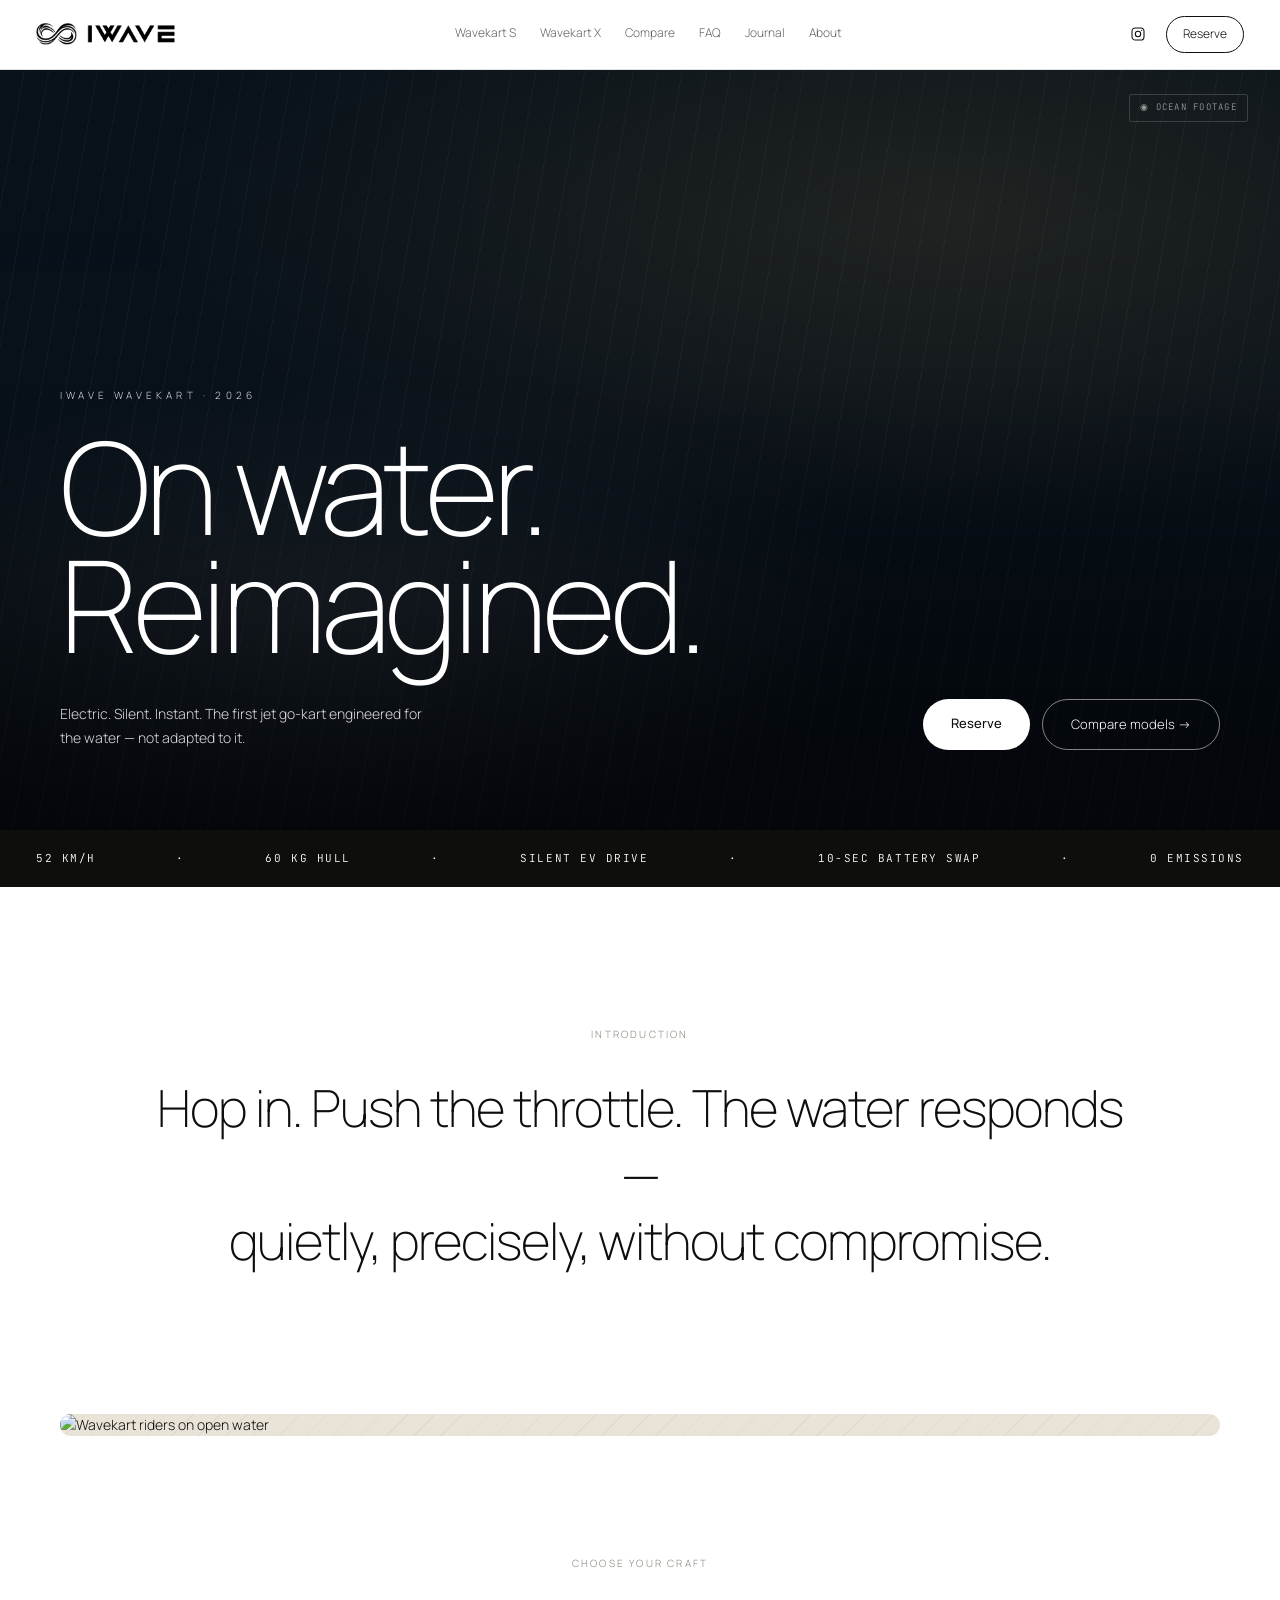
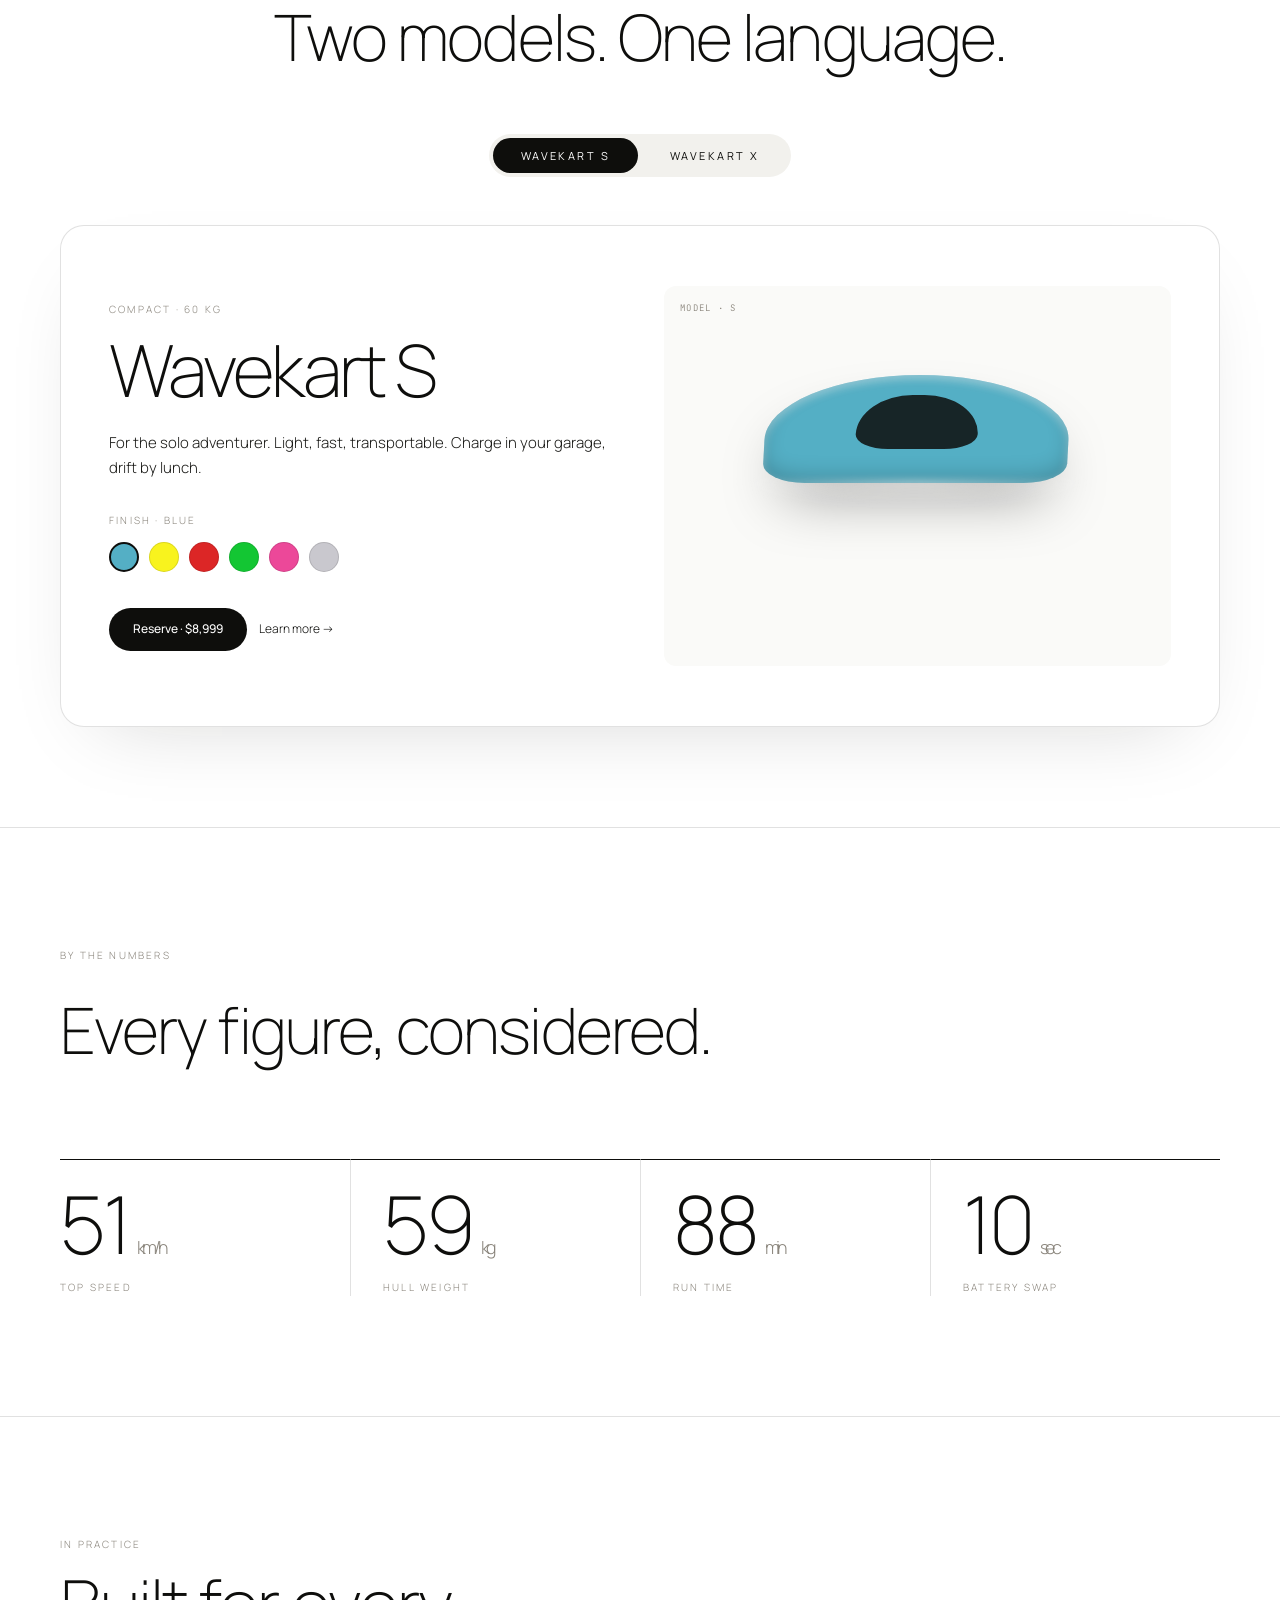
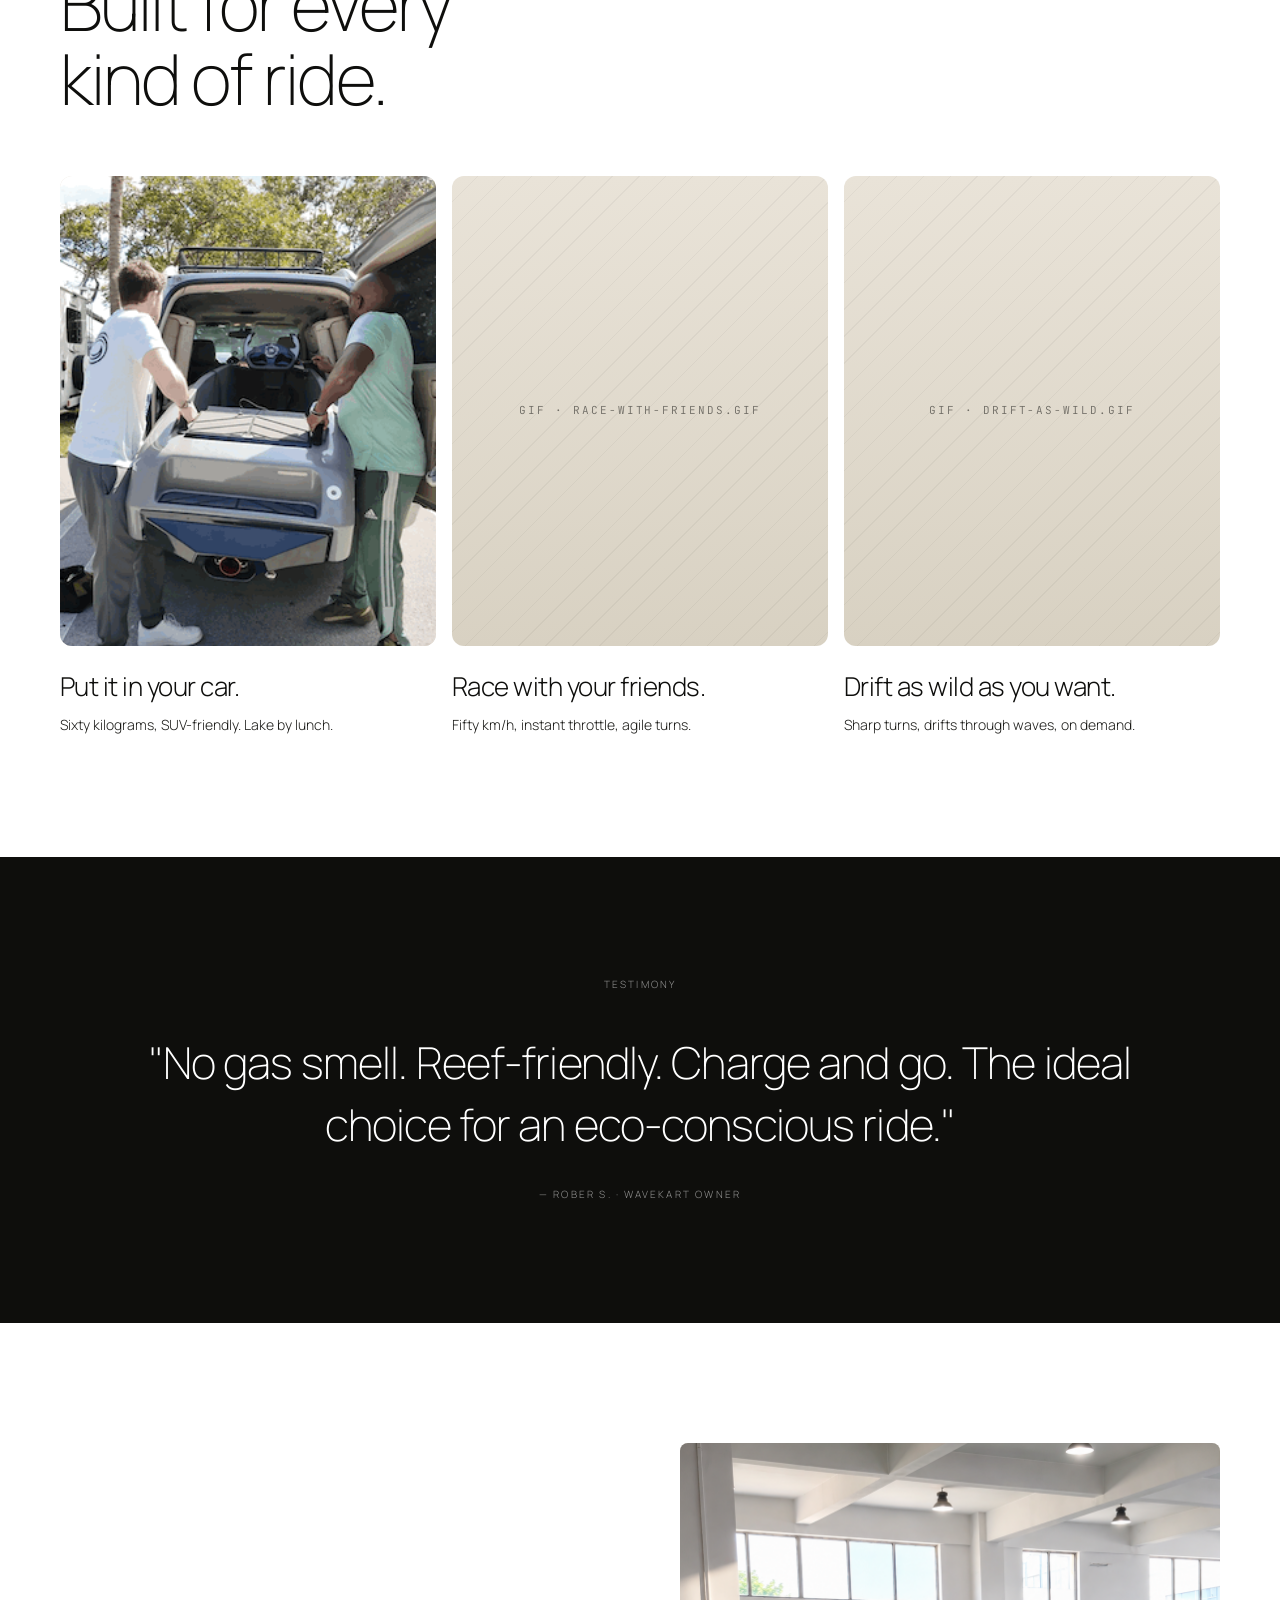
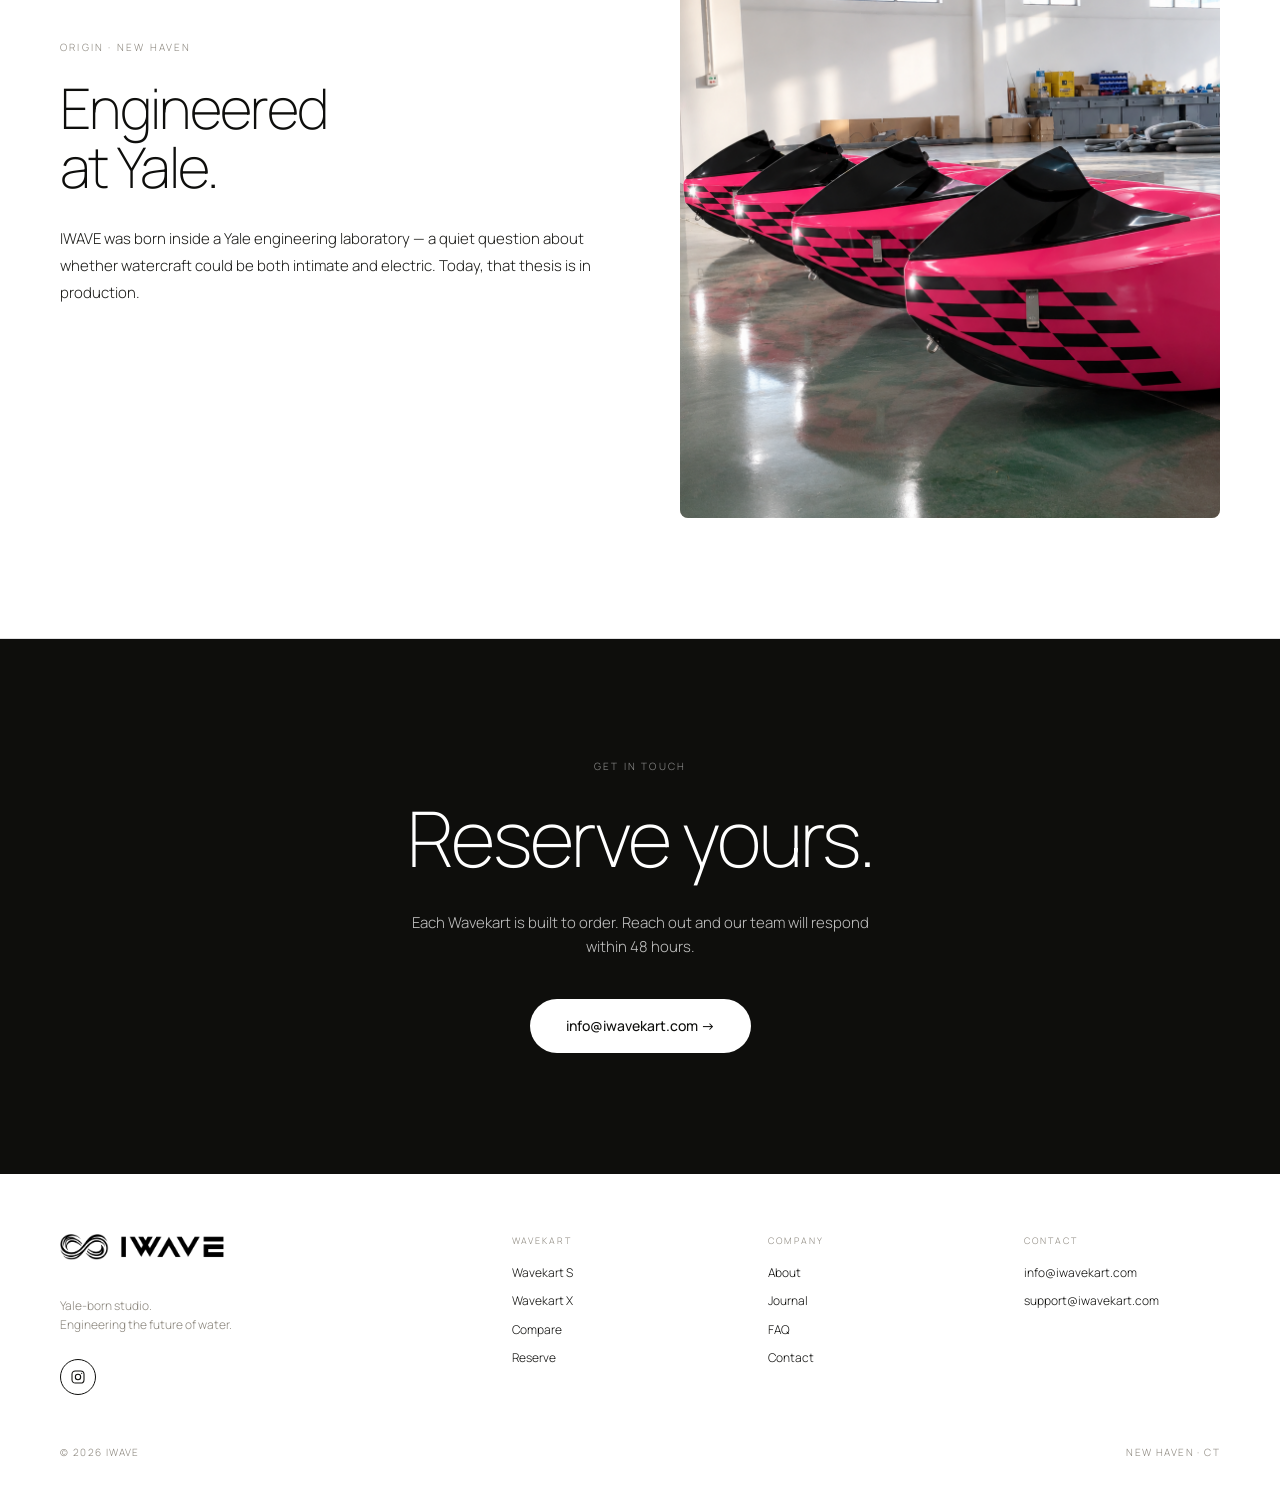
==== index.html @ 93267b78 "Add action photo slot below intro quote on homepage https://claude.ai/code/session_01WyxBfbaNdqFLAGU" ====
<!doctype html>
<html lang="en">
<head>
<meta charset="utf-8">
<title>iwave Wavekart — On water. Reimagined.</title>
<meta name="description" content="The first electric water go-kart. Silent. Fast. Engineered at Yale.">
<meta name="viewport" content="width=device-width,initial-scale=1">
<link rel="preconnect" href="https://fonts.googleapis.com">
<link rel="preconnect" href="https://fonts.gstatic.com" crossorigin>
<link href="https://fonts.googleapis.com/css2?family=Manrope:wght@200;300;400;500;600&family=Cormorant+Garamond:wght@300;400;500&family=JetBrains+Mono:wght@300;400&display=swap" rel="stylesheet">
<link rel="icon" type="image/jpeg" href="assets/favicon.png">
<link rel="stylesheet" href="styles/shared.css">
<style>
  html,body{margin:0;padding:0;background:#fff;color:var(--ink);font-family:'Manrope',system-ui,sans-serif;font-size:14px;line-height:1.55;}
  *{box-sizing:border-box;}
  /* model toggle */
  .model-card{background:#fff;border:1px solid var(--hairline);border-radius:24px;padding:60px 48px;display:grid;grid-template-columns:1fr 1fr;gap:48px;align-items:center;box-shadow:0 30px 80px -40px rgba(14,14,12,.18);}
  .toggle-pill{display:flex;gap:4px;padding:4px;background:#F2F1ED;border-radius:999px;}
  .toggle-btn{padding:10px 28px;border-radius:999px;border:0;cursor:pointer;font-size:11px;font-family:inherit;transition:all .35s;letter-spacing:0.22em;text-transform:uppercase;}
  .toggle-btn.active{background:var(--ink);color:#fff;}
  .toggle-btn.inactive{background:transparent;color:var(--ink);}
  @media(max-width:767px){
    .iw-hero{height:560px !important;}
    .iw-hero-inner{padding:0 20px 48px !important;}
    .iw-hero-cta{flex-direction:column !important;align-items:flex-start !important;gap:12px !important;margin-top:24px !important;}
    .iw-hero-cta > div{flex-direction:column !important;}
    .iw-spec-strip{flex-wrap:wrap !important;gap:8px 20px !important;padding:16px 20px !important;justify-content:center !important;}
    .iw-intro{padding:60px 20px !important;}
    .iw-action-photo{padding:0 20px 48px !important;}
    .iw-toggle-section{padding:40px 20px 60px !important;}
    .model-card{grid-template-columns:1fr !important;padding:28px 20px !important;gap:28px !important;border-radius:16px !important;}
    #model-name{font-size:clamp(40px,12vw,64px) !important;}
    .iw-specs-section{padding:60px 20px !important;}
    .iw-specs-section h2{margin-bottom:36px !important;}
    .iw-specs-grid{grid-template-columns:repeat(2,1fr) !important;row-gap:0 !important;}
    .iw-specs-grid > div{padding:20px 16px !important;border-left:none !important;}
    .iw-specs-grid > div:nth-child(even){border-left:1px solid var(--hairline) !important;}
    .iw-specs-grid > div:nth-child(n+3){border-top:1px solid var(--hairline) !important;}
    .iw-lifestyle-section{padding:60px 0 !important;}
    .iw-lifestyle-section > div{padding-left:20px !important;padding-right:20px !important;}
    .iw-lifestyle-grid{display:flex !important;flex-wrap:nowrap !important;overflow-x:auto !important;scroll-snap-type:x mandatory !important;-webkit-overflow-scrolling:touch !important;gap:12px !important;padding:0 20px 20px !important;scroll-padding-left:20px !important;}
    .iw-lifestyle-grid article{flex:0 0 60vw !important;scroll-snap-align:start !important;}
    .iw-lifestyle-grid [style*="aspect-ratio:4/5"]{aspect-ratio:3/4 !important;}
    .iw-testimonial{padding:80px 20px !important;}
    .iw-yale{padding:60px 20px !important;}
    .iw-yale-grid{grid-template-columns:1fr !important;gap:32px !important;}
    .iw-cta-dark{padding:80px 20px !important;}
  }
</style>
</head>
<body class="font-body">
<script>window.PAGE_ACTIVE = 'home';</script>

<!-- 1. HERO -->
<section class="iw-hero" style="position:relative;height:760px;overflow:hidden;color:#fff;">
  <div class="iw-water" style="position:absolute;inset:0;"></div>
  <video class="hero-video" autoplay muted loop playsinline style="position:absolute;inset:0;width:100%;height:100%;object-fit:cover;z-index:0;">
    <source src="assets/hero.mp4" type="video/mp4">
  </video>
  <div style="position:absolute;inset:0;background:linear-gradient(180deg,rgba(0,0,0,0.15) 0%,rgba(0,0,0,0.05) 40%,rgba(0,0,0,0.55) 100%);z-index:1;"></div>
  <div class="font-mono tracked-sm" style="position:absolute;top:24px;right:32px;font-size:9px;opacity:.55;padding:6px 10px;border:1px solid rgba(255,255,255,.3);border-radius:2px;z-index:2;">◉ OCEAN FOOTAGE</div>
  <div class="iw-hero-inner" style="position:relative;z-index:2;height:100%;display:flex;flex-direction:column;justify-content:flex-end;padding:0 60px 80px;">
    <div class="tracked-xl" style="font-size:10px;opacity:.85;margin-bottom:24px;">IWAVE WAVEKART · 2026</div>
    <h1 class="font-display" style="font-size:clamp(72px,10vw,156px);line-height:0.92;letter-spacing:-0.04em;font-weight:200;margin:0;max-width:1100px;">
      On water.<br>Reimagined.
    </h1>
    <div class="iw-hero-cta" style="display:flex;justify-content:space-between;align-items:flex-end;margin-top:36px;">
      <p style="font-size:14px;opacity:.85;max-width:380px;line-height:1.7;margin:0;">
        Electric. Silent. Instant. The first jet go-kart engineered for the water — not adapted to it.
      </p>
      <div style="display:flex;gap:12px;">
        <a href="mailto:info@iwavekart.com?subject=Reserve%20a%20Wavekart" style="background:#fff;color:var(--ink);border:0;padding:14px 28px;border-radius:999px;font-size:13px;font-family:inherit;font-weight:500;text-decoration:none;">Reserve</a>
        <a href="compare.html" style="background:transparent;color:#fff;border:1px solid rgba(255,255,255,.5);padding:14px 28px;border-radius:999px;font-size:13px;font-family:inherit;text-decoration:none;">Compare models →</a>
      </div>
    </div>
  </div>
</section>

<!-- 2. SPEC STRIP -->
<div class="iw-spec-strip font-mono tracked-sm" style="background:var(--ink);color:#fff;padding:20px 36px;display:flex;justify-content:space-between;font-size:11px;">
  <span>52 KM/H</span><span>·</span>
  <span>60 KG HULL</span><span>·</span>
  <span>SILENT EV DRIVE</span><span>·</span>
  <span>10-SEC BATTERY SWAP</span><span>·</span>
  <span>0 EMISSIONS</span>
</div>

<!-- 3. INTRO -->
<section class="iw-intro" style="padding:140px 60px;max-width:1100px;margin:0 auto;text-align:center;">
  <div class="tracked-md" style="font-size:10px;color:var(--warm-grey);margin-bottom:32px;">INTRODUCTION</div>
  <p class="font-display" style="font-size:clamp(32px,4vw,52px);line-height:1.3;font-weight:200;letter-spacing:-0.02em;margin:0;">
    Hop in. Push the throttle. The water responds —<br>quietly, precisely, without compromise.
  </p>
</section>

<!-- 3b. ACTION PHOTO -->
<div class="iw-action-photo" style="max-width:1300px;margin:0 auto;padding:0 60px 80px;">
  <div style="position:relative;border-radius:16px;overflow:hidden;">
    <div class="iw-placeholder" style="position:absolute;inset:0;aspect-ratio:16/7;"><div class="iw-placeholder-label">ACTION · PHOTO — upload as assets/action.jpg</div></div>
    <img src="assets/action.jpg" alt="Wavekart riders on open water"
      style="display:block;width:100%;height:auto;position:relative;">
  </div>
</div>

<!-- 4. MODEL TOGGLE -->
<section class="iw-toggle-section" style="padding:40px 60px 100px;">
  <div style="text-align:center;margin-bottom:48px;">
    <div class="tracked-md" style="font-size:10px;color:var(--warm-grey);margin-bottom:16px;">CHOOSE YOUR CRAFT</div>
    <h2 class="font-display" style="font-size:clamp(40px,5vw,64px);font-weight:200;letter-spacing:-0.03em;margin:0;">Two models. One language.</h2>
  </div>

  <div style="display:flex;justify-content:center;margin-bottom:48px;">
    <div class="toggle-pill">
      <button id="btn-s" class="toggle-btn active tracked-md" onclick="switchModel('S')">Wavekart S</button>
      <button id="btn-x" class="toggle-btn inactive tracked-md" onclick="switchModel('X')">Wavekart X</button>
    </div>
  </div>

  <div class="model-card">
    <!-- Left: info -->
    <div>
      <div id="model-tag" class="tracked-md" style="font-size:10px;color:var(--warm-grey);margin-bottom:16px;">COMPACT · 60 KG</div>
      <h3 id="model-name" class="font-display" style="font-size:72px;font-weight:200;letter-spacing:-0.04em;margin:0 0 24px;line-height:1;">Wavekart S</h3>
      <p id="model-desc" style="font-size:15px;line-height:1.7;color:var(--ink-2);margin-bottom:32px;">
        For the solo adventurer. Light, fast, transportable. Charge in your garage, drift by lunch.
      </p>
      <div class="tracked-md" style="font-size:10px;color:var(--warm-grey);margin-bottom:14px;">FINISH · <span id="home-finish-name">BLUE</span></div>
      <div id="home-swatches" style="display:flex;gap:10px;margin-bottom:36px;"></div>
      <div style="display:flex;gap:12px;align-items:center;">
        <a id="model-reserve" href="mailto:info@iwavekart.com?subject=Reserve%20Wavekart%20S" style="background:var(--ink);color:#fff;border:0;padding:12px 24px;border-radius:999px;font-size:12px;font-family:inherit;font-weight:500;text-decoration:none;">Reserve · $8,999</a>
        <a id="model-learn" href="wavekart-s.html" style="background:transparent;color:var(--ink);border:0;font-size:12px;text-decoration:none;">Learn more →</a>
      </div>
    </div>
    <!-- Right: kart viewer -->
    <div id="home-kart" style="position:relative;aspect-ratio:4/3;background:#FAFAF8;border-radius:12px;overflow:hidden;">
      <div class="iw-kart" id="home-kart-css" style="--kart-color:#54AFC5;position:absolute;inset:0;transition:all .6s cubic-bezier(.2,.7,.3,1);">
        <div class="iw-kart-body" id="home-kart-body" style="width:60%;height:38%;"></div>
      </div>
      <img class="kart-photo" id="home-kart-img" src="assets/wavekart/s-blue.png" alt="Wavekart S"
        style="position:absolute;inset:0;width:100%;height:100%;object-fit:contain;opacity:0;transition:opacity .5s cubic-bezier(.2,.7,.3,1);">
      <div class="font-mono tracked-sm" id="home-kart-label" style="position:absolute;top:16px;left:16px;font-size:9px;color:var(--warm-grey);z-index:2;">MODEL · S</div>
    </div>
  </div>
</section>

<!-- 5. SPECS COUNTUP -->
<section class="iw-specs-section" style="padding:120px 60px;border-top:1px solid var(--hairline);">
  <div class="tracked-md" style="font-size:10px;color:var(--warm-grey);margin-bottom:16px;">BY THE NUMBERS</div>
  <h2 class="font-display" style="font-size:clamp(36px,5vw,64px);font-weight:200;letter-spacing:-0.03em;margin:0 0 80px;max-width:700px;">Every figure, considered.</h2>
  <div class="iw-specs-grid" style="display:grid;grid-template-columns:repeat(4,1fr);gap:0;">
    <div style="border-top:1px solid var(--ink);padding-top:24px;padding-right:32px;">
      <div class="font-display" style="font-size:80px;font-weight:200;letter-spacing:-0.04em;line-height:1;display:flex;align-items:baseline;gap:8px;">
        <span data-countup data-to="52">52</span><span style="font-size:18px;color:var(--warm-grey);font-weight:300;">km/h</span>
      </div>
      <div class="tracked-md" style="font-size:10px;color:var(--warm-grey);margin-top:16px;">TOP SPEED</div>
    </div>
    <div style="border-top:1px solid var(--ink);padding-top:24px;padding-right:32px;padding-left:32px;border-left:1px solid var(--hairline);">
      <div class="font-display" style="font-size:80px;font-weight:200;letter-spacing:-0.04em;line-height:1;display:flex;align-items:baseline;gap:8px;">
        <span data-countup data-to="60">60</span><span style="font-size:18px;color:var(--warm-grey);font-weight:300;">kg</span>
      </div>
      <div class="tracked-md" style="font-size:10px;color:var(--warm-grey);margin-top:16px;">HULL WEIGHT</div>
    </div>
    <div style="border-top:1px solid var(--ink);padding-top:24px;padding-right:32px;padding-left:32px;border-left:1px solid var(--hairline);">
      <div class="font-display" style="font-size:80px;font-weight:200;letter-spacing:-0.04em;line-height:1;display:flex;align-items:baseline;gap:8px;">
        <span data-countup data-to="90">90</span><span style="font-size:18px;color:var(--warm-grey);font-weight:300;">min</span>
      </div>
      <div class="tracked-md" style="font-size:10px;color:var(--warm-grey);margin-top:16px;">RUN TIME</div>
    </div>
    <div style="border-top:1px solid var(--ink);padding-top:24px;padding-left:32px;border-left:1px solid var(--hairline);">
      <div class="font-display" style="font-size:80px;font-weight:200;letter-spacing:-0.04em;line-height:1;display:flex;align-items:baseline;gap:8px;">
        <span data-countup data-to="10">10</span><span style="font-size:18px;color:var(--warm-grey);font-weight:300;">sec</span>
      </div>
      <div class="tracked-md" style="font-size:10px;color:var(--warm-grey);margin-top:16px;">BATTERY SWAP</div>
    </div>
  </div>
</section>

<!-- 6. LIFESTYLE -->
<section class="iw-lifestyle-section" style="padding:120px 60px;border-top:1px solid var(--hairline);">
  <div style="margin-bottom:60px;max-width:1300px;margin-inline:auto;">
    <div class="tracked-md" style="font-size:10px;color:var(--warm-grey);margin-bottom:16px;">IN PRACTICE</div>
    <h2 class="font-display" style="font-size:clamp(40px,5.5vw,80px);font-weight:200;letter-spacing:-0.03em;line-height:1.05;margin:0;max-width:800px;">
      Built for every<br>kind of ride.
    </h2>
  </div>
  <div class="iw-lifestyle-grid" style="display:grid;grid-template-columns:repeat(3,1fr);gap:16px;max-width:1300px;margin:0 auto;">
    <article style="display:flex;flex-direction:column;gap:20px;">
      <div class="iw-placeholder" style="position:relative;aspect-ratio:4/5;border-radius:12px;overflow:hidden;">
        <img src="assets/lifestyle/put-in-your-car.GIF" alt="Put it in your car." data-gif-loop
          onload="this.style.opacity=1;this.nextElementSibling.style.display='none'" onerror="this.style.opacity=0"
          style="position:absolute;inset:0;width:100%;height:100%;object-fit:cover;opacity:0;transition:opacity .5s cubic-bezier(.2,.7,.3,1);">
        <div class="iw-placeholder-label">GIF · put-in-your-car.GIF</div>
      </div>
      <div>
        <h3 class="font-display" style="font-size:26px;font-weight:300;letter-spacing:-0.02em;margin:0 0 8px;">Put it in your car.</h3>
        <p style="font-size:14px;color:var(--ink-2);line-height:1.6;margin:0;">Sixty kilograms, SUV-friendly. Lake by lunch.</p>
      </div>
    </article>
    <article style="display:flex;flex-direction:column;gap:20px;">
      <div class="iw-placeholder" style="position:relative;aspect-ratio:4/5;border-radius:12px;overflow:hidden;">
        <img src="assets/lifestyle/race-with-friends.GIF" alt="Race with your friends."
          onload="this.style.opacity=1;this.nextElementSibling.style.display='none'" onerror="this.style.opacity=0"
          style="position:absolute;inset:0;width:100%;height:100%;object-fit:cover;opacity:0;transition:opacity .5s cubic-bezier(.2,.7,.3,1);">
        <div class="iw-placeholder-label">GIF · race-with-friends.GIF</div>
      </div>
      <div>
        <h3 class="font-display" style="font-size:26px;font-weight:300;letter-spacing:-0.02em;margin:0 0 8px;">Race with your friends.</h3>
        <p style="font-size:14px;color:var(--ink-2);line-height:1.6;margin:0;">Fifty km/h, instant throttle, agile turns.</p>
      </div>
    </article>
    <article style="display:flex;flex-direction:column;gap:20px;">
      <div class="iw-placeholder" style="position:relative;aspect-ratio:4/5;border-radius:12px;overflow:hidden;">
        <img src="assets/lifestyle/drift-as-wild.GIF" alt="Drift as wild as you want."
          onload="this.style.opacity=1;this.nextElementSibling.style.display='none'" onerror="this.style.opacity=0"
          style="position:absolute;inset:0;width:100%;height:100%;object-fit:cover;opacity:0;transition:opacity .5s cubic-bezier(.2,.7,.3,1);">
        <div class="iw-placeholder-label">GIF · drift-as-wild.GIF</div>
      </div>
      <div>
        <h3 class="font-display" style="font-size:26px;font-weight:300;letter-spacing:-0.02em;margin:0 0 8px;">Drift as wild as you want.</h3>
        <p style="font-size:14px;color:var(--ink-2);line-height:1.6;margin:0;">Sharp turns, drifts through waves, on demand.</p>
      </div>
    </article>
  </div>
</section>

<!-- 7. TESTIMONIAL -->
<section class="iw-testimonial" style="padding:120px 60px;background:var(--ink);color:#fff;text-align:center;">
  <div class="tracked-md" style="font-size:10px;opacity:.55;margin-bottom:40px;">TESTIMONY</div>
  <p class="font-display" style="font-size:clamp(28px,3.5vw,44px);font-weight:200;letter-spacing:-0.02em;line-height:1.4;max-width:1000px;margin:0 auto 32px;">
    "No gas smell. Reef-friendly. Charge and go. The ideal choice for an eco-conscious ride."
  </p>
  <div class="tracked-md" style="font-size:10px;opacity:.55;">— ROBER S. · WAVEKART OWNER</div>
</section>

<!-- 8. YALE ORIGIN -->
<section class="iw-yale" style="padding:120px 60px;border-bottom:1px solid var(--hairline);">
  <div class="iw-yale-grid" style="display:grid;grid-template-columns:1fr 1fr;gap:80px;align-items:center;max-width:1200px;margin:0 auto;">
    <div>
      <div class="tracked-md" style="font-size:10px;color:var(--warm-grey);margin-bottom:24px;">ORIGIN · NEW HAVEN</div>
      <h2 class="font-display" style="font-size:clamp(36px,5vw,56px);font-weight:200;letter-spacing:-0.03em;margin:0 0 28px;line-height:1.05;">
        Engineered<br>at Yale.
      </h2>
      <p style="font-size:15px;line-height:1.8;color:var(--ink-2);">
        IWAVE was born inside a Yale engineering laboratory — a quiet question about whether watercraft could be both intimate and electric. Today, that thesis is in production.
      </p>
    </div>
    <div class="iw-founder-photo">
      <div style="position:relative;aspect-ratio:4/5;border-radius:8px;overflow:hidden;">
        <div class="iw-placeholder" style="position:absolute;inset:0;"><div class="iw-placeholder-label">FOUNDER · STUDIO</div></div>
        <img src="assets/founder.jpg" alt="iwave founder studio"
          style="position:absolute;inset:0;width:100%;height:100%;object-fit:cover;">
      </div>
    </div>
  </div>
</section>

<!-- 9. FINAL CTA -->
<section class="iw-cta-dark" style="padding:120px 60px;text-align:center;background:var(--ink);color:#fff;">
  <div class="tracked-md" style="font-size:10px;opacity:.55;margin-bottom:24px;">GET IN TOUCH</div>
  <h3 class="font-display" style="font-size:clamp(40px,6vw,88px);font-weight:200;letter-spacing:-0.03em;margin:0 0 32px;line-height:1.05;">Reserve yours.</h3>
  <p style="opacity:.75;max-width:480px;margin:0 auto 40px;font-size:15px;line-height:1.6;">
    Each Wavekart is built to order. Reach out and our team will respond within 48 hours.
  </p>
  <a href="mailto:info@iwavekart.com?subject=Reserve%20a%20Wavekart" style="display:inline-block;padding:16px 36px;border-radius:999px;background:#fff;color:var(--ink);font-family:inherit;font-size:14px;font-weight:500;text-decoration:none;">info@iwavekart.com →</a>
</section>

<script src="shared.js" defer></script>
<script>
(function() {
  var COLORS_S_DATA = [
    { name: 'BLUE',   hex: '#54AFC5', slug: 'blue'   },
    { name: 'YELLOW', hex: '#F8F31E', slug: 'yellow' },
    { name: 'RED',    hex: '#DC2626', slug: 'red'    },
    { name: 'GREEN',  hex: '#13C633', slug: 'green'  },
    { name: 'PINK',   hex: '#EC4899', slug: 'pink'   },
    { name: 'GREY',   hex: '#C9C8CE', slug: 'grey'   },
  ];
  var COLORS_X_DATA = COLORS_S_DATA.map(function(c) {
    return c.slug === 'blue' ? Object.assign({}, c, { hex: '#1AB6EF' }) : c;
  });

  var currentModel = 'S';
  var currentColor = COLORS_S_DATA[0];

  function getColorsData(model) {
    return model === 'X' ? COLORS_X_DATA : COLORS_S_DATA;
  }

  function renderSwatches(model, activeSlug) {
    var colors = getColorsData(model);
    var container = document.getElementById('home-swatches');
    if (!container) return;
    container.innerHTML = '';
    colors.forEach(function(c) {
      var btn = document.createElement('button');
      btn.style.cssText = 'width:30px;height:30px;border-radius:50%;cursor:pointer;padding:0;transition:border .2s;';
      btn.style.background = c.hex;
      btn.style.border = c.slug === activeSlug ? '2px solid var(--ink)' : '1px solid var(--hairline)';
      btn.title = c.name;
      btn.addEventListener('click', function() {
        currentColor = c;
        updateKart(model, c);
        renderSwatches(model, c.slug);
        document.getElementById('home-finish-name').textContent = c.name;
      });
      container.appendChild(btn);
    });
  }

  function updateKart(model, color) {
    var img = document.getElementById('home-kart-img');
    var kartEl = document.getElementById('home-kart-css');
    var kartBody = document.getElementById('home-kart-body');
    var label = document.getElementById('home-kart-label');
    if (img) {
      img.style.opacity = '0';
      img.src = 'assets/wavekart/' + model.toLowerCase() + '-' + color.slug + '.png';
      img.onload = function() { img.style.opacity = '1'; };
      img.onerror = function() { img.style.opacity = '0'; };
    }
    if (kartEl) kartEl.style.setProperty('--kart-color', color.hex);
    if (kartBody) {
      kartBody.style.width = model === 'X' ? '74%' : '60%';
      kartBody.style.height = model === 'X' ? '44%' : '38%';
    }
    if (label) label.textContent = 'MODEL · ' + model;
  }

  window.switchModel = function(model) {
    currentModel = model;
    var colors = getColorsData(model);
    currentColor = colors[0];

    // toggle buttons
    document.getElementById('btn-s').className = 'toggle-btn tracked-md ' + (model === 'S' ? 'active' : 'inactive');
    document.getElementById('btn-x').className = 'toggle-btn tracked-md ' + (model === 'X' ? 'active' : 'inactive');

    // update tag, name, desc
    document.getElementById('model-tag').textContent = model === 'S' ? 'COMPACT · 60 KG' : 'GRAND · 92 KG';
    document.getElementById('model-name').textContent = 'Wavekart ' + model;
    document.getElementById('model-desc').textContent = model === 'S'
      ? 'For the solo adventurer. Light, fast, transportable. Charge in your garage, drift by lunch.'
      : 'For the dock-bound. Larger hull, greater stability — designed for resorts, yachts, and shared shorelines.';

    var reserveLink = document.getElementById('model-reserve');
    var learnLink = document.getElementById('model-learn');
    if (reserveLink) {
      reserveLink.href = 'mailto:info@iwavekart.com?subject=Reserve%20Wavekart%20' + model;
      reserveLink.textContent = model === 'S' ? 'Reserve · $8,999' : 'Reserve · On request';
    }
    if (learnLink) {
      learnLink.href = 'wavekart-' + model.toLowerCase() + '.html';
    }

    document.getElementById('home-finish-name').textContent = currentColor.name;
    renderSwatches(model, currentColor.slug);
    updateKart(model, currentColor);
  };

  document.addEventListener('DOMContentLoaded', function() {
    renderSwatches('S', COLORS_S_DATA[0].slug);
    updateKart('S', COLORS_S_DATA[0]);
  });
})();
</script>
<script>
// Force-replay GIFs that aren't encoded to loop
(function() {
  function replayGif(img) {
    var src = img.src.split('?')[0];
    img.src = src + '?' + Date.now();
  }
  document.addEventListener('DOMContentLoaded', function() {
    document.querySelectorAll('img[data-gif-loop]').forEach(function(img) {
      img.addEventListener('load', function() {
        var duration = parseInt(img.dataset.gifDuration) || 6000;
        setInterval(function() { replayGif(img); }, duration);
      }, { once: true });
    });
  });
})();
</script>
</body>
</html>
---- styles/shared.css ----
/* iwave Wavekart — shared luxury system */

html { overflow-x: clip; }
body { overflow-x: hidden; max-width: 100%; }

:root {
  --ivory: #F4F1EC;
  --ivory-2: #EBE6DD;
  --ink: #0E0E0C;
  --ink-2: #1A1A17;
  --warm-grey: #8A857C;
  --warm-grey-2: #C8C2B6;
  --hairline: rgba(14,14,12,.12);
  --hairline-light: rgba(244,241,236,.16);
  --accent-brass: #9B7E4A;
  --accent-bronze: #6E5A3A;
}

@import url('https://fonts.googleapis.com/css2?family=Manrope:wght@200;300;400;500;600&family=Cormorant+Garamond:wght@300;400;500&family=JetBrains+Mono:wght@300;400&display=swap');

.font-display { font-family: 'Manrope', system-ui, sans-serif; font-weight: 200; letter-spacing: -0.02em; }
.font-body    { font-family: 'Manrope', system-ui, sans-serif; font-weight: 300; }
.font-serif   { font-family: 'Cormorant Garamond', Georgia, serif; font-weight: 300; }
.font-mono    { font-family: 'JetBrains Mono', ui-monospace, monospace; font-weight: 300; }

.tracked-xl { letter-spacing: 0.42em; text-transform: uppercase; }
.tracked-lg { letter-spacing: 0.32em; text-transform: uppercase; }
.tracked-md { letter-spacing: 0.22em; text-transform: uppercase; }
.tracked-sm { letter-spacing: 0.14em; text-transform: uppercase; }

* { box-sizing: border-box; }

/* Placeholder pattern for any "image goes here" panels */
.iw-placeholder {
  background:
    repeating-linear-gradient(
      135deg,
      transparent 0,
      transparent 18px,
      rgba(0,0,0,0.04) 18px,
      rgba(0,0,0,0.04) 19px
    ),
    linear-gradient(180deg, #e9e3d8, #d8d1c2);
  position: relative;
  overflow: hidden;
}
.iw-placeholder.dark {
  background:
    repeating-linear-gradient(
      135deg,
      transparent 0,
      transparent 18px,
      rgba(255,255,255,0.04) 18px,
      rgba(255,255,255,0.04) 19px
    ),
    linear-gradient(180deg, #1a1a17, #0e0e0c);
}
.iw-placeholder .iw-placeholder-label {
  position: absolute;
  inset: 0;
  display: flex;
  align-items: center;
  justify-content: center;
  font-family: 'JetBrains Mono', monospace;
  font-size: 11px;
  letter-spacing: 0.18em;
  text-transform: uppercase;
  color: rgba(14,14,12,.55);
}
.iw-placeholder.dark .iw-placeholder-label { color: rgba(244,241,236,.55); }

/* The "video" hero — animated water lines instead of an actual video */
.iw-water {
  position: relative;
  overflow: hidden;
  isolation: isolate;
}
.iw-water::before, .iw-water::after {
  content: '';
  position: absolute;
  inset: -20% -10% -10% -10%;
  background:
    radial-gradient(ellipse 60% 40% at 30% 70%, rgba(255,255,255,.08), transparent 60%),
    radial-gradient(ellipse 80% 50% at 70% 30%, rgba(155,126,74,.18), transparent 65%),
    linear-gradient(180deg, #0a1620 0%, #08111a 50%, #060c14 100%);
  z-index: -2;
}
.iw-water::after {
  background:
    repeating-linear-gradient(
      100deg,
      transparent 0 8px,
      rgba(255,255,255,.04) 8px 9px,
      transparent 9px 24px
    );
  z-index: -1;
  animation: iw-wave 12s linear infinite;
}
@keyframes iw-wave {
  0% { transform: translateX(0); }
  100% { transform: translateX(-40px); }
}

/* The kart silhouette — drawn with CSS, no SVG complexity */
.iw-kart {
  --kart-color: #d9d4c8;
  --kart-shadow: rgba(0,0,0,.4);
  position: relative;
  width: 100%;
  aspect-ratio: 16/9;
  display: flex;
  align-items: center;
  justify-content: center;
}
.iw-kart-body {
  position: relative;
  width: 62%;
  height: 38%;
  background: var(--kart-color);
  border-radius: 50% 50% 14% 14% / 60% 60% 18% 18%;
  box-shadow:
    inset 0 -8px 20px rgba(0,0,0,.18),
    inset 0 4px 8px rgba(255,255,255,.4),
    0 30px 60px -20px var(--kart-shadow);
  transform: skewX(-3deg);
}
.iw-kart-body::before {
  /* cockpit */
  content: '';
  position: absolute;
  top: 18%;
  left: 30%;
  width: 40%;
  height: 50%;
  background: var(--ink);
  border-radius: 50% 50% 30% 30% / 80% 80% 30% 30%;
  opacity: .85;
}
.iw-kart-body::after {
  /* spray under */
  content: '';
  position: absolute;
  bottom: -22%;
  left: -10%;
  right: -10%;
  height: 26%;
  background: radial-gradient(ellipse at 50% 0%, rgba(255,255,255,.4), transparent 70%);
  filter: blur(3px);
}

/* Smooth scrolling for the inner artboard frames */
.iw-frame {
  scroll-behavior: smooth;
  scrollbar-width: thin;
  scrollbar-color: rgba(0,0,0,.18) transparent;
}
.iw-frame::-webkit-scrollbar { width: 6px; }
.iw-frame::-webkit-scrollbar-thumb { background: rgba(0,0,0,.18); border-radius: 3px; }

/* Hairline rule */
.iw-rule { height: 1px; background: var(--hairline); border: 0; }
.iw-rule.light { background: var(--hairline-light); }

/* ── MOBILE ─────────────────────────────────────────── */
@media (max-width: 767px) {

  /* Prevent any element from busting out of viewport */
  * { min-width: 0; }
  img, video, iframe { max-width: 100%; }

  /* FAQ / Q&A */
  .faq-q { padding: 16px 0 !important; }
  .faq-q span[style*="font-size:20px"] { font-size: 15px !important; }
  .faq-a { font-size: 13px !important; line-height: 1.65 !important; }

  /* Nav */
  .iw-nav-logo { height: 24px !important; }

  /* Section horizontal padding — overrides all inline padding:Xpx 60px */
  section { padding-left: 20px !important; padding-right: 20px !important; }

  /* ── Grid overrides via attribute selectors ── */
  /* 3-col → 1-col */
  [style*="grid-template-columns:repeat(3,1fr)"] { grid-template-columns: 1fr !important; }
  /* 4-col → 2-col */
  [style*="grid-template-columns:repeat(4,1fr)"] { grid-template-columns: repeat(2,1fr) !important; }
  /* 5-col → 2-col */
  [style*="grid-template-columns:repeat(5,1fr)"] { grid-template-columns: repeat(2,1fr) !important; }
  /* 2-col equal → 1-col */
  [style*="grid-template-columns:1fr 1fr"]       { grid-template-columns: 1fr !important; }
  [style*="grid-template-columns:1fr 2fr"]       { grid-template-columns: 1fr !important; }
  [style*="grid-template-columns:2fr 1fr"]       { grid-template-columns: 1fr !important; }
  [style*="grid-template-columns:1.2fr 1fr"]     { grid-template-columns: 1fr !important; }
  [style*="grid-template-columns:1fr 1.4fr"]     { grid-template-columns: 1fr !important; }
  [style*="grid-template-columns:1.4fr 1fr 1fr"] { grid-template-columns: 1fr !important; }
  /* Fixed-width sidebar → full width */
  [style*="grid-template-columns:260px 1fr"]     { grid-template-columns: 1fr !important; }
  [style*="grid-template-columns:220px 1fr"]     { grid-template-columns: 1fr !important; }
  /* Footer 4-col → 2-col (handled by class) */
  .iw-footer { grid-template-columns: 1fr 1fr !important; gap: 24px !important; padding: 32px 20px 20px !important; }
  .iw-footer-bottom { padding: 12px 20px 28px !important; }

  /* Lifestyle GIFs: 2-col with shorter aspect ratio */
  .iw-lifestyle-grid { grid-template-columns: repeat(2,1fr) !important; }
  .iw-lifestyle-grid [style*="aspect-ratio:4/5"] { aspect-ratio: 4/3 !important; }

  /* Spec strip: wrap cleanly, hide separator dots */
  .iw-spec-strip { flex-wrap: wrap !important; gap: 6px 16px !important; padding: 14px 20px !important; justify-content: center !important; }
  .iw-spec-strip span:nth-child(even) { display: none !important; }

  /* 2-col equal → 1-col (repeat variant) */
  [style*="grid-template-columns:repeat(2,1fr)"] { grid-template-columns: 1fr !important; }

  /* Large stat numbers → smaller on mobile */
  [style*="font-size:72px"] { font-size: 42px !important; }
  [style*="font-size:80px"] { font-size: 42px !important; }

  /* Section vertical padding — cap tall desktop sections */
  section[style*="padding:120px"] { padding-top: 60px !important; padding-bottom: 60px !important; }
  section[style*="padding:100px"] { padding-top: 52px !important; padding-bottom: 52px !important; }

  /* Spec table: 2-col stat cards instead of single-column rows */
  .iw-spec-dl { display: grid !important; grid-template-columns: 1fr 1fr !important; }
  .iw-spec-dl > div {
    display: flex !important; flex-direction: column !important; gap: 6px !important;
    padding: 14px 10px !important; border-top: 1px solid var(--hairline) !important;
    border-left: none !important;
  }
  .iw-spec-dl > div:nth-child(even) { border-left: 1px solid var(--hairline) !important; }
  .iw-spec-dl dt { font-size: 10px !important; color: var(--warm-grey) !important; letter-spacing: 0.04em !important; }
  .iw-spec-dl dd { font-size: 13px !important; color: var(--ink) !important; font-weight: 400 !important; margin: 0 !important; }

  /* Compare table: fit full 3-col on screen, no scroll */
  .iw-compare-table { overflow-x: visible !important; }
  .iw-compare-table [style*="grid-template-columns:1.4fr 1fr 1fr"] {
    grid-template-columns: 1fr 1.1fr 1.1fr !important;
    min-width: 0 !important;
    column-gap: 6px !important;
  }
  .iw-compare-table [style*="font-size:14px"] { font-size: 11px !important; padding: 10px 0 !important; }
  .iw-compare-table [style*="font-size:13px"] { font-size: 11px !important; }

  /* ── Collapsed grid border fixes ──────────────────────── */
  /* 4-col → 2-col: remove stray left borders, normalize inline padding */
  [style*="grid-template-columns:repeat(4,1fr)"] > div { border-left: none !important; padding-left: 0 !important; padding-right: 0 !important; }
  [style*="grid-template-columns:repeat(4,1fr)"] > div:nth-child(even) { border-left: 1px solid var(--hairline) !important; padding-left: 16px !important; }
  [style*="grid-template-columns:repeat(4,1fr)"] > div:nth-child(n+3) { border-top: 1px solid var(--hairline) !important; }

  /* 5-col → 2-col: same pattern, hairline-light for dark-bg sections */
  [style*="grid-template-columns:repeat(5,1fr)"] > div { border-left: none !important; }
  [style*="grid-template-columns:repeat(5,1fr)"] > div:nth-child(even) { border-left: 1px solid var(--hairline-light) !important; }
  [style*="grid-template-columns:repeat(5,1fr)"] > div:nth-child(n+3) { border-top: 1px solid var(--hairline-light) !important; }
  /* 5-item orphan row: close off item 4 bottom and item 5 right */
  [style*="grid-template-columns:repeat(5,1fr)"] > div:nth-child(4) { border-bottom: 1px solid var(--hairline-light) !important; }
  [style*="grid-template-columns:repeat(5,1fr)"] > div:nth-child(5) { border-right: 1px solid var(--hairline-light) !important; }

  /* 3-col → 1-col: remove left borders, add top separator between stacked items */
  [style*="grid-template-columns:repeat(3,1fr)"] > div { border-left: none !important; }
  [style*="grid-template-columns:repeat(3,1fr)"] > div + div { border-top: 1px solid var(--hairline) !important; }

  /* Product/about by-numbers h2 gap */
  h2[style*="margin:0 0 80px"] { margin-bottom: 36px !important; }

  /* Header inner */
  .iw-header-inner { padding: 10px 16px !important; }
  .iw-nav          { display: none !important; }
  .iw-nav-ig       { display: none !important; }
}

/* Number reveal */
@keyframes iw-fade-up {
  0% { opacity: 0; transform: translateY(12px); }
  100% { opacity: 1; transform: translateY(0); }
}
.iw-fade-in { animation: iw-fade-up .9s cubic-bezier(.2,.7,.3,1) both; }
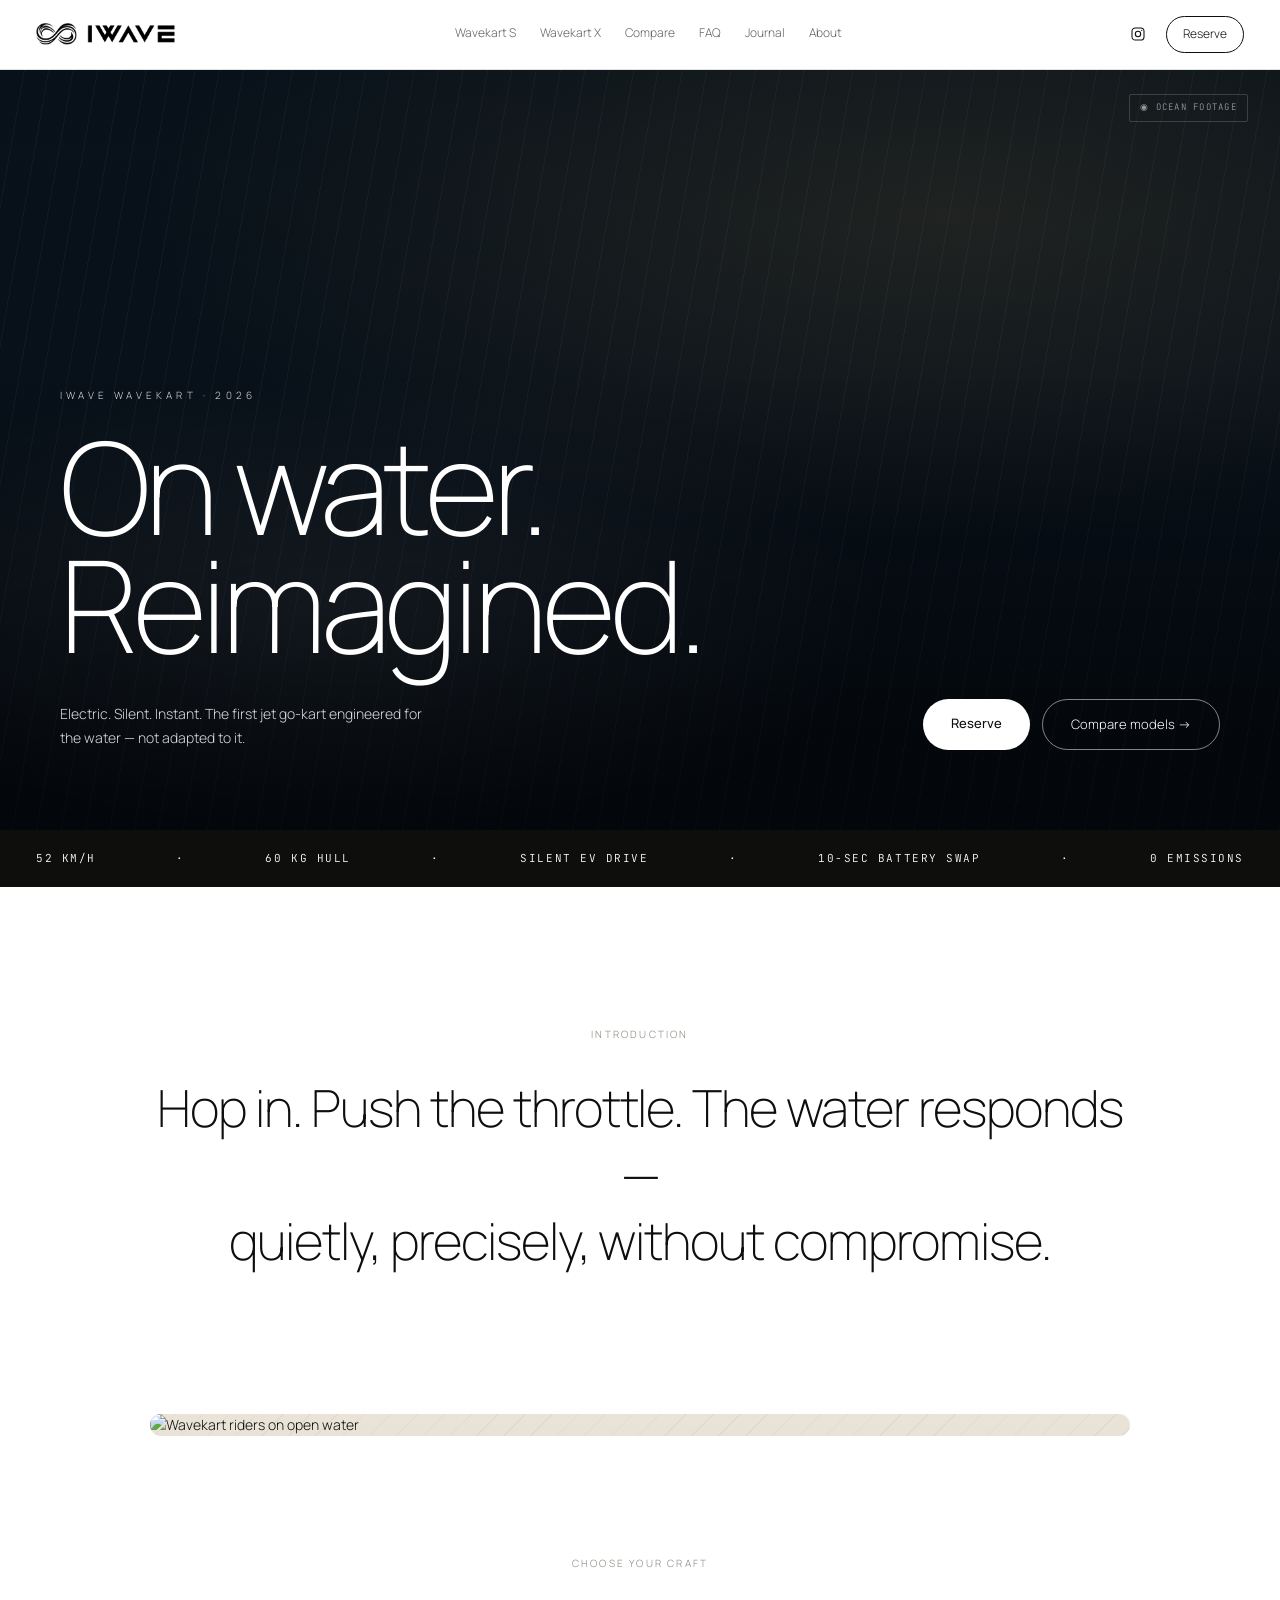
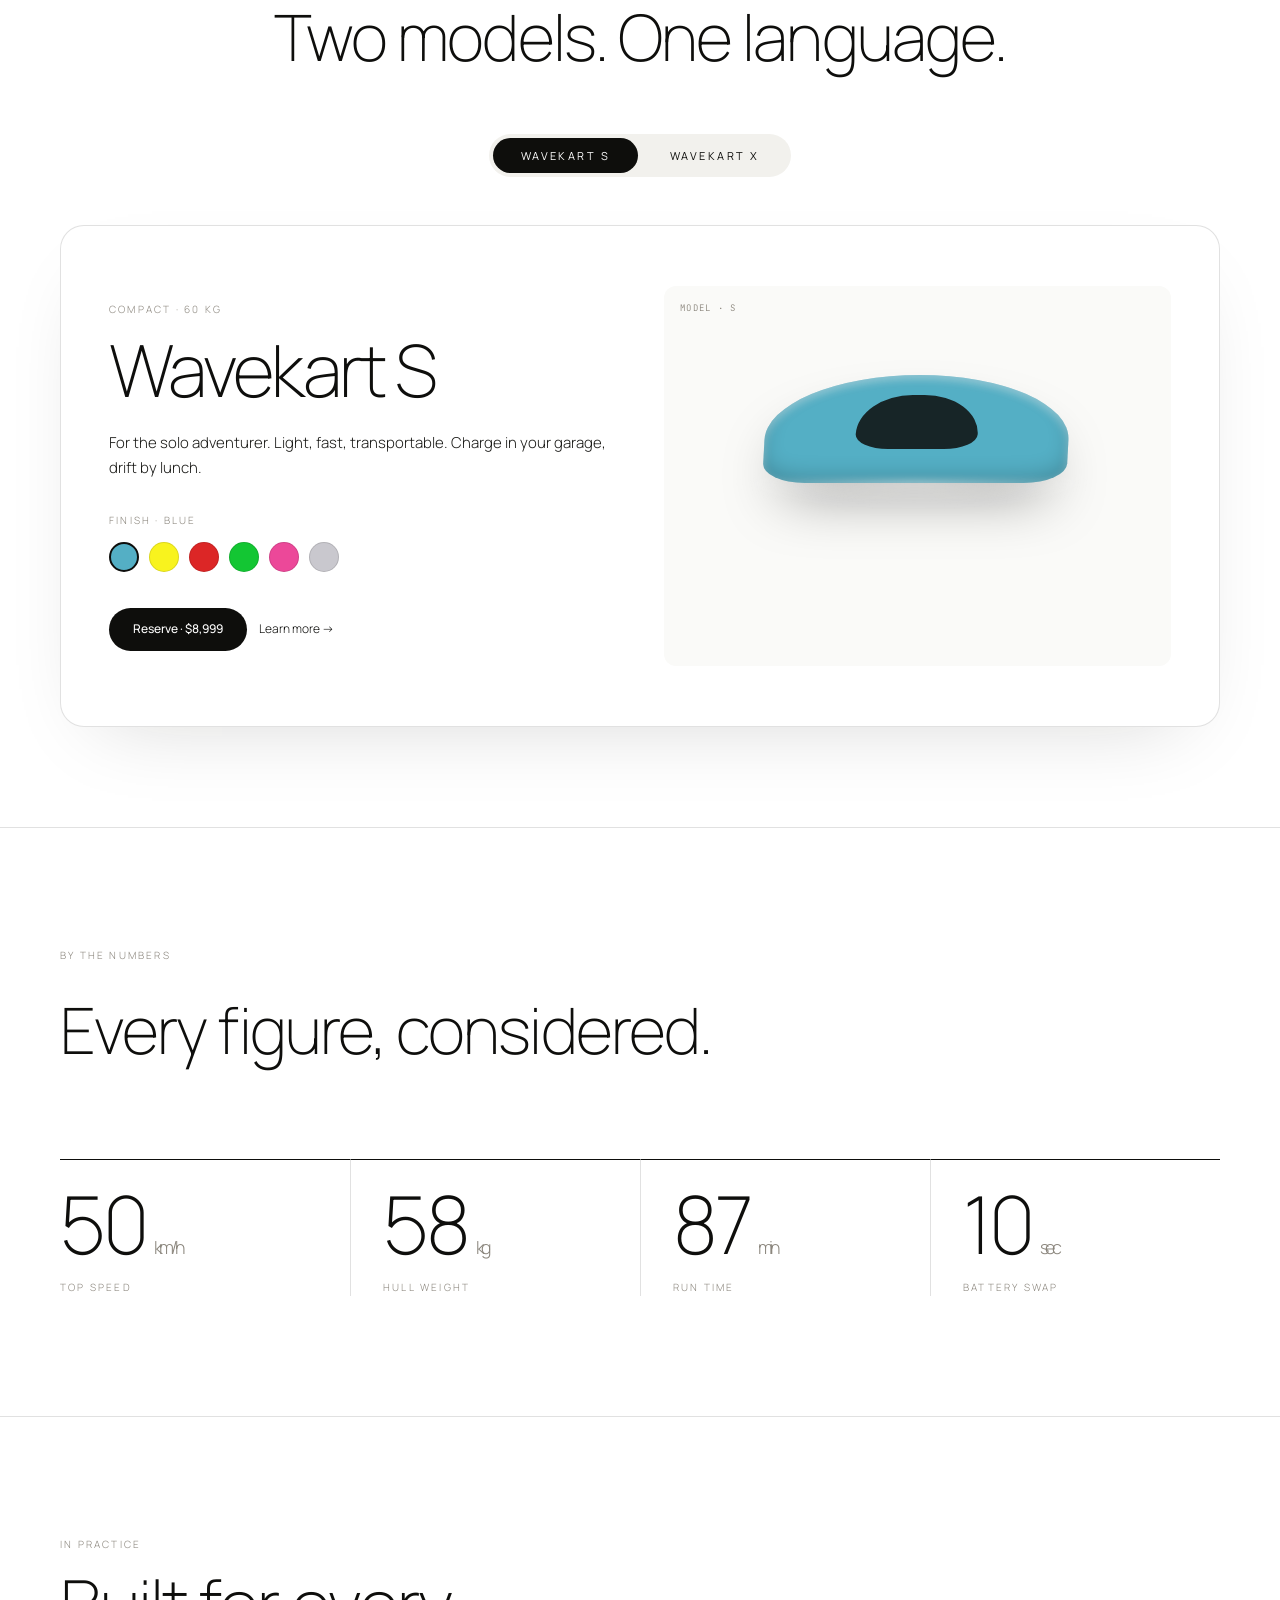
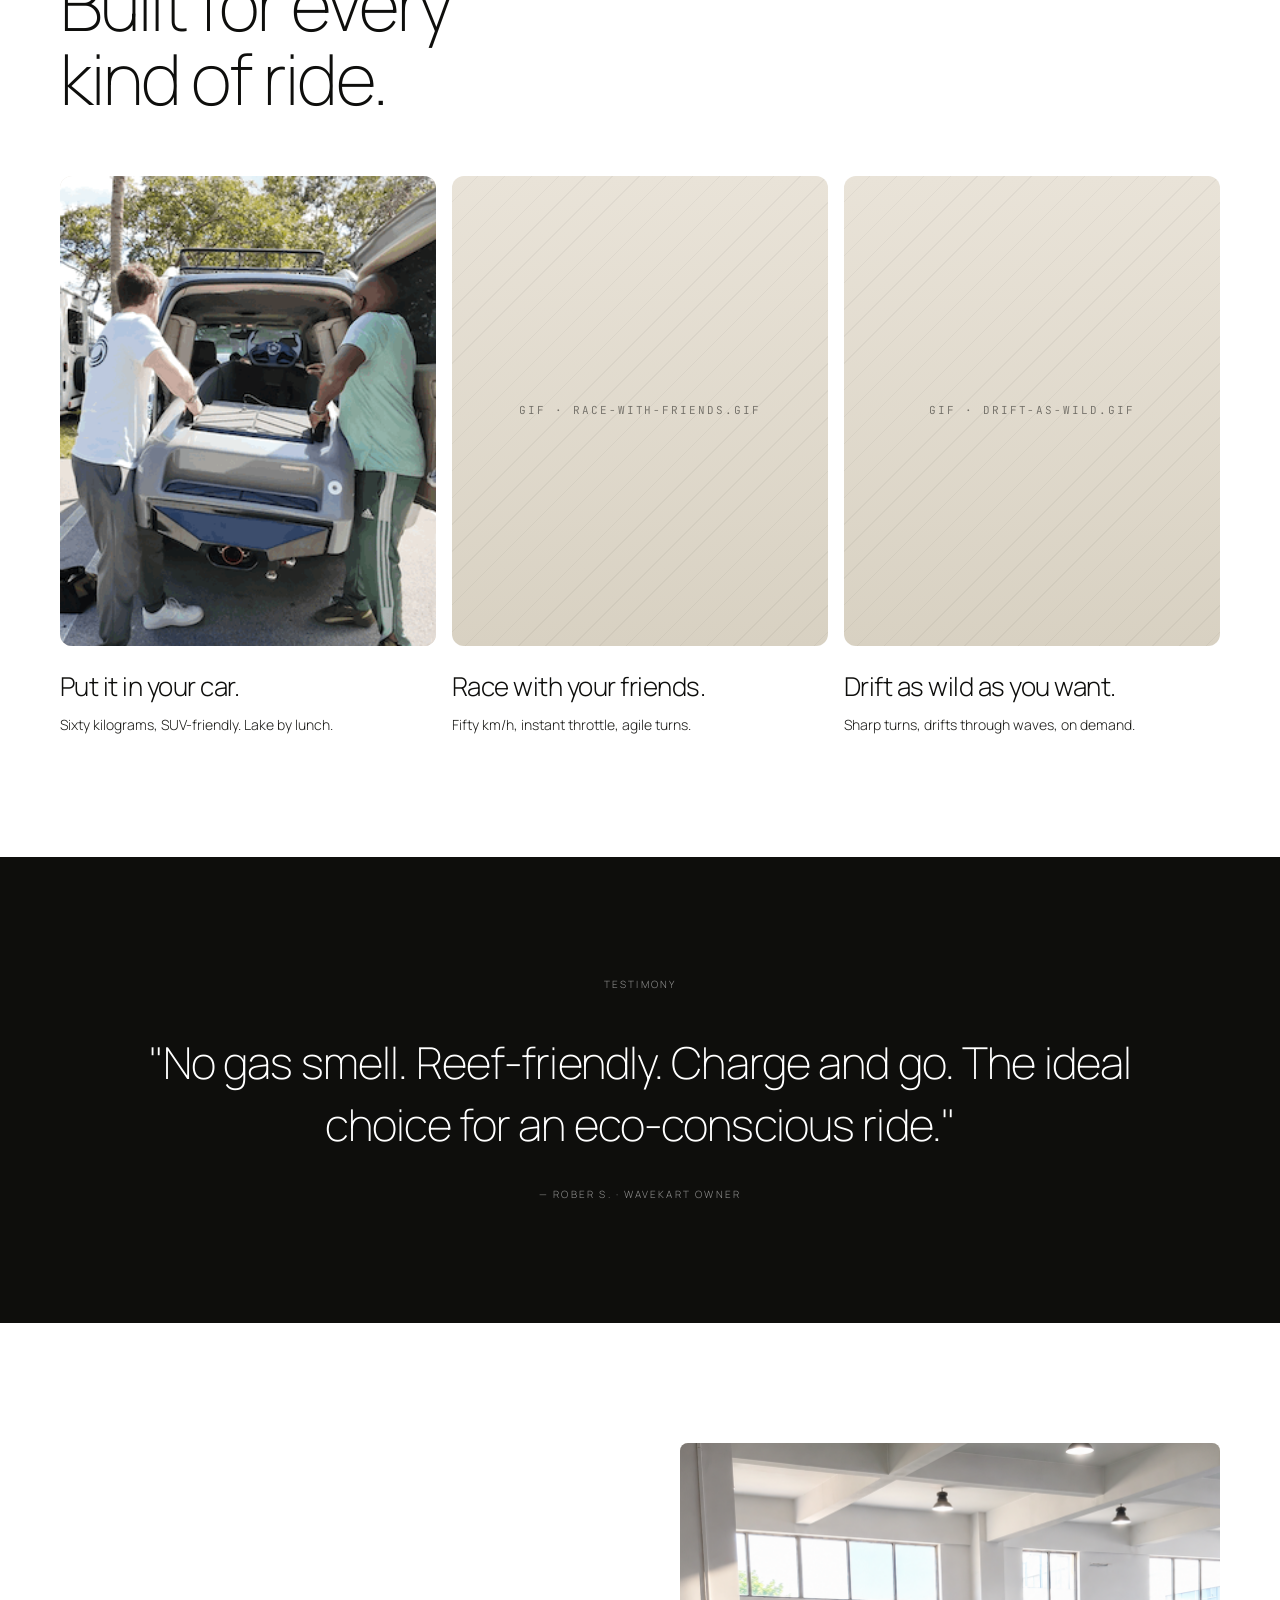
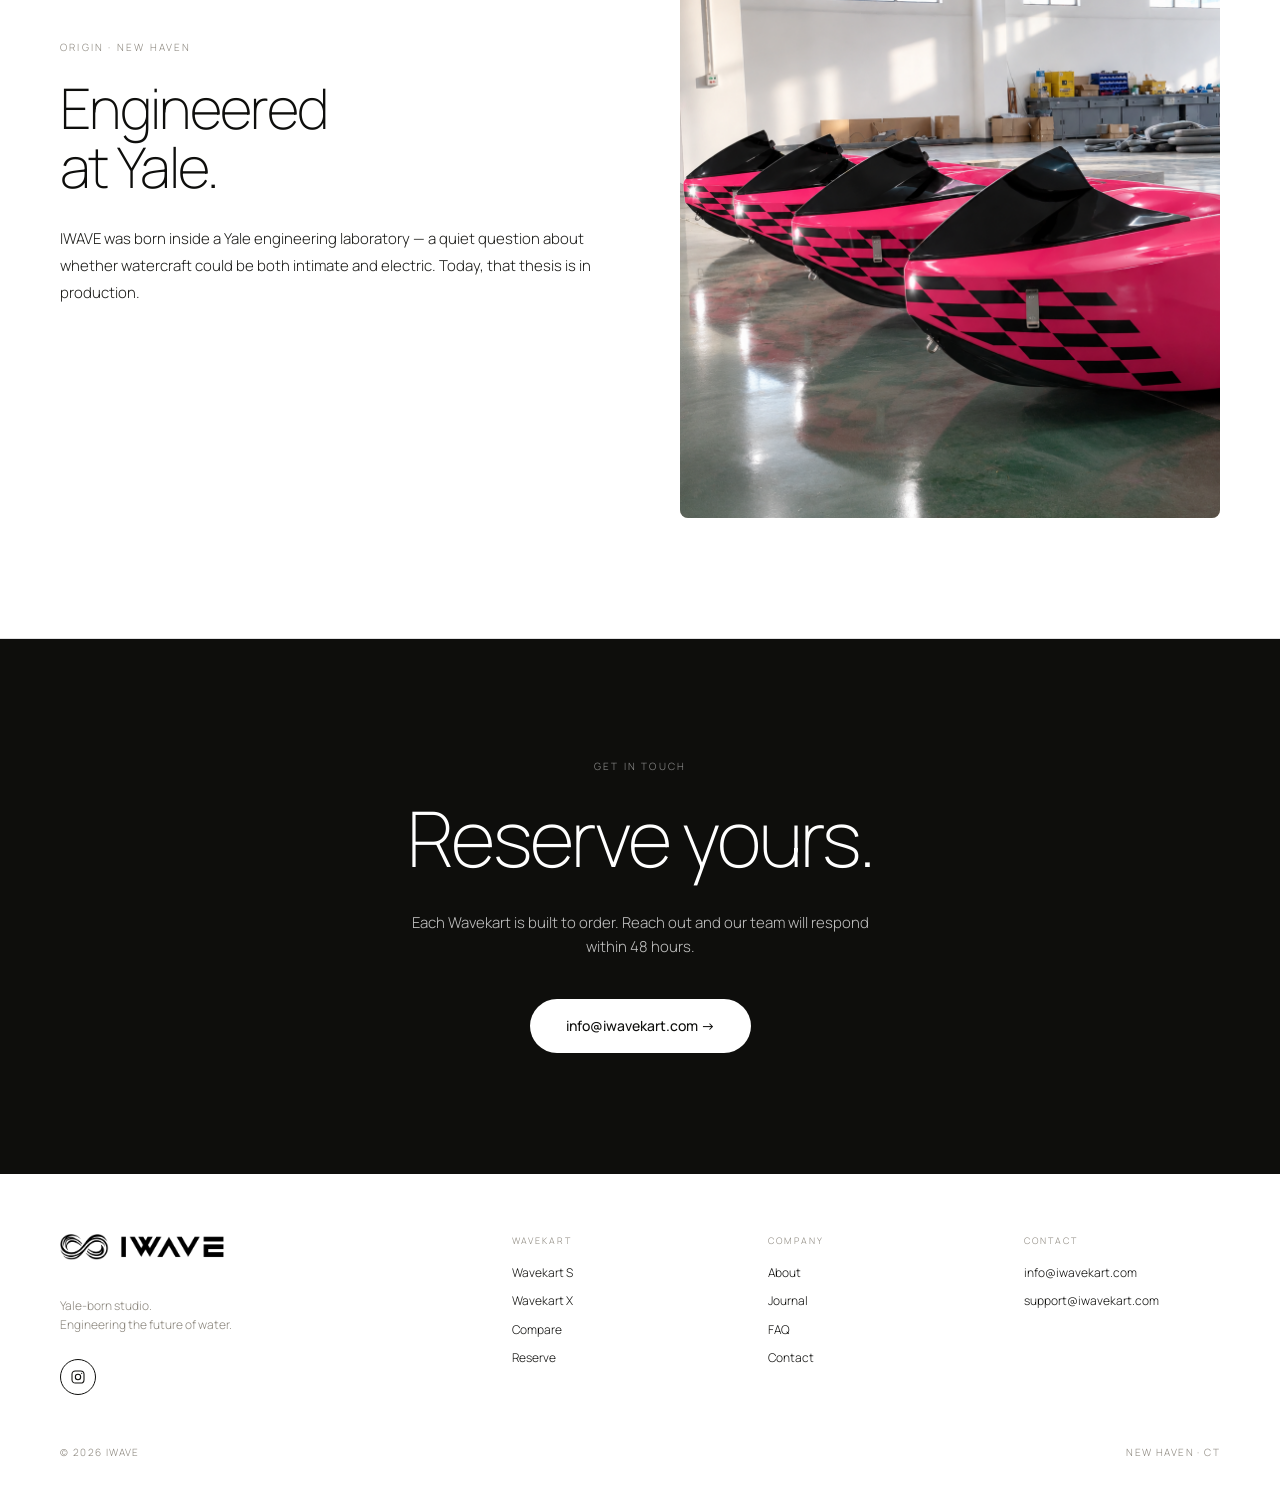
==== commit 02fee692: "Action photo: match intro text width (max-width 1100px) https://claude.ai/code/session_01WyxBfbaNdqF" ====
--- a/index.html
+++ b/index.html
@@ -94,7 +94,7 @@
 </section>
 
 <!-- 3b. ACTION PHOTO -->
-<div class="iw-action-photo" style="max-width:1300px;margin:0 auto;padding:0 60px 80px;">
+<div class="iw-action-photo" style="max-width:1100px;margin:0 auto;padding:0 60px 80px;">
   <div style="position:relative;border-radius:16px;overflow:hidden;">
     <div class="iw-placeholder" style="position:absolute;inset:0;aspect-ratio:16/7;"><div class="iw-placeholder-label">ACTION · PHOTO — upload as assets/action.jpg</div></div>
     <img src="assets/action.jpg" alt="Wavekart riders on open water"
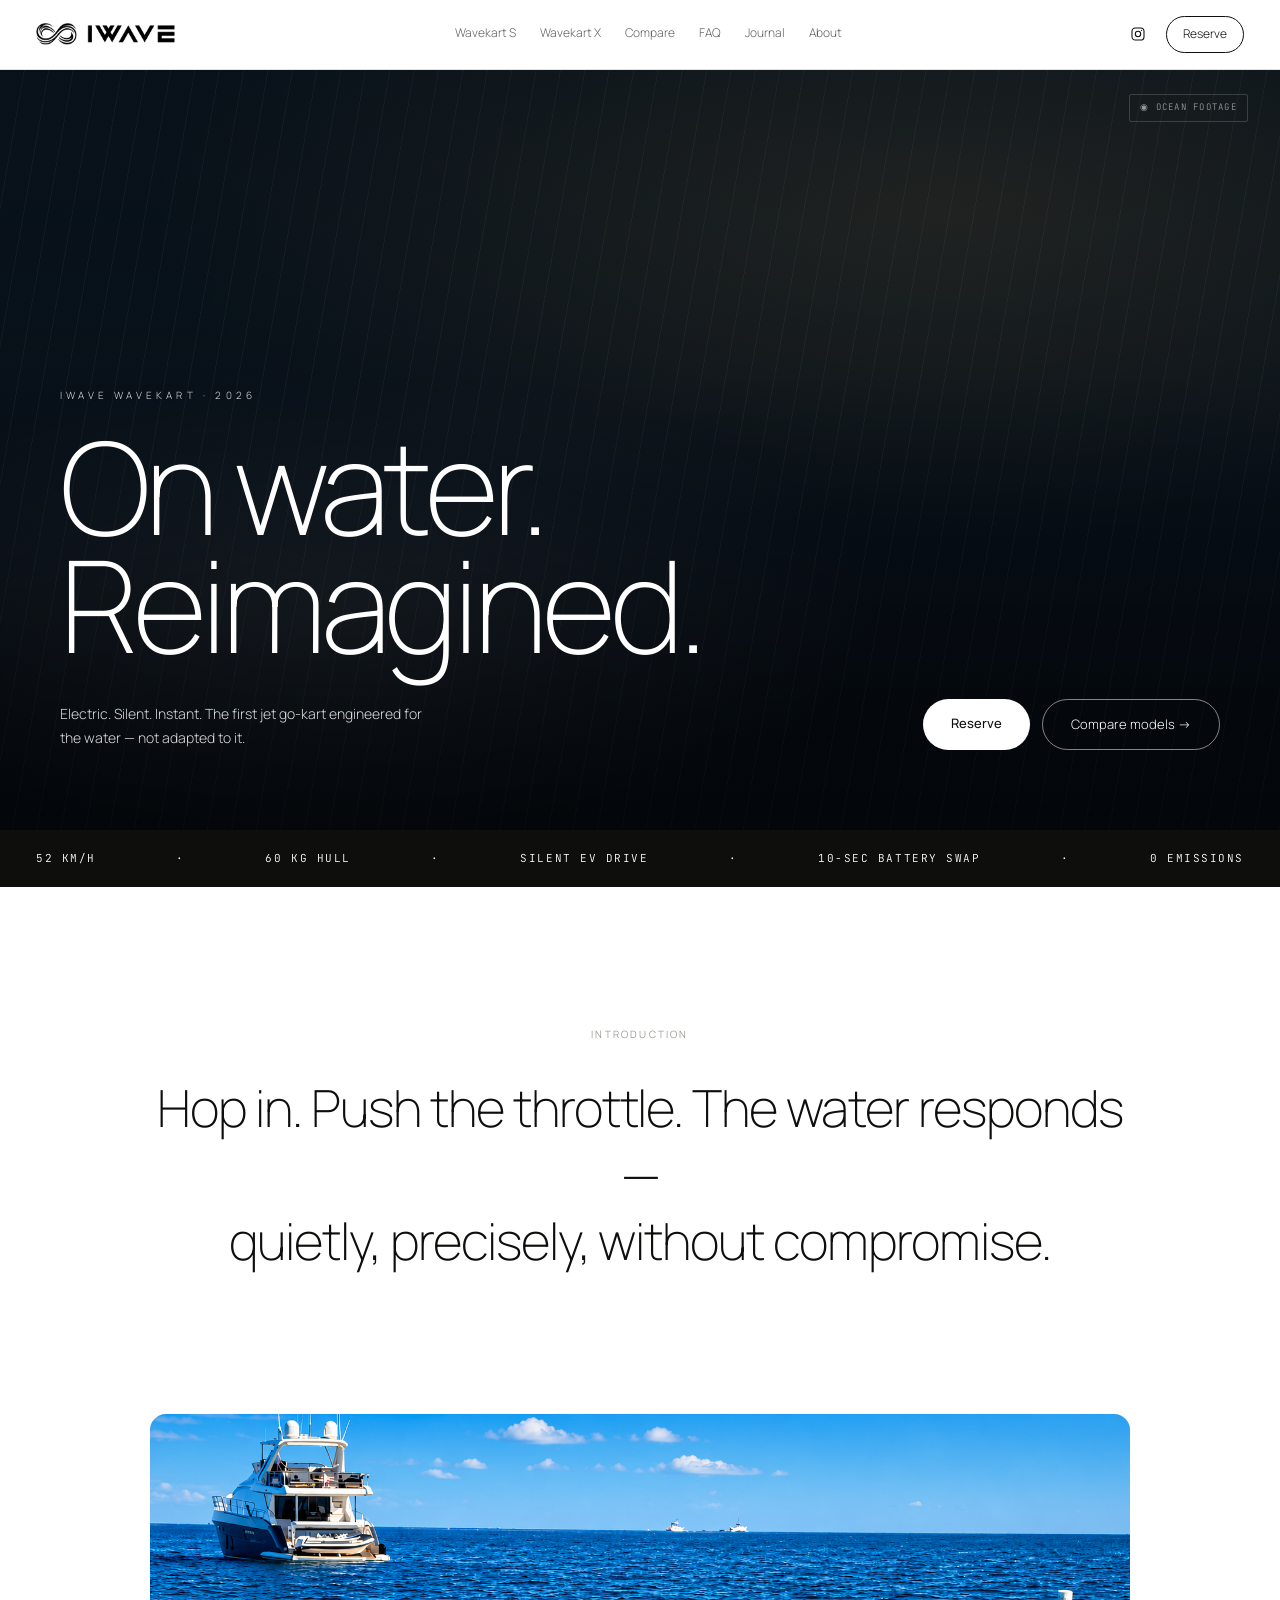
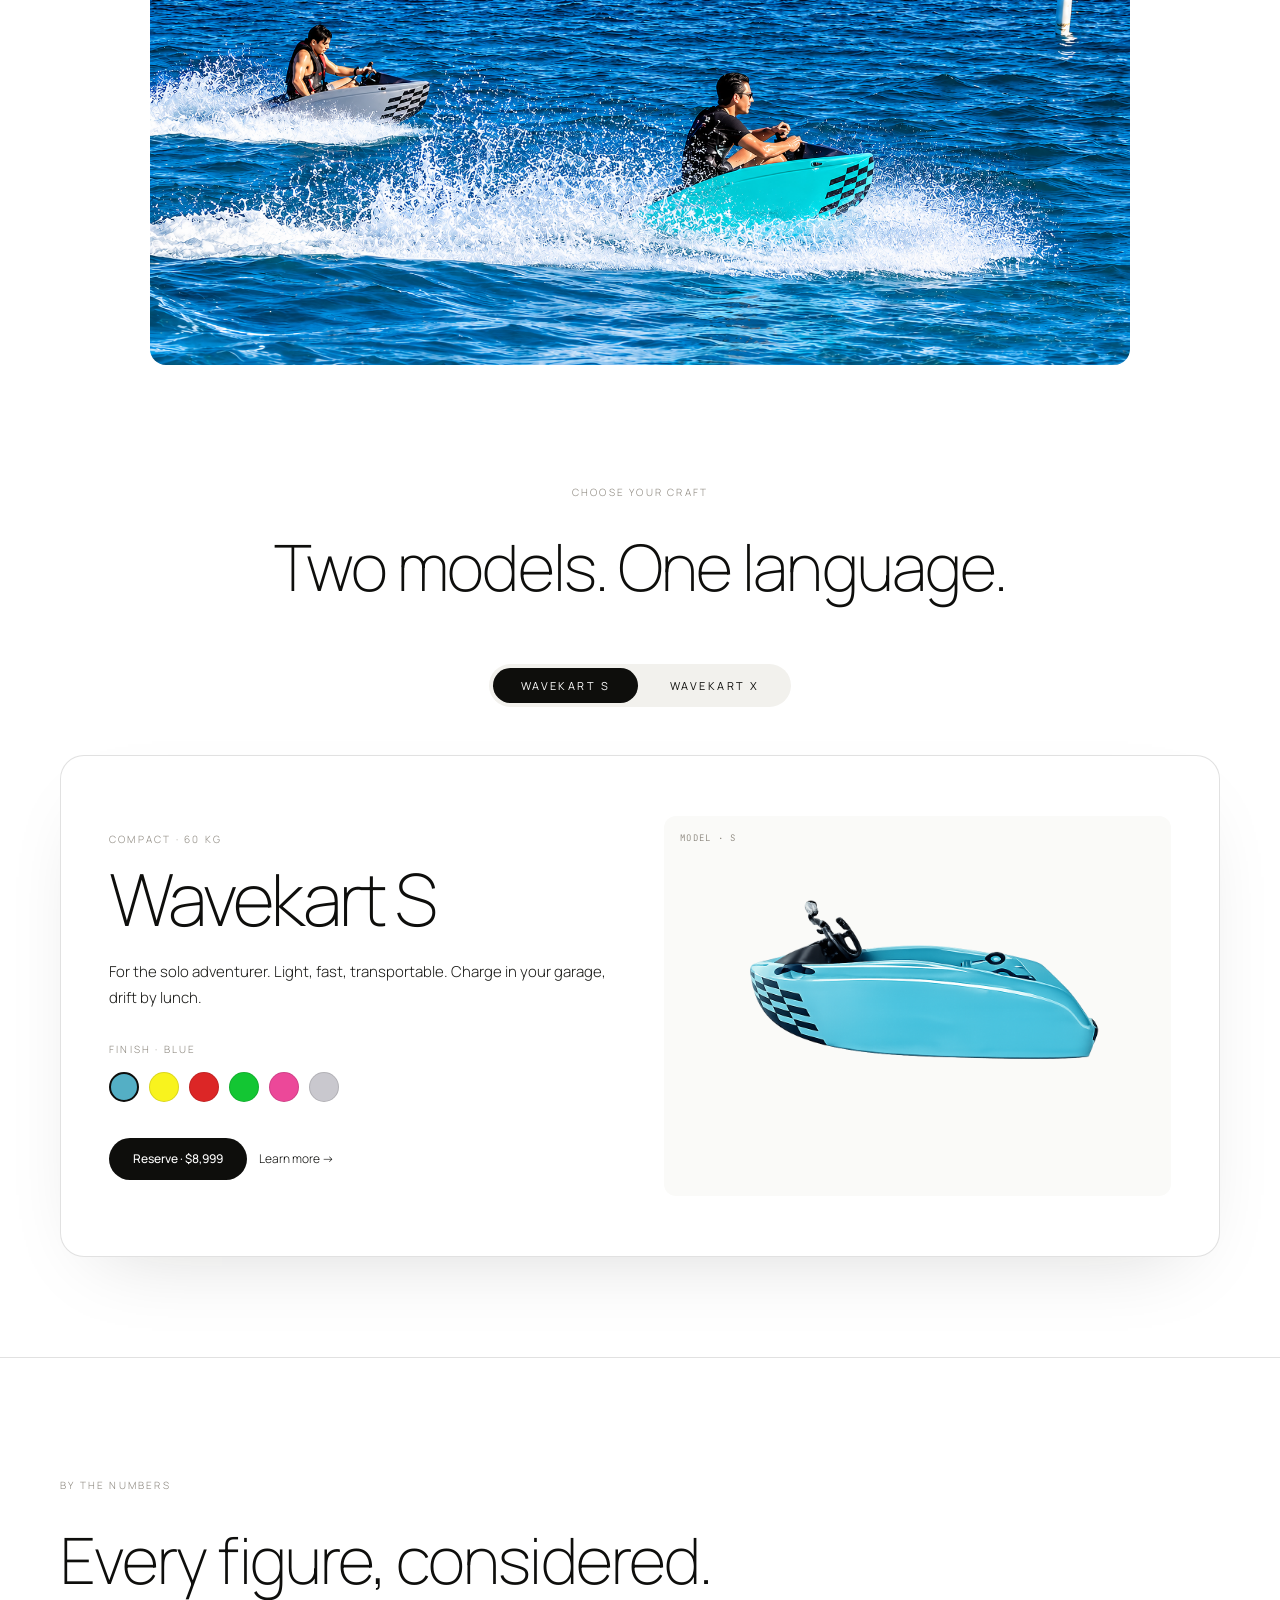
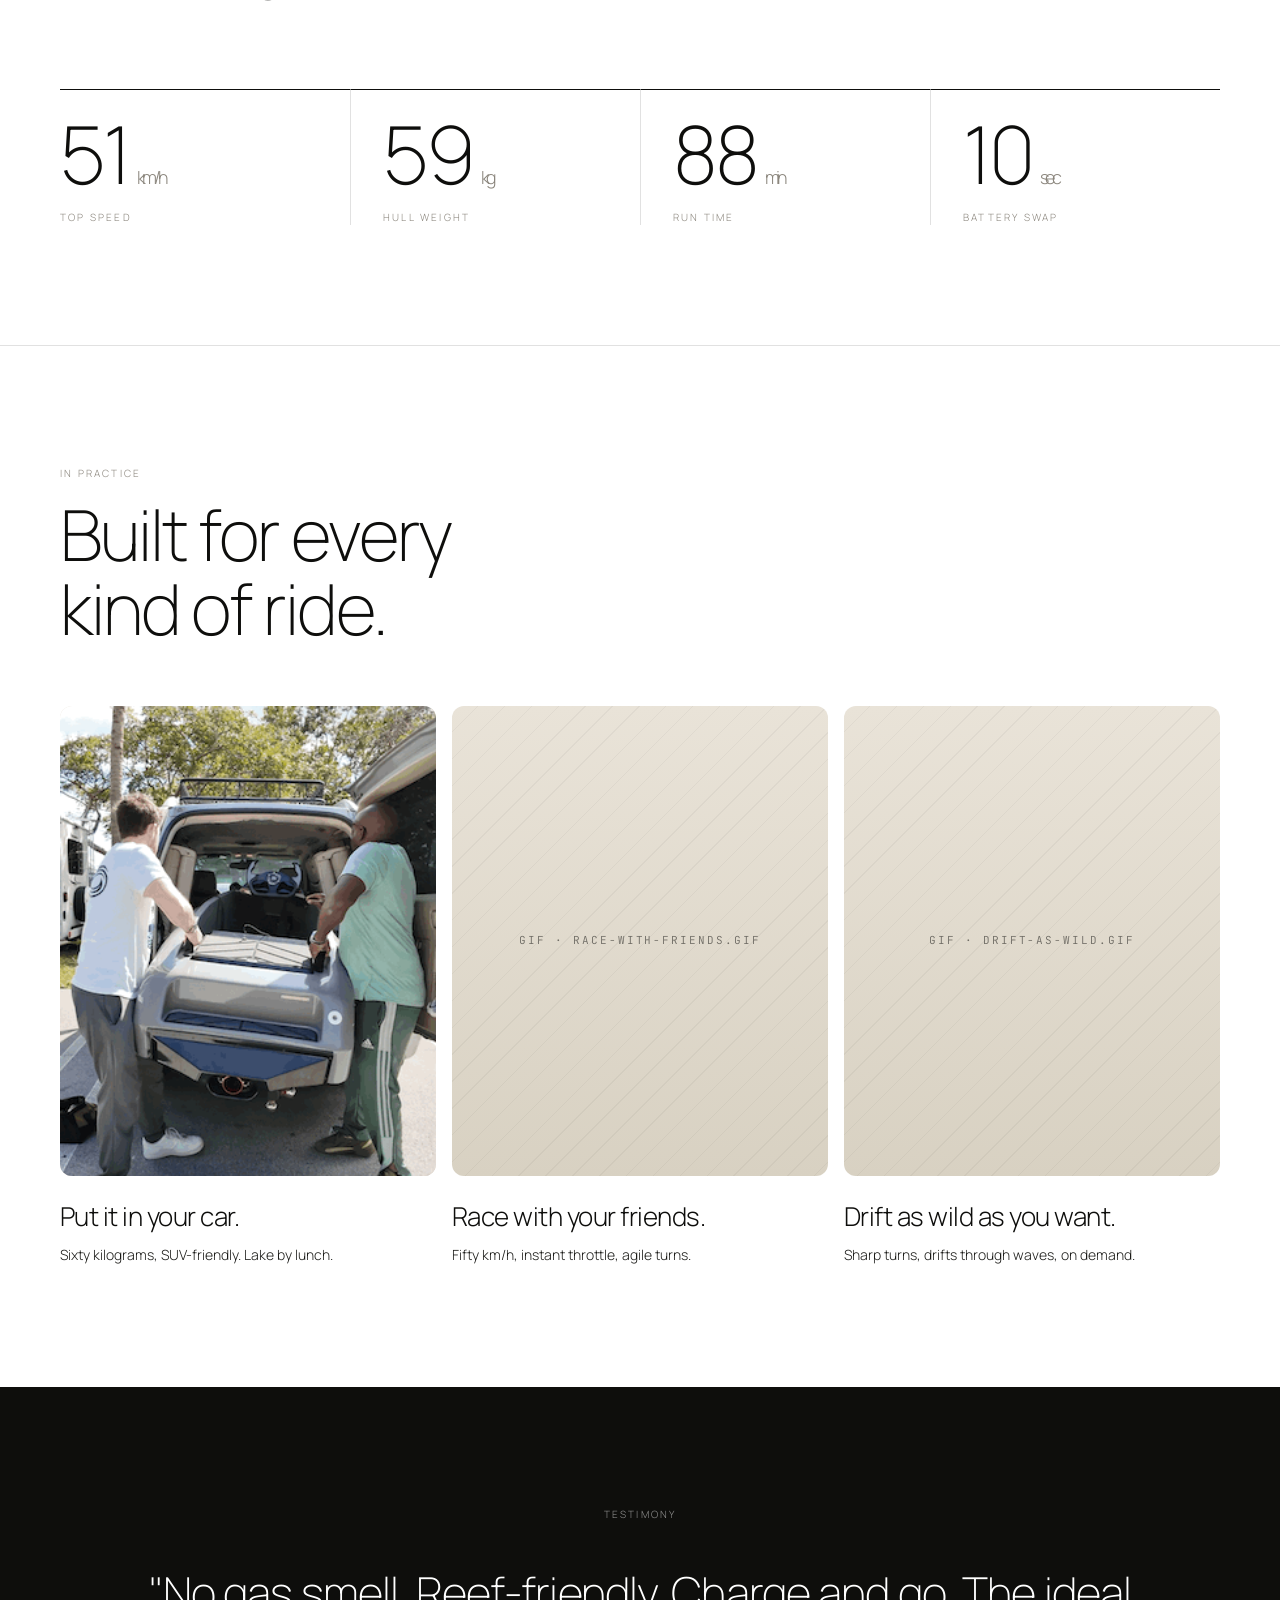
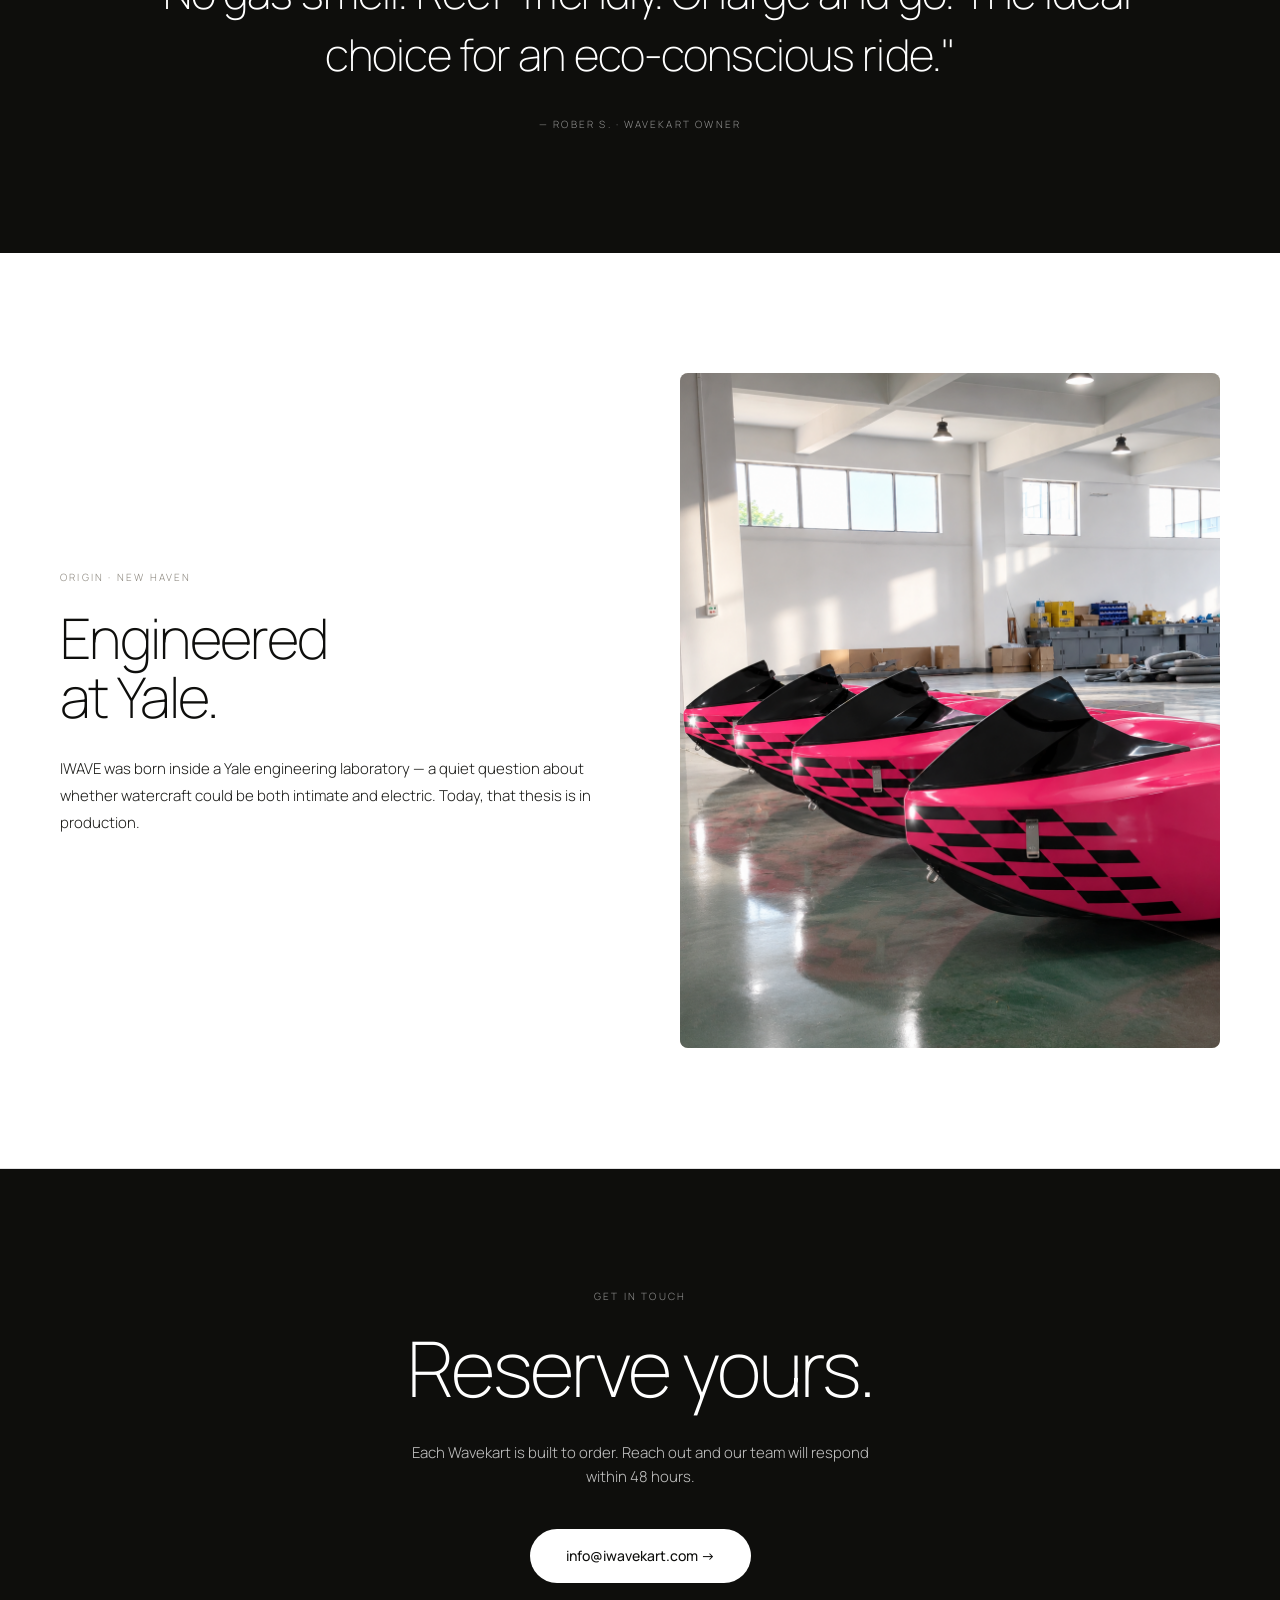
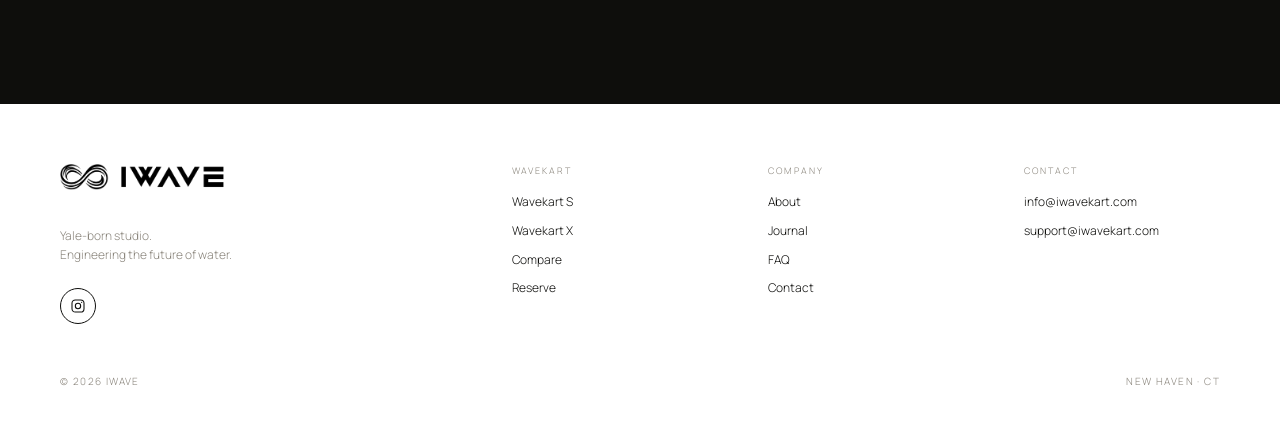
==== commit 4d9012f5: "Remove CSS kart shape from all pages, show only PNG https://claude.ai/code/session_01WyxBfbaNdqFLAGU" ====
--- a/index.html
+++ b/index.html
@@ -133,11 +133,8 @@
     </div>
     <!-- Right: kart viewer -->
     <div id="home-kart" style="position:relative;aspect-ratio:4/3;background:#FAFAF8;border-radius:12px;overflow:hidden;">
-      <div class="iw-kart" id="home-kart-css" style="--kart-color:#54AFC5;position:absolute;inset:0;transition:all .6s cubic-bezier(.2,.7,.3,1);">
-        <div class="iw-kart-body" id="home-kart-body" style="width:60%;height:38%;"></div>
-      </div>
       <img class="kart-photo" id="home-kart-img" src="assets/wavekart/s-blue.png" alt="Wavekart S"
-        style="position:absolute;inset:0;width:100%;height:100%;object-fit:contain;opacity:0;transition:opacity .5s cubic-bezier(.2,.7,.3,1);">
+        style="position:absolute;inset:0;width:100%;height:100%;object-fit:contain;">
       <div class="font-mono tracked-sm" id="home-kart-label" style="position:absolute;top:16px;left:16px;font-size:9px;color:var(--warm-grey);z-index:2;">MODEL · S</div>
     </div>
   </div>
@@ -309,20 +306,8 @@
 
   function updateKart(model, color) {
     var img = document.getElementById('home-kart-img');
-    var kartEl = document.getElementById('home-kart-css');
-    var kartBody = document.getElementById('home-kart-body');
     var label = document.getElementById('home-kart-label');
-    if (img) {
-      img.style.opacity = '0';
-      img.src = 'assets/wavekart/' + model.toLowerCase() + '-' + color.slug + '.png';
-      img.onload = function() { img.style.opacity = '1'; };
-      img.onerror = function() { img.style.opacity = '0'; };
-    }
-    if (kartEl) kartEl.style.setProperty('--kart-color', color.hex);
-    if (kartBody) {
-      kartBody.style.width = model === 'X' ? '74%' : '60%';
-      kartBody.style.height = model === 'X' ? '44%' : '38%';
-    }
+    if (img) img.src = 'assets/wavekart/' + model.toLowerCase() + '-' + color.slug + '.png';
     if (label) label.textContent = 'MODEL · ' + model;
   }
 
--- a/styles/shared.css
+++ b/styles/shared.css
@@ -167,6 +167,10 @@
   /* Prevent any element from busting out of viewport */
   * { min-width: 0; }
   img, video, iframe { max-width: 100%; }
+
+  /* Feature cards: compact photo and padding on mobile */
+  [style*="grid-template-columns:repeat(3,1fr)"] article { padding: 20px !important; min-height: 0 !important; }
+  [style*="grid-template-columns:repeat(3,1fr)"] article [style*="aspect-ratio:4/3"] { aspect-ratio: 16/9 !important; margin-bottom: 16px !important; }
 
   /* FAQ / Q&A */
   .faq-q { padding: 16px 0 !important; }
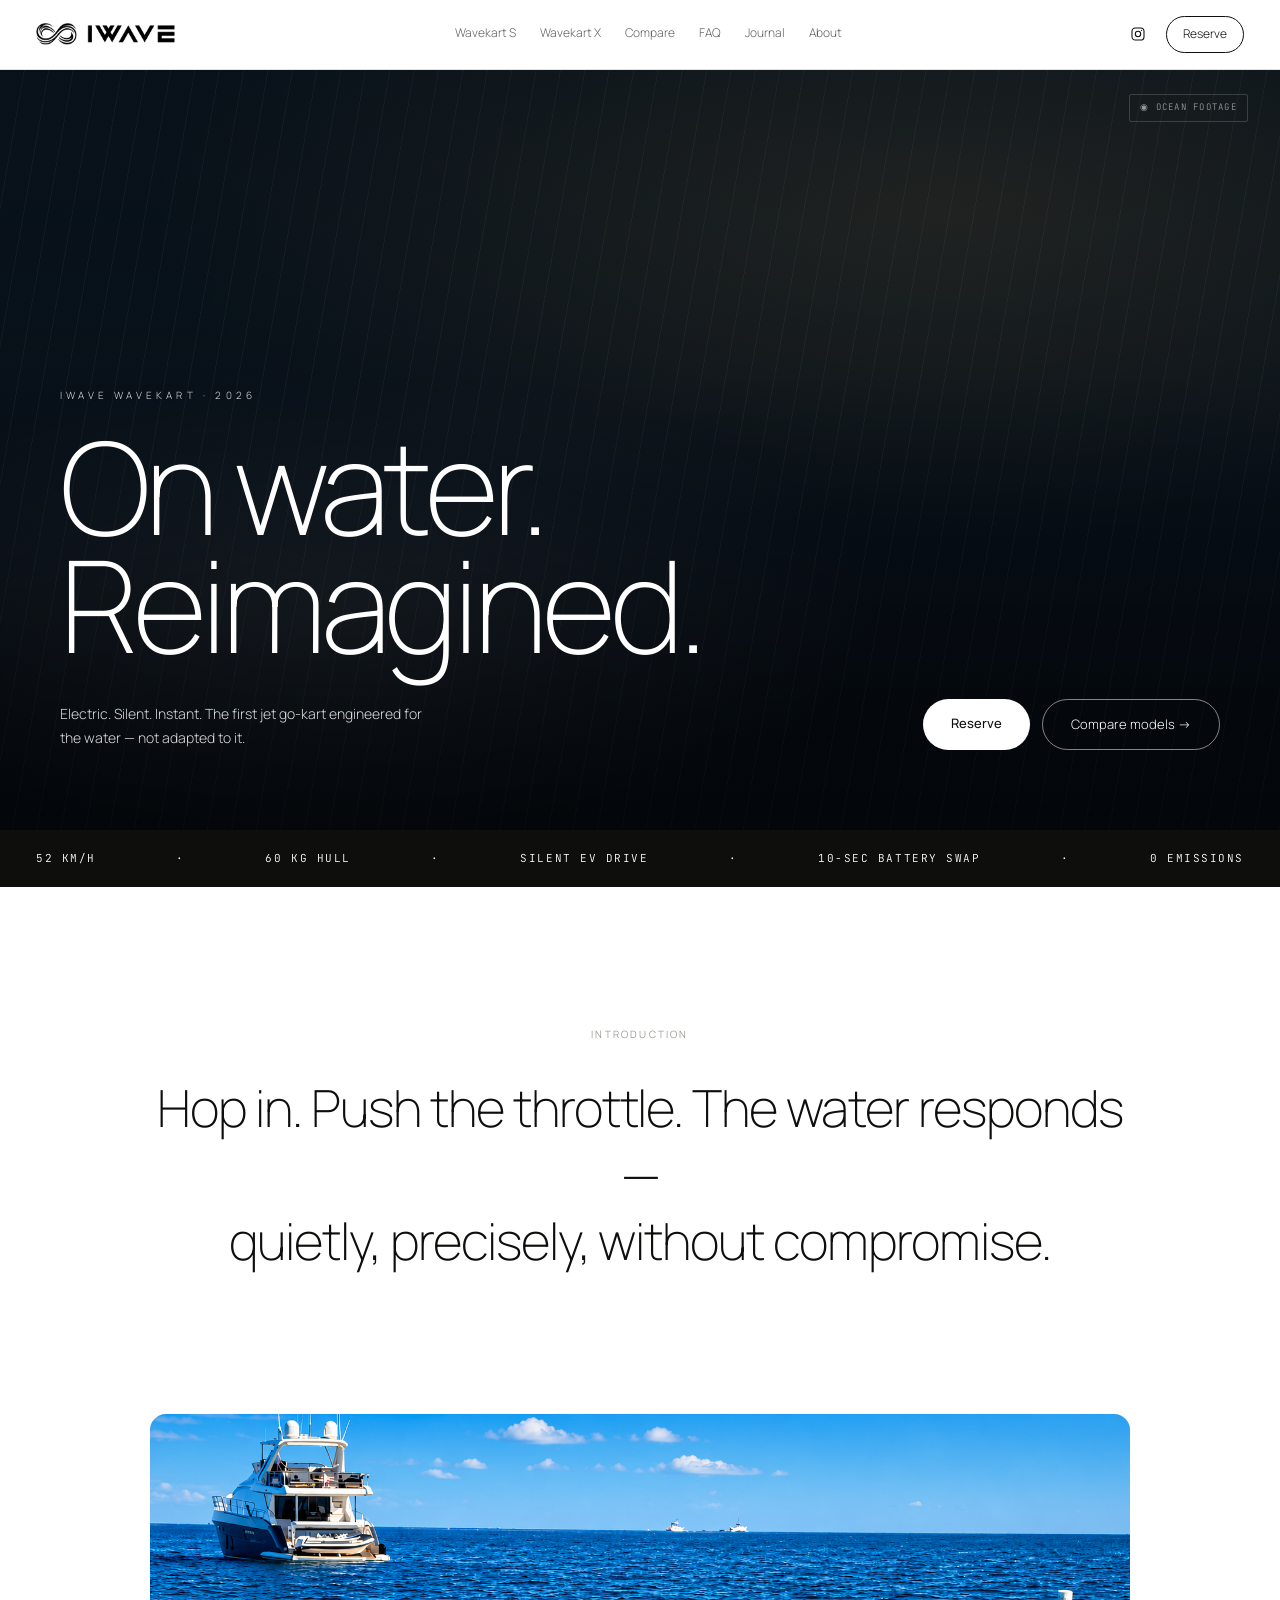
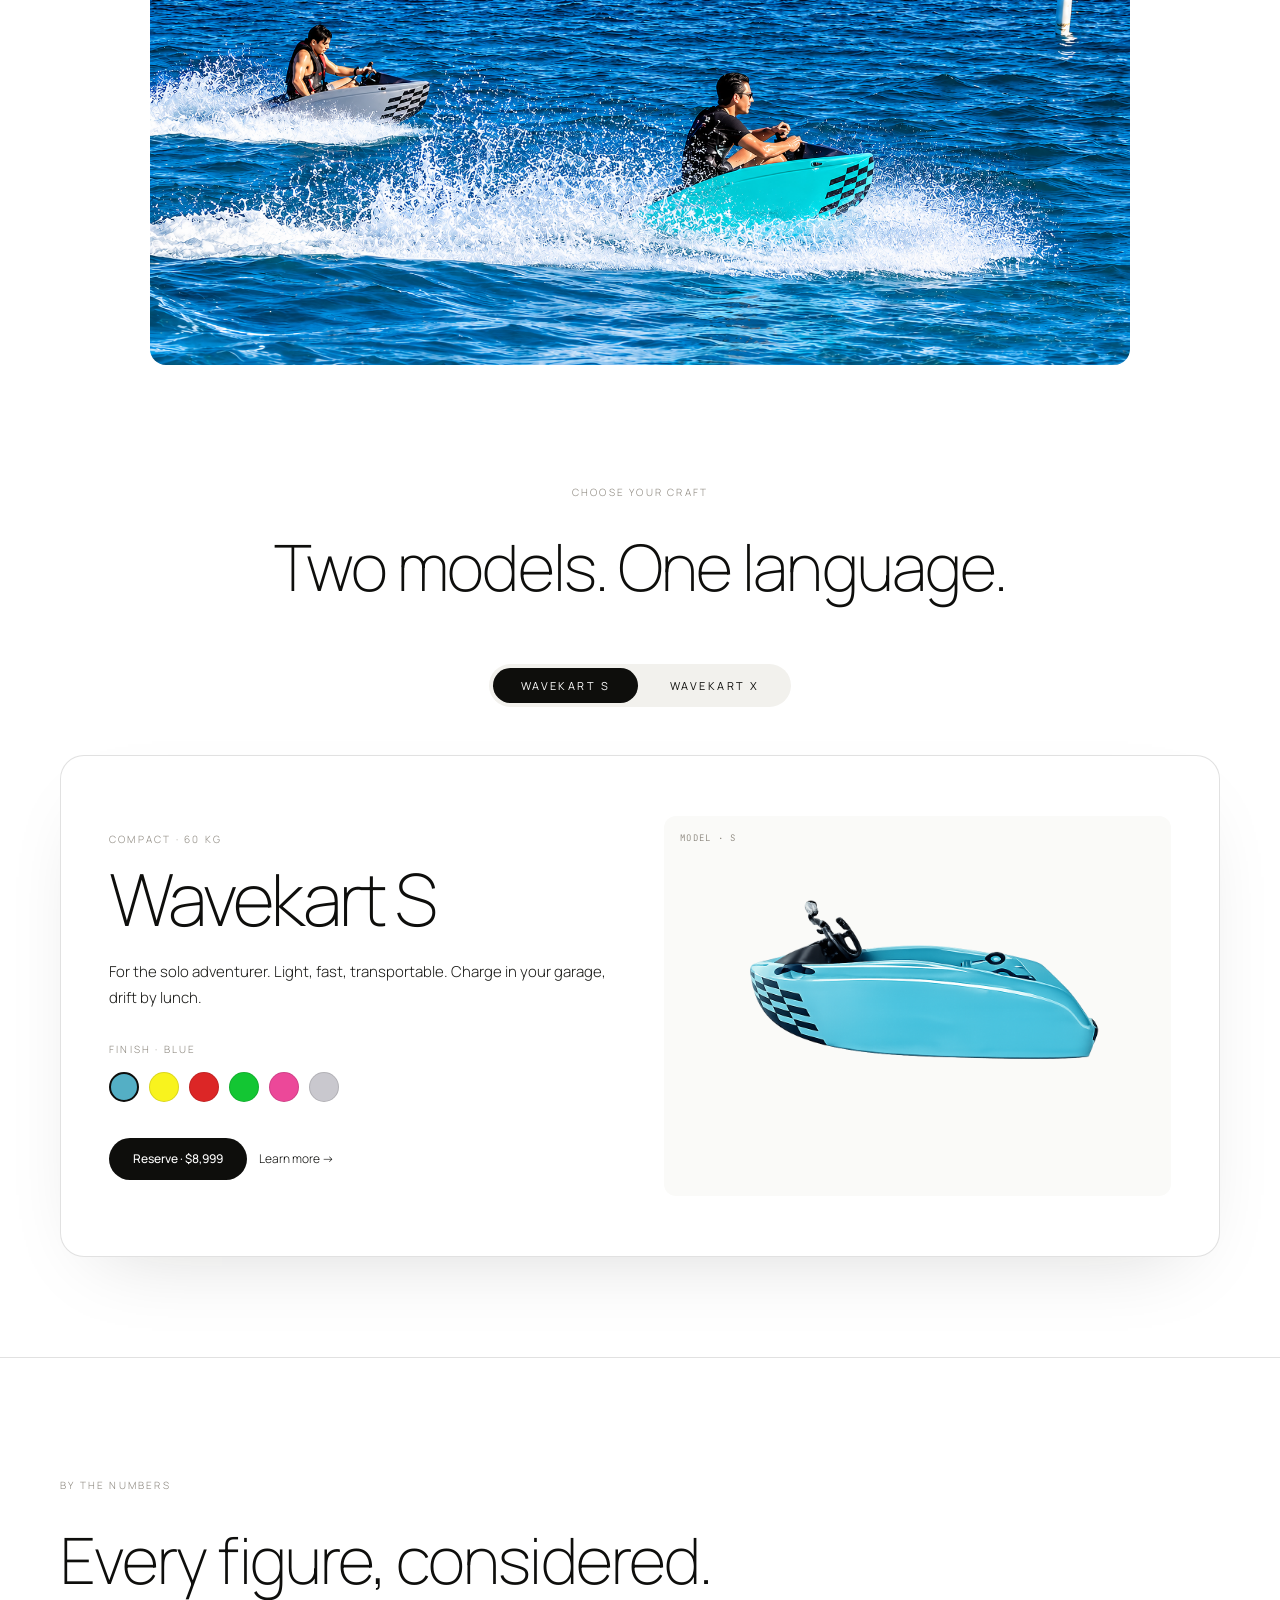
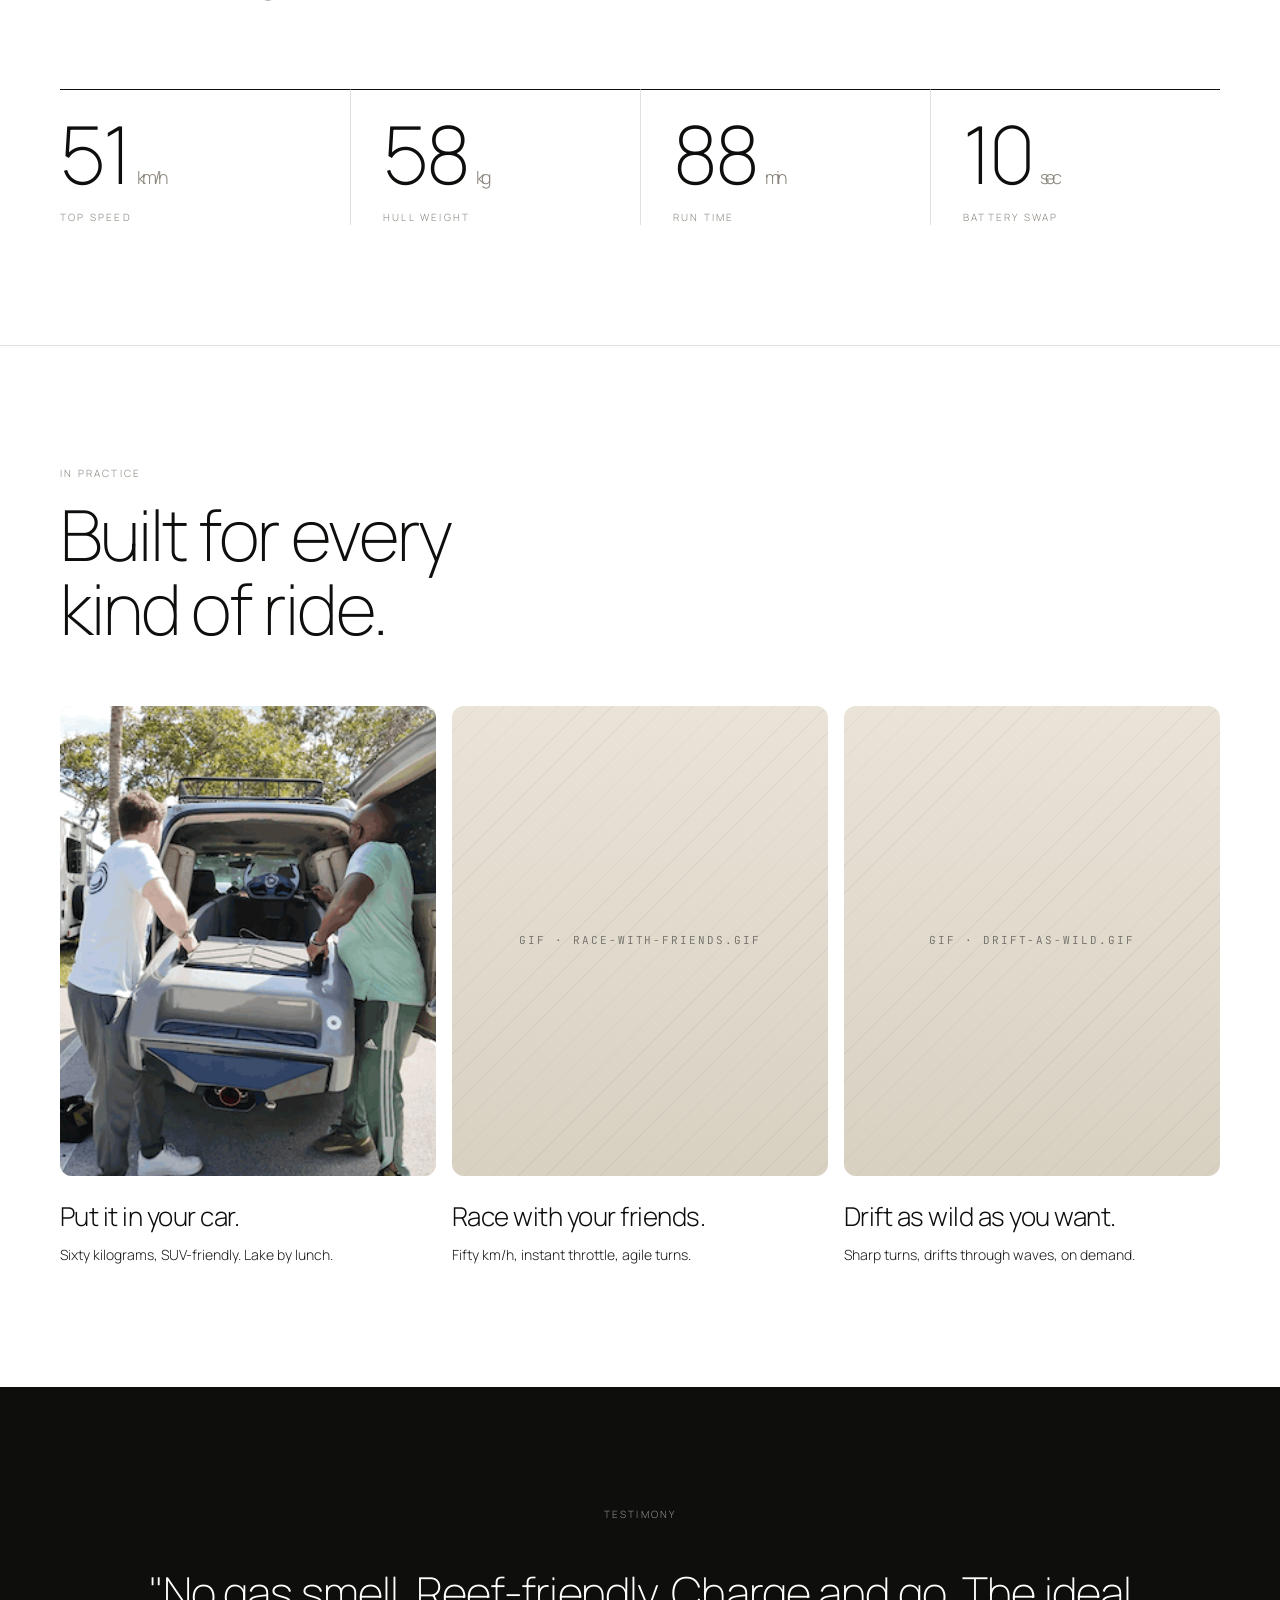
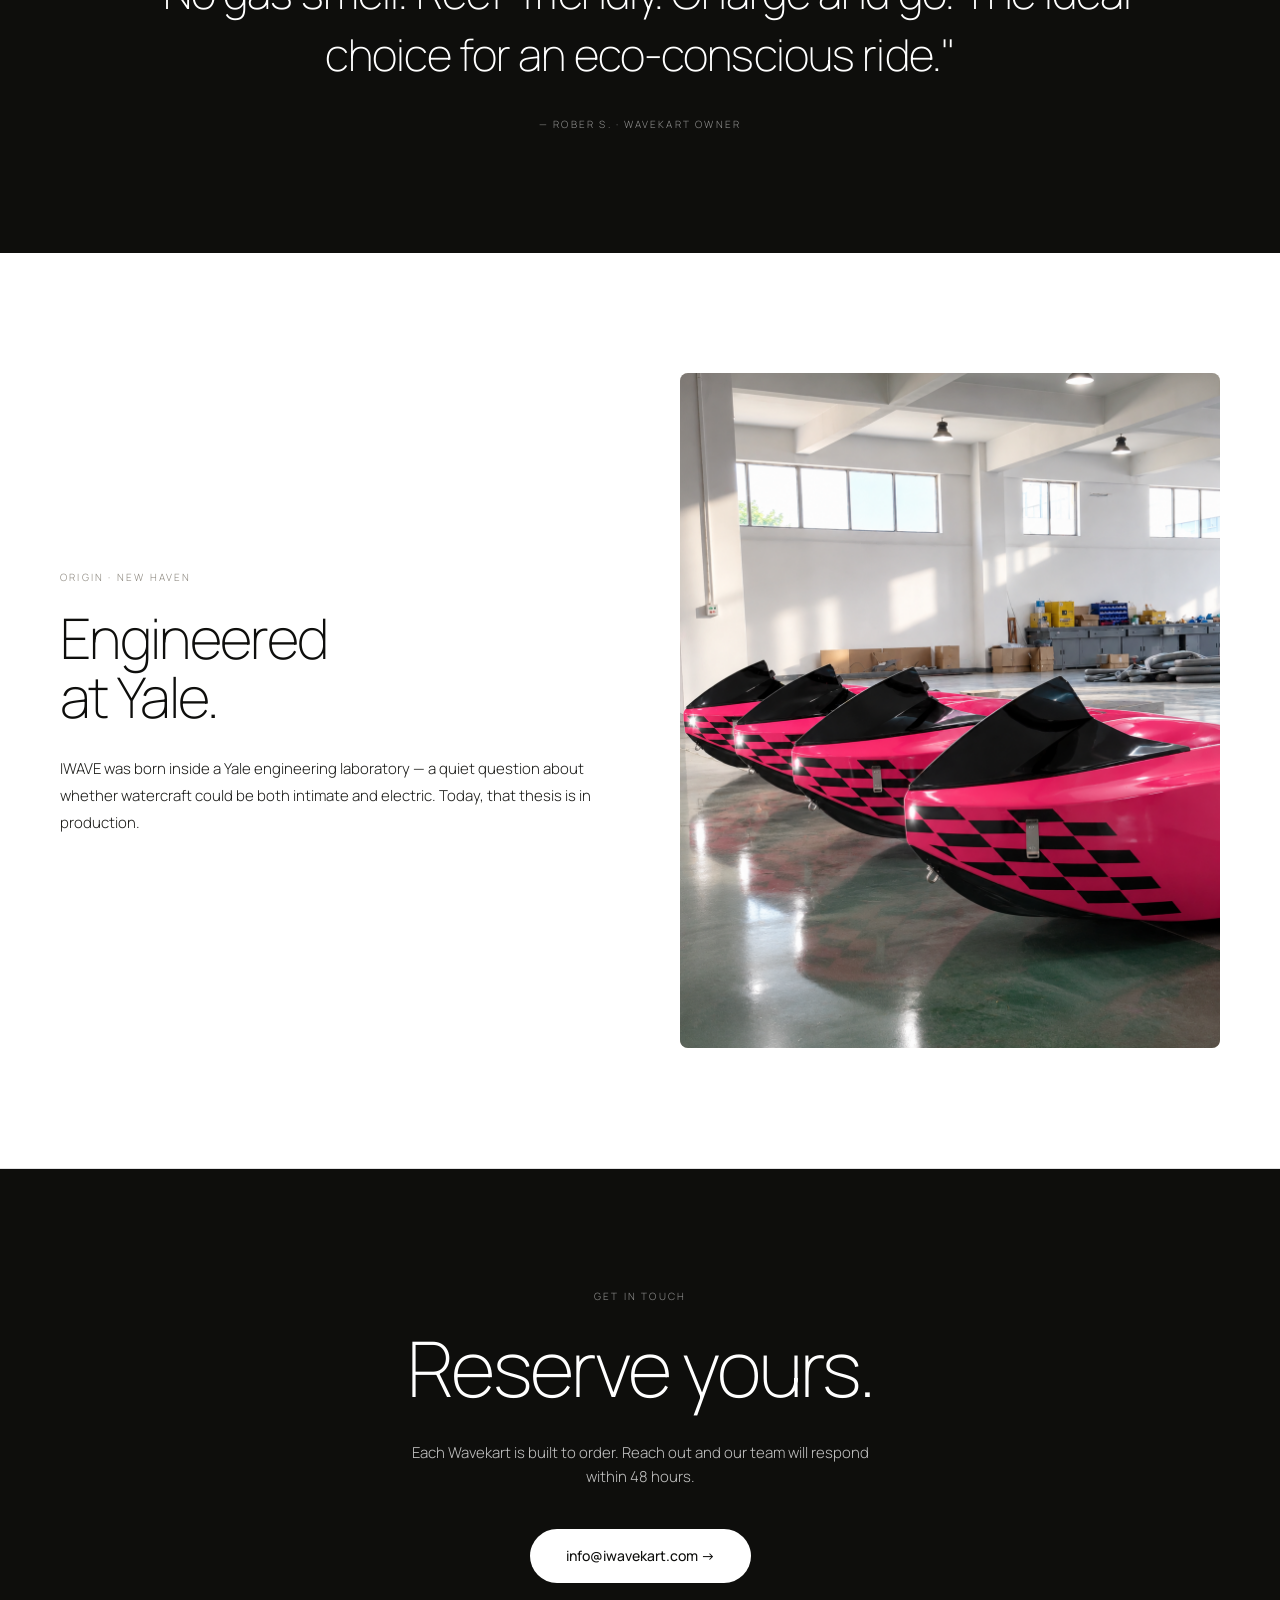
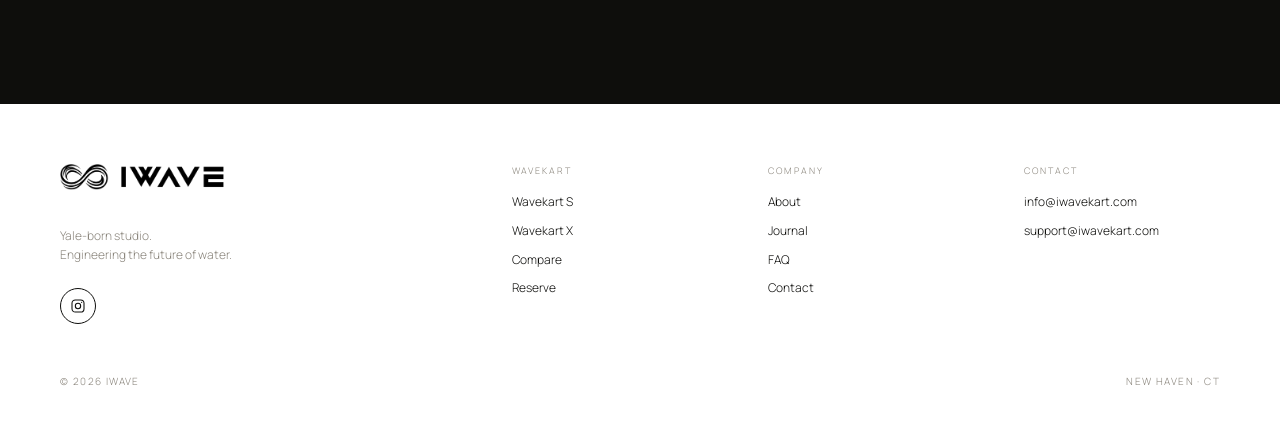
==== commit 9ddd5ea5: "Fix grey slug to gray to match s-gray.png filename https://claude.ai/code/session_01WyxBfbaNdqFLAGUV" ====
--- a/index.html
+++ b/index.html
@@ -270,7 +270,7 @@
     { name: 'RED',    hex: '#DC2626', slug: 'red'    },
     { name: 'GREEN',  hex: '#13C633', slug: 'green'  },
     { name: 'PINK',   hex: '#EC4899', slug: 'pink'   },
-    { name: 'GREY',   hex: '#C9C8CE', slug: 'grey'   },
+    { name: 'GREY',   hex: '#C9C8CE', slug: 'gray'   },
   ];
   var COLORS_X_DATA = COLORS_S_DATA.map(function(c) {
     return c.slug === 'blue' ? Object.assign({}, c, { hex: '#1AB6EF' }) : c;
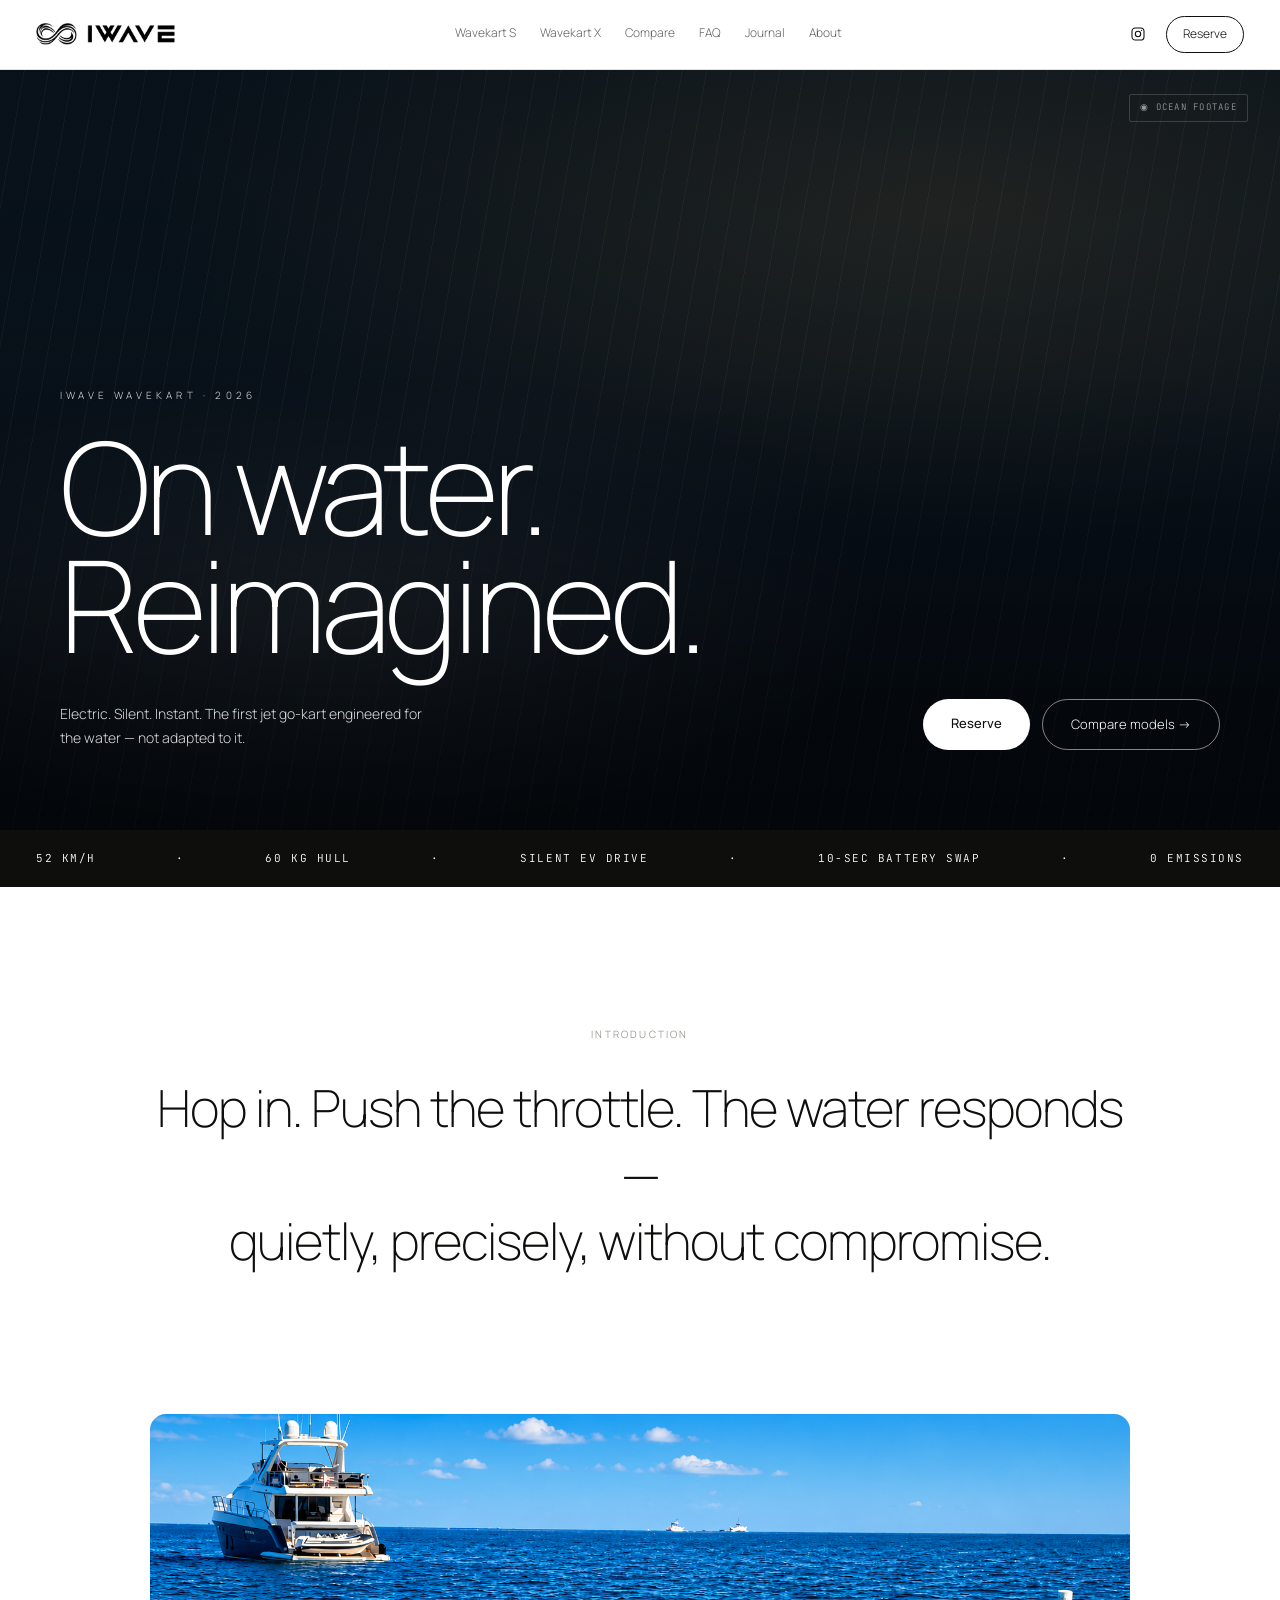
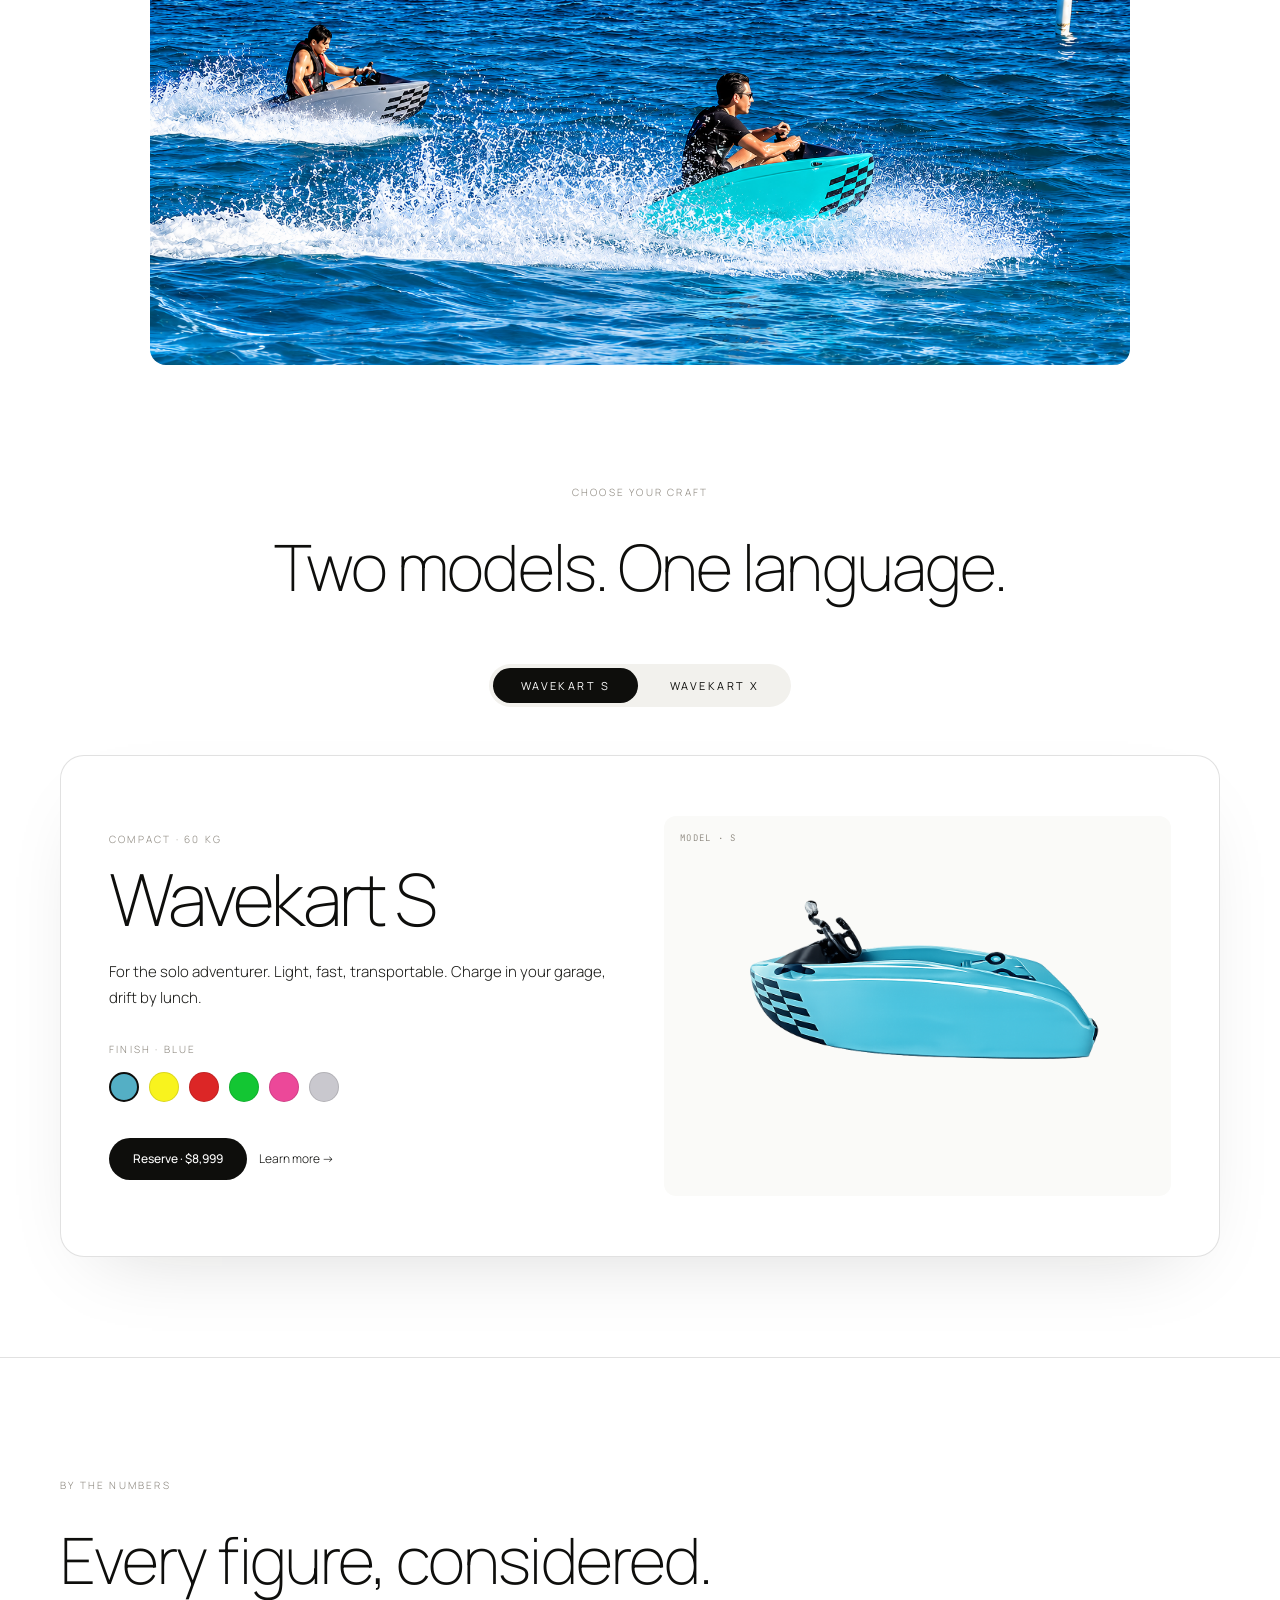
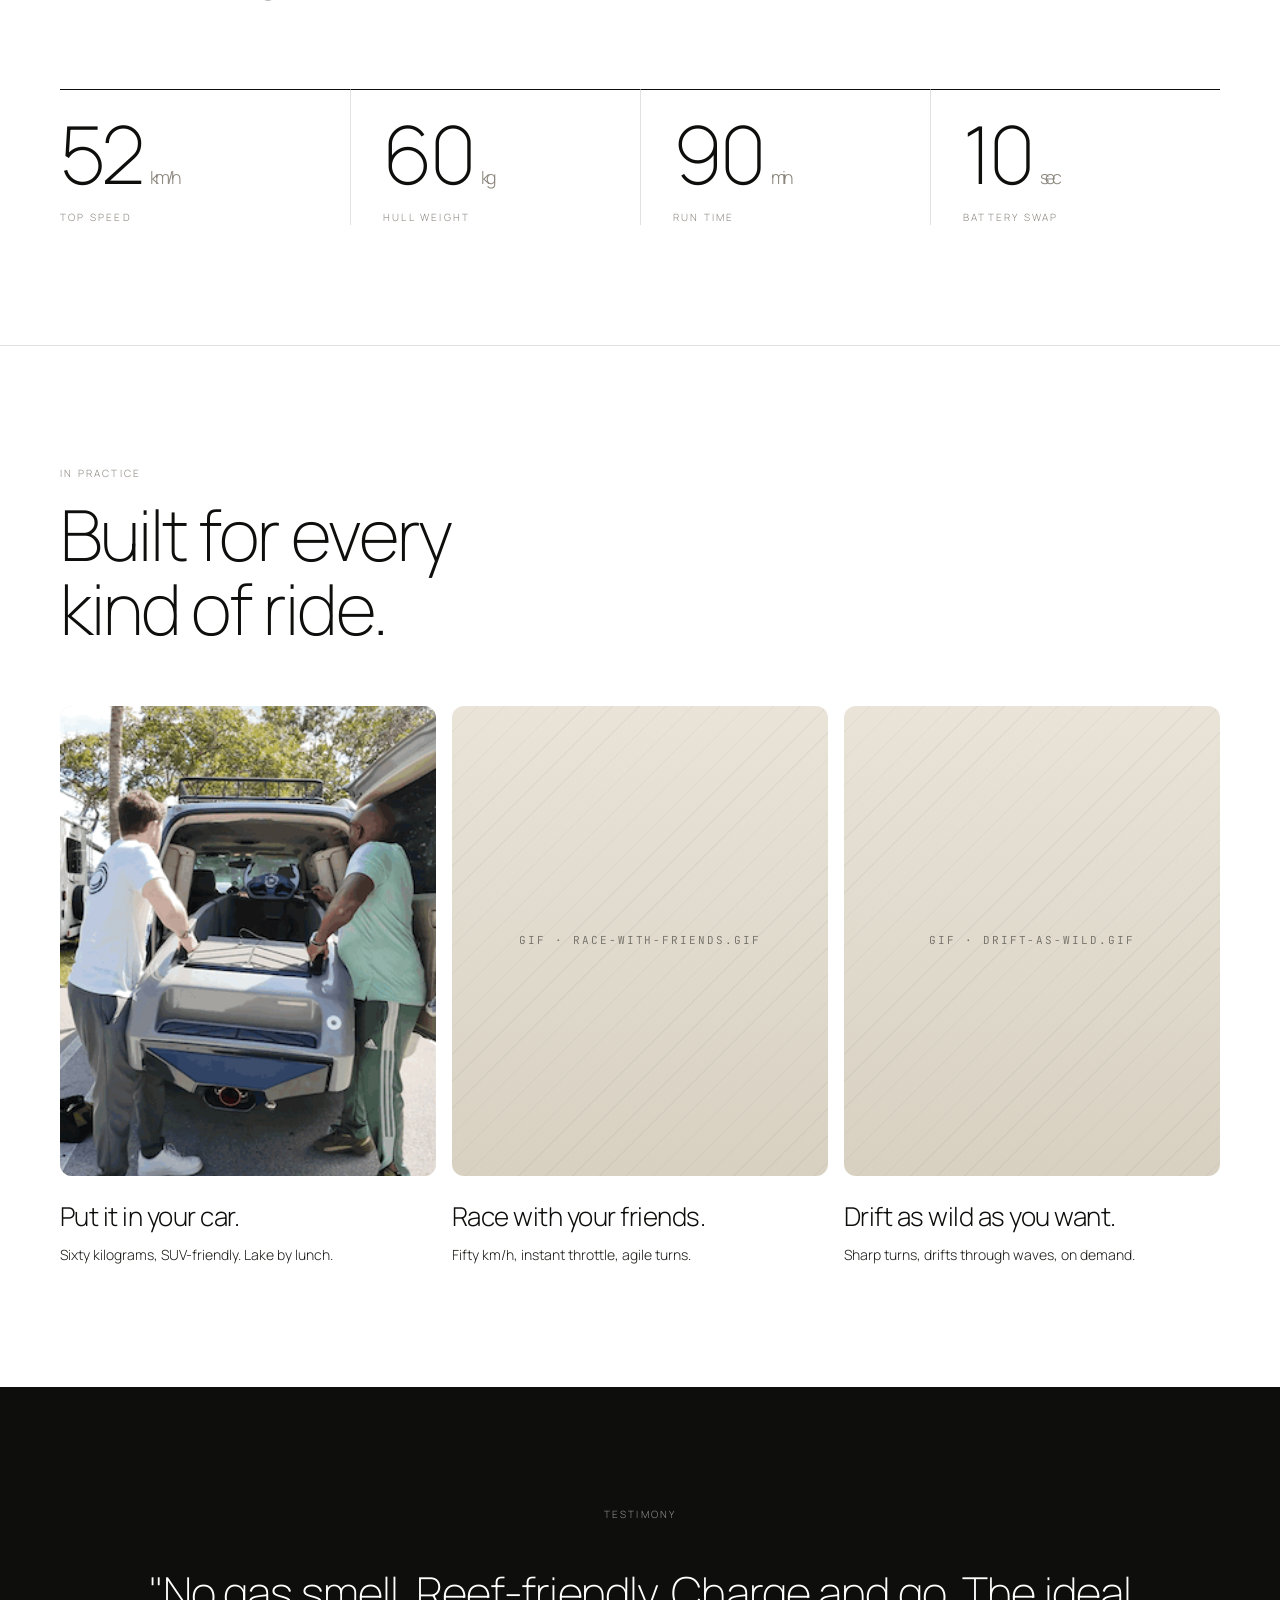
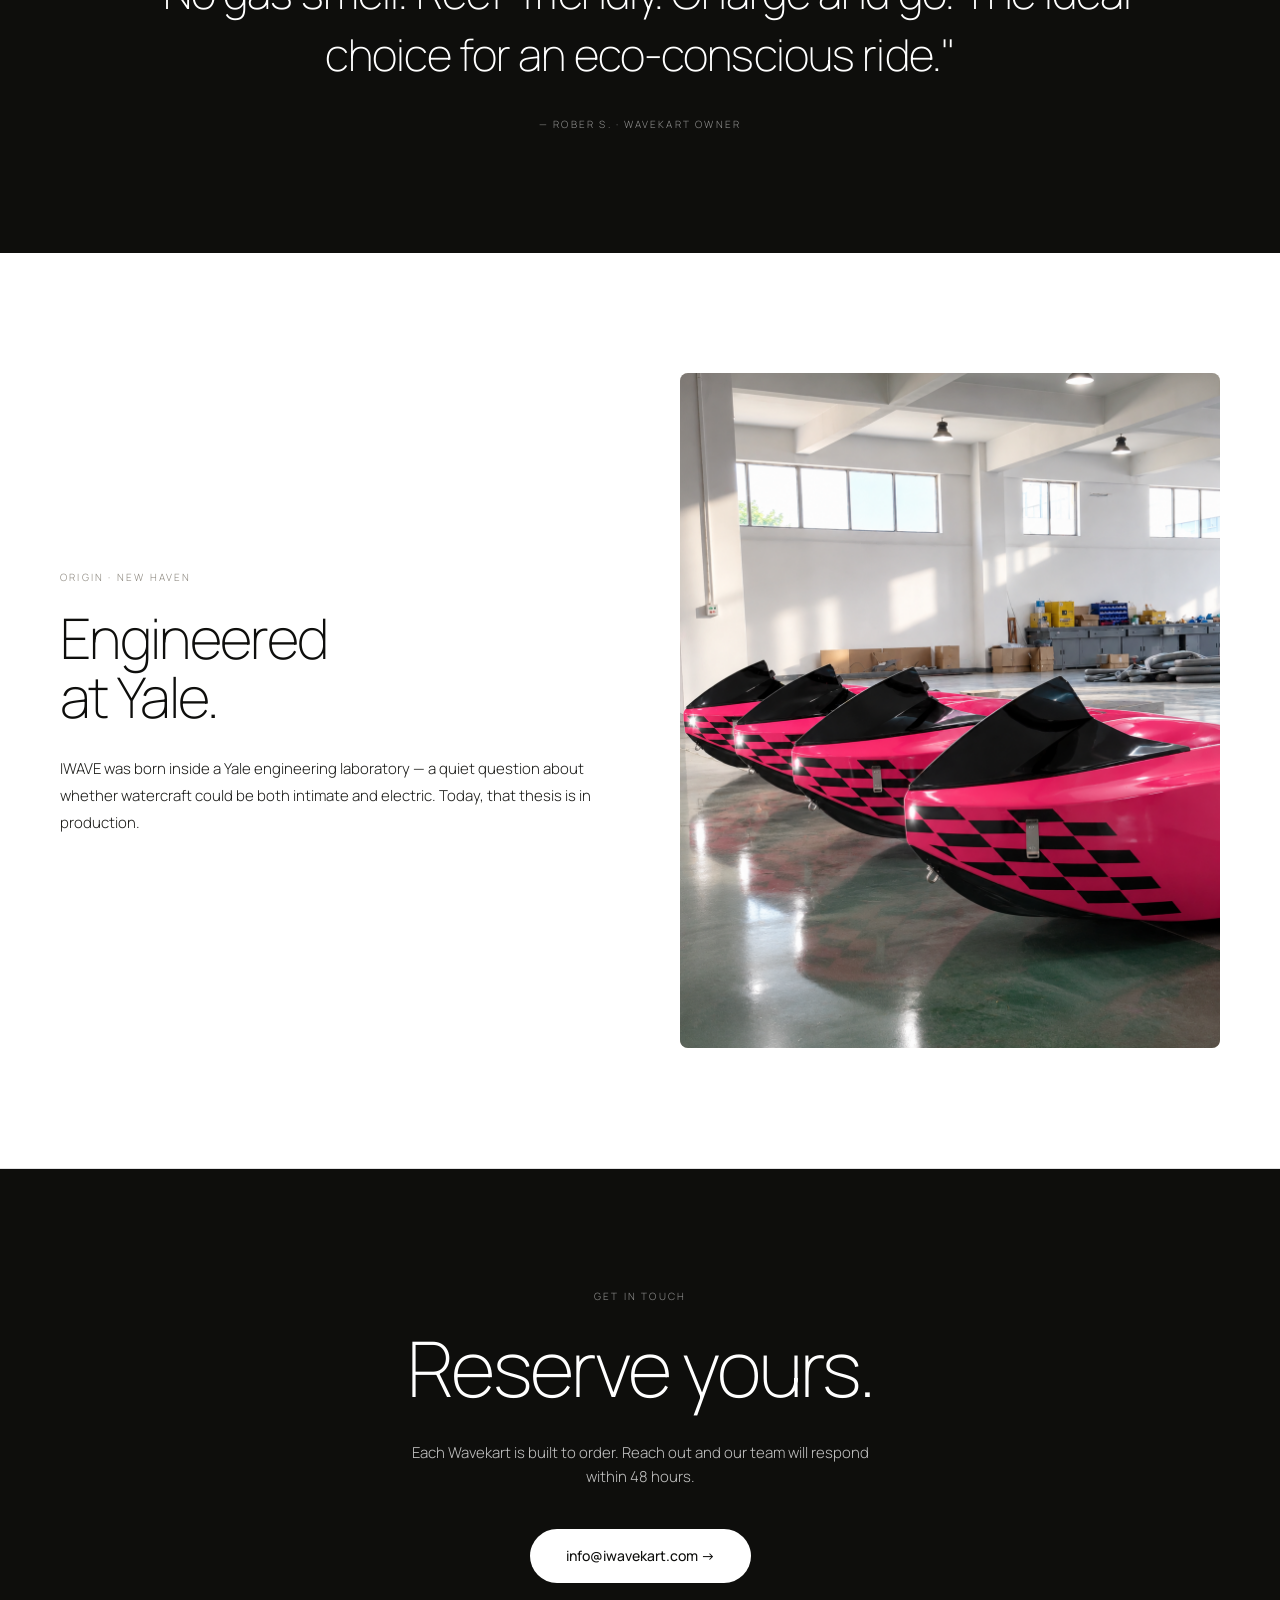
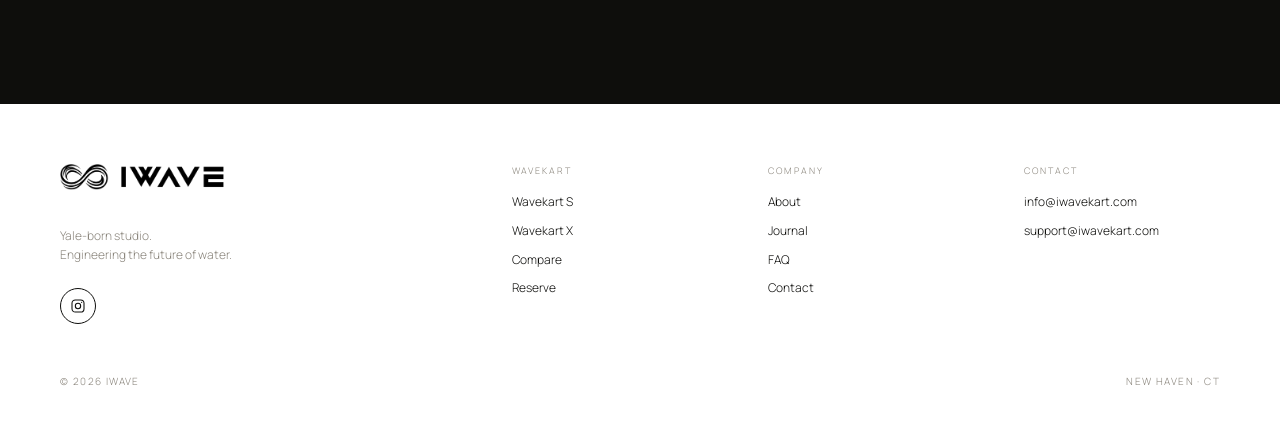
==== commit 0e533c7b: "Fix x image case, bust Cloudflare cache with ?v=2 on all product PNGs https://claude.ai/code/session" ====
--- a/index.html
+++ b/index.html
@@ -133,7 +133,7 @@
     </div>
     <!-- Right: kart viewer -->
     <div id="home-kart" style="position:relative;aspect-ratio:4/3;background:#FAFAF8;border-radius:12px;overflow:hidden;">
-      <img class="kart-photo" id="home-kart-img" src="assets/wavekart/s-blue.png" alt="Wavekart S"
+      <img class="kart-photo" id="home-kart-img" src="assets/wavekart/s-blue.png?v=2" alt="Wavekart S"
         style="position:absolute;inset:0;width:100%;height:100%;object-fit:contain;">
       <div class="font-mono tracked-sm" id="home-kart-label" style="position:absolute;top:16px;left:16px;font-size:9px;color:var(--warm-grey);z-index:2;">MODEL · S</div>
     </div>
@@ -307,7 +307,7 @@
   function updateKart(model, color) {
     var img = document.getElementById('home-kart-img');
     var label = document.getElementById('home-kart-label');
-    if (img) img.src = 'assets/wavekart/' + model.toLowerCase() + '-' + color.slug + '.png';
+    if (img) img.src = 'assets/wavekart/' + model.toLowerCase() + '-' + color.slug + '.png?v=2';
     if (label) label.textContent = 'MODEL · ' + model;
   }
 
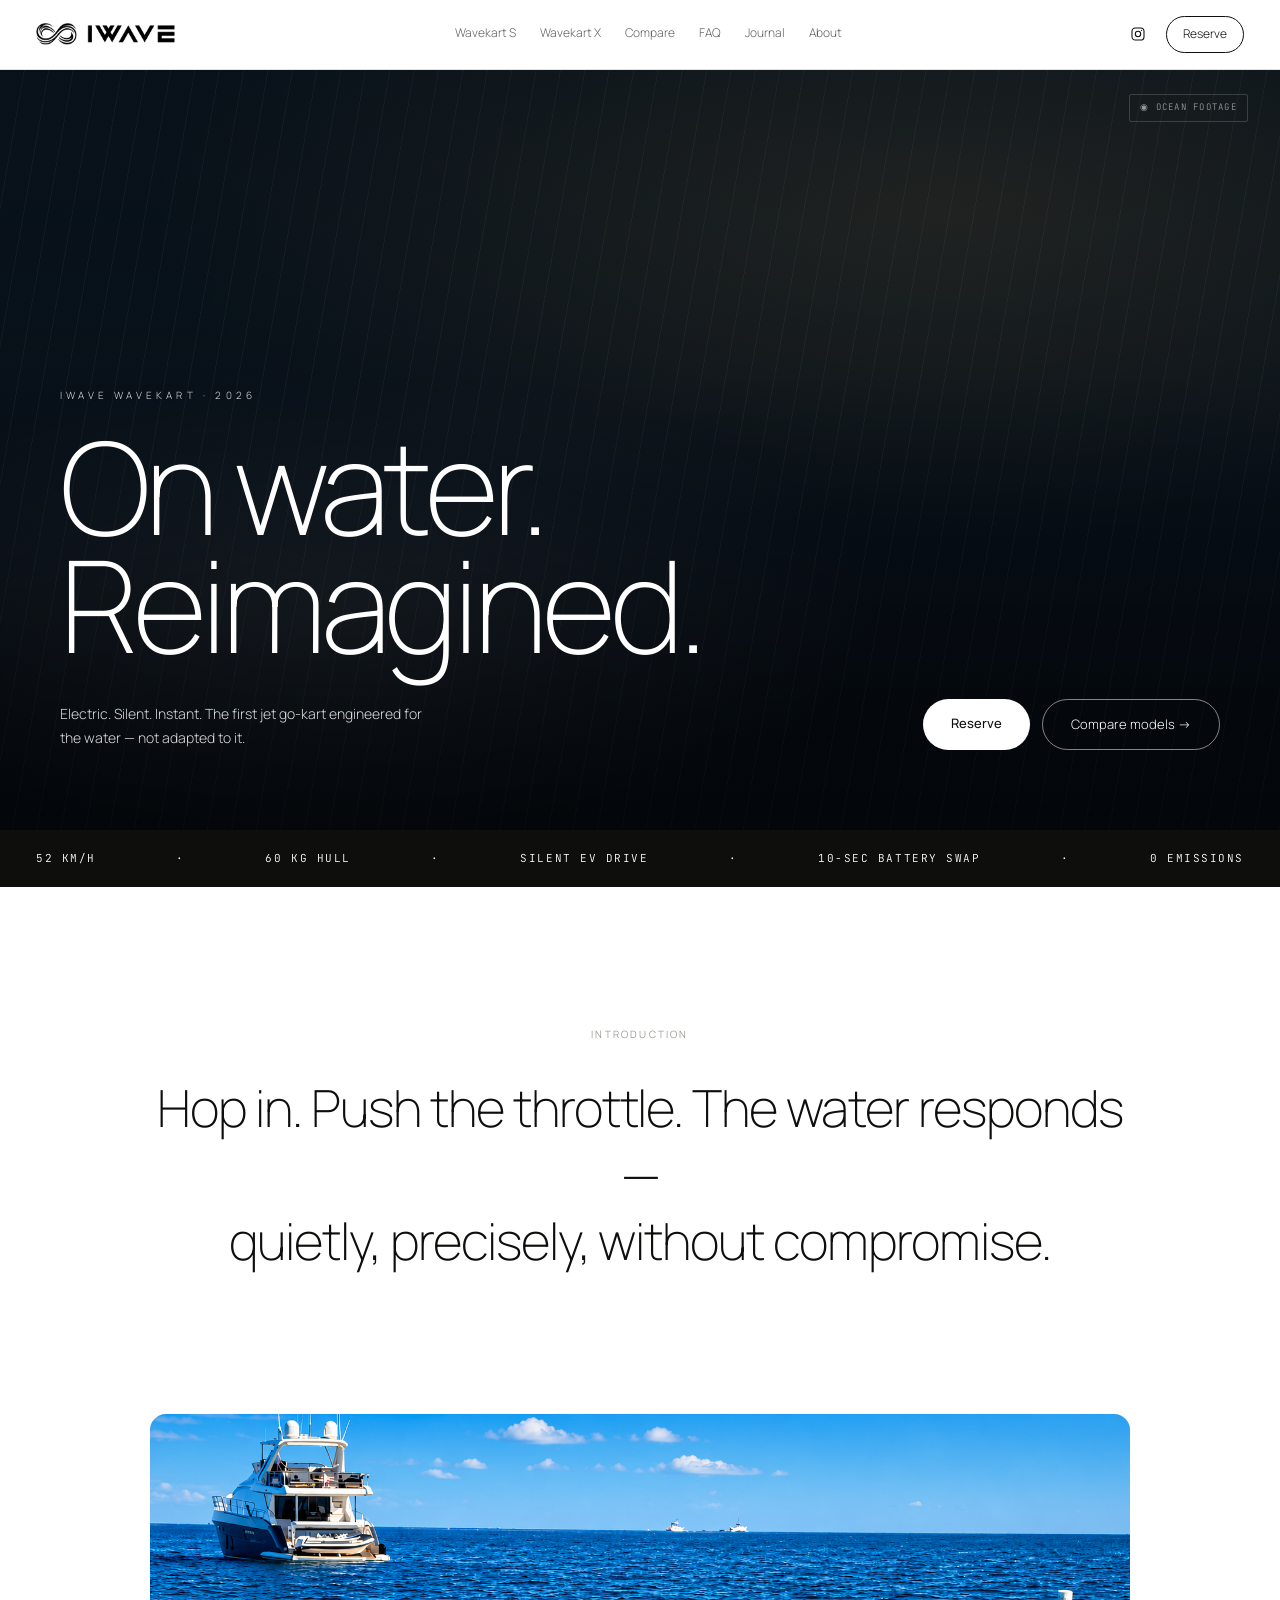
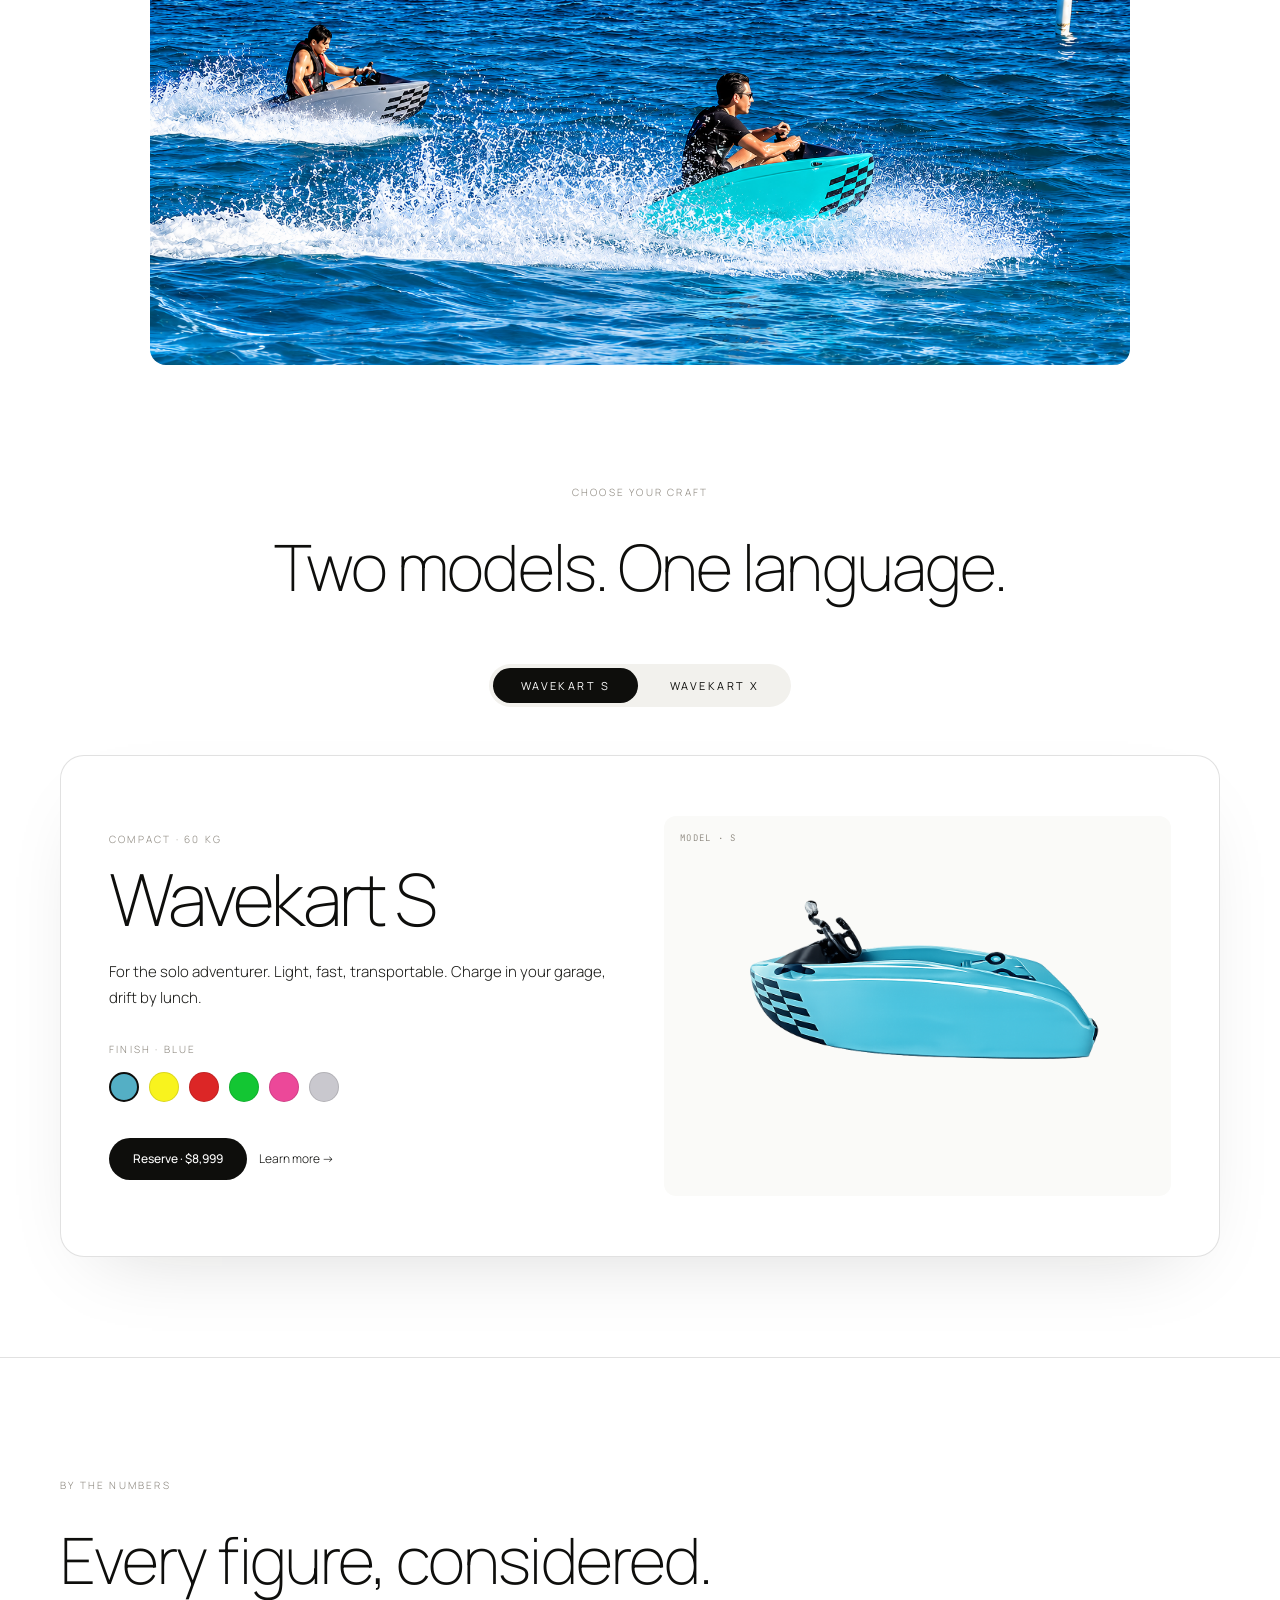
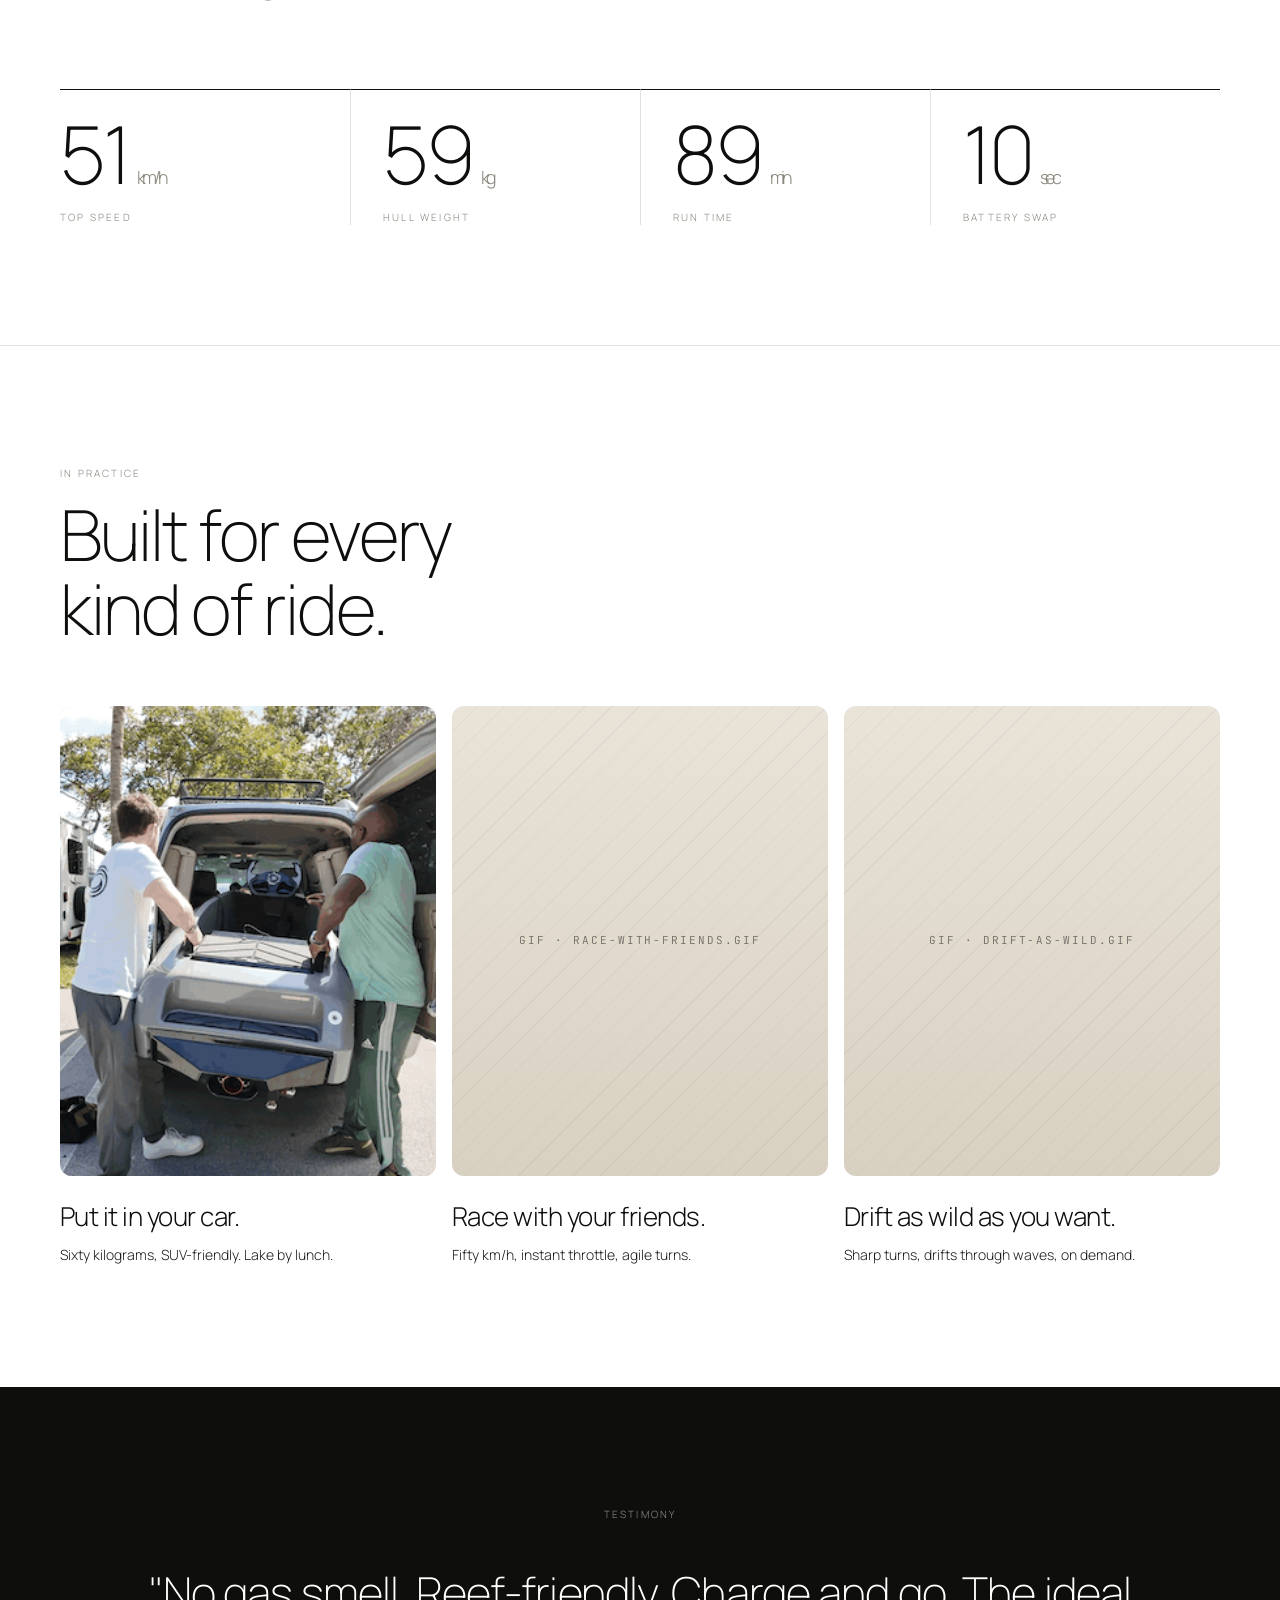
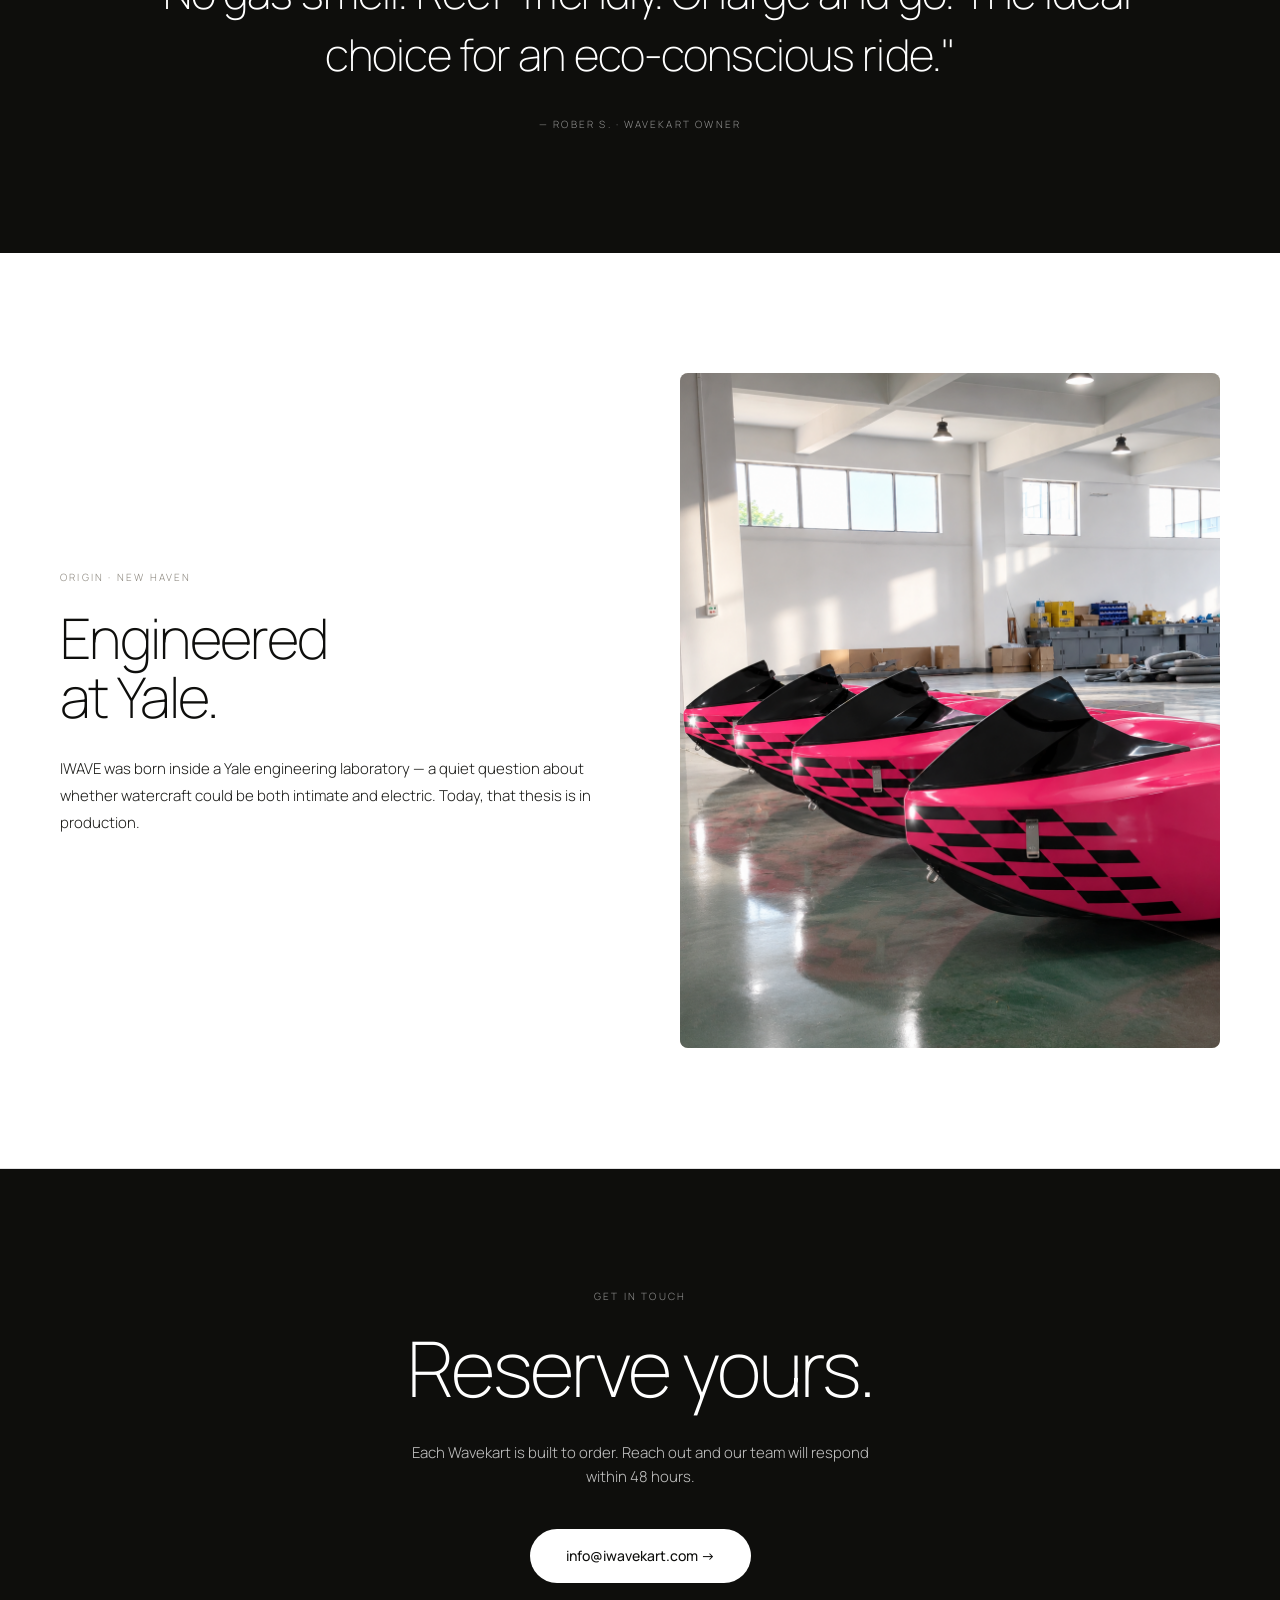
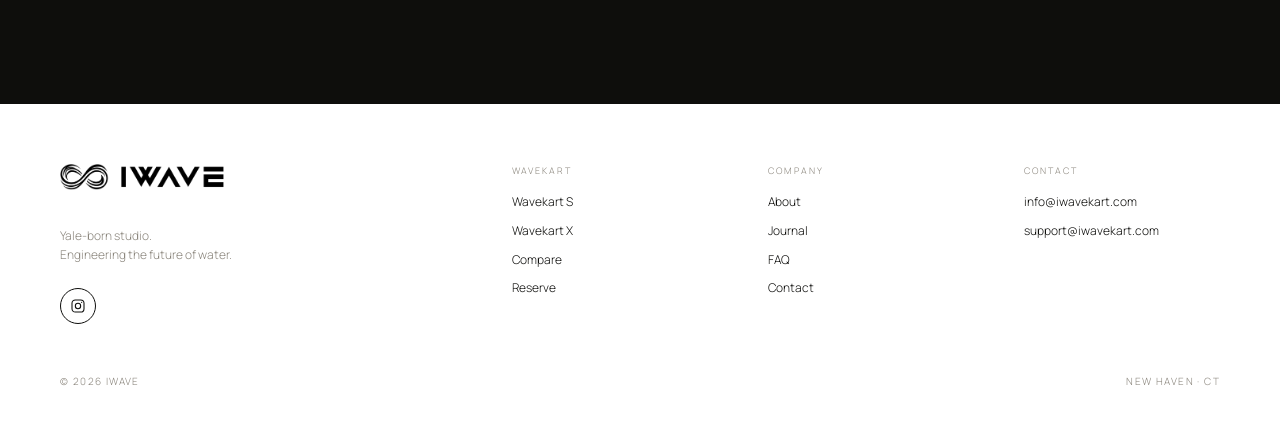
==== commit 74b9ec72: "Update S color slugs to new filenames (yellow2, green2, pink2, gray2) https://claude.ai/code/session" ====
--- a/index.html
+++ b/index.html
@@ -266,11 +266,11 @@
 (function() {
   var COLORS_S_DATA = [
     { name: 'BLUE',   hex: '#54AFC5', slug: 'blue'   },
-    { name: 'YELLOW', hex: '#F8F31E', slug: 'yellow' },
+    { name: 'YELLOW', hex: '#F8F31E', slug: 'yellow2' },
     { name: 'RED',    hex: '#DC2626', slug: 'red'    },
-    { name: 'GREEN',  hex: '#13C633', slug: 'green'  },
-    { name: 'PINK',   hex: '#EC4899', slug: 'pink'   },
-    { name: 'GREY',   hex: '#C9C8CE', slug: 'gray'   },
+    { name: 'GREEN',  hex: '#13C633', slug: 'green2'  },
+    { name: 'PINK',   hex: '#EC4899', slug: 'pink2'   },
+    { name: 'GREY',   hex: '#C9C8CE', slug: 'gray2'   },
   ];
   var COLORS_X_DATA = COLORS_S_DATA.map(function(c) {
     return c.slug === 'blue' ? Object.assign({}, c, { hex: '#1AB6EF' }) : c;
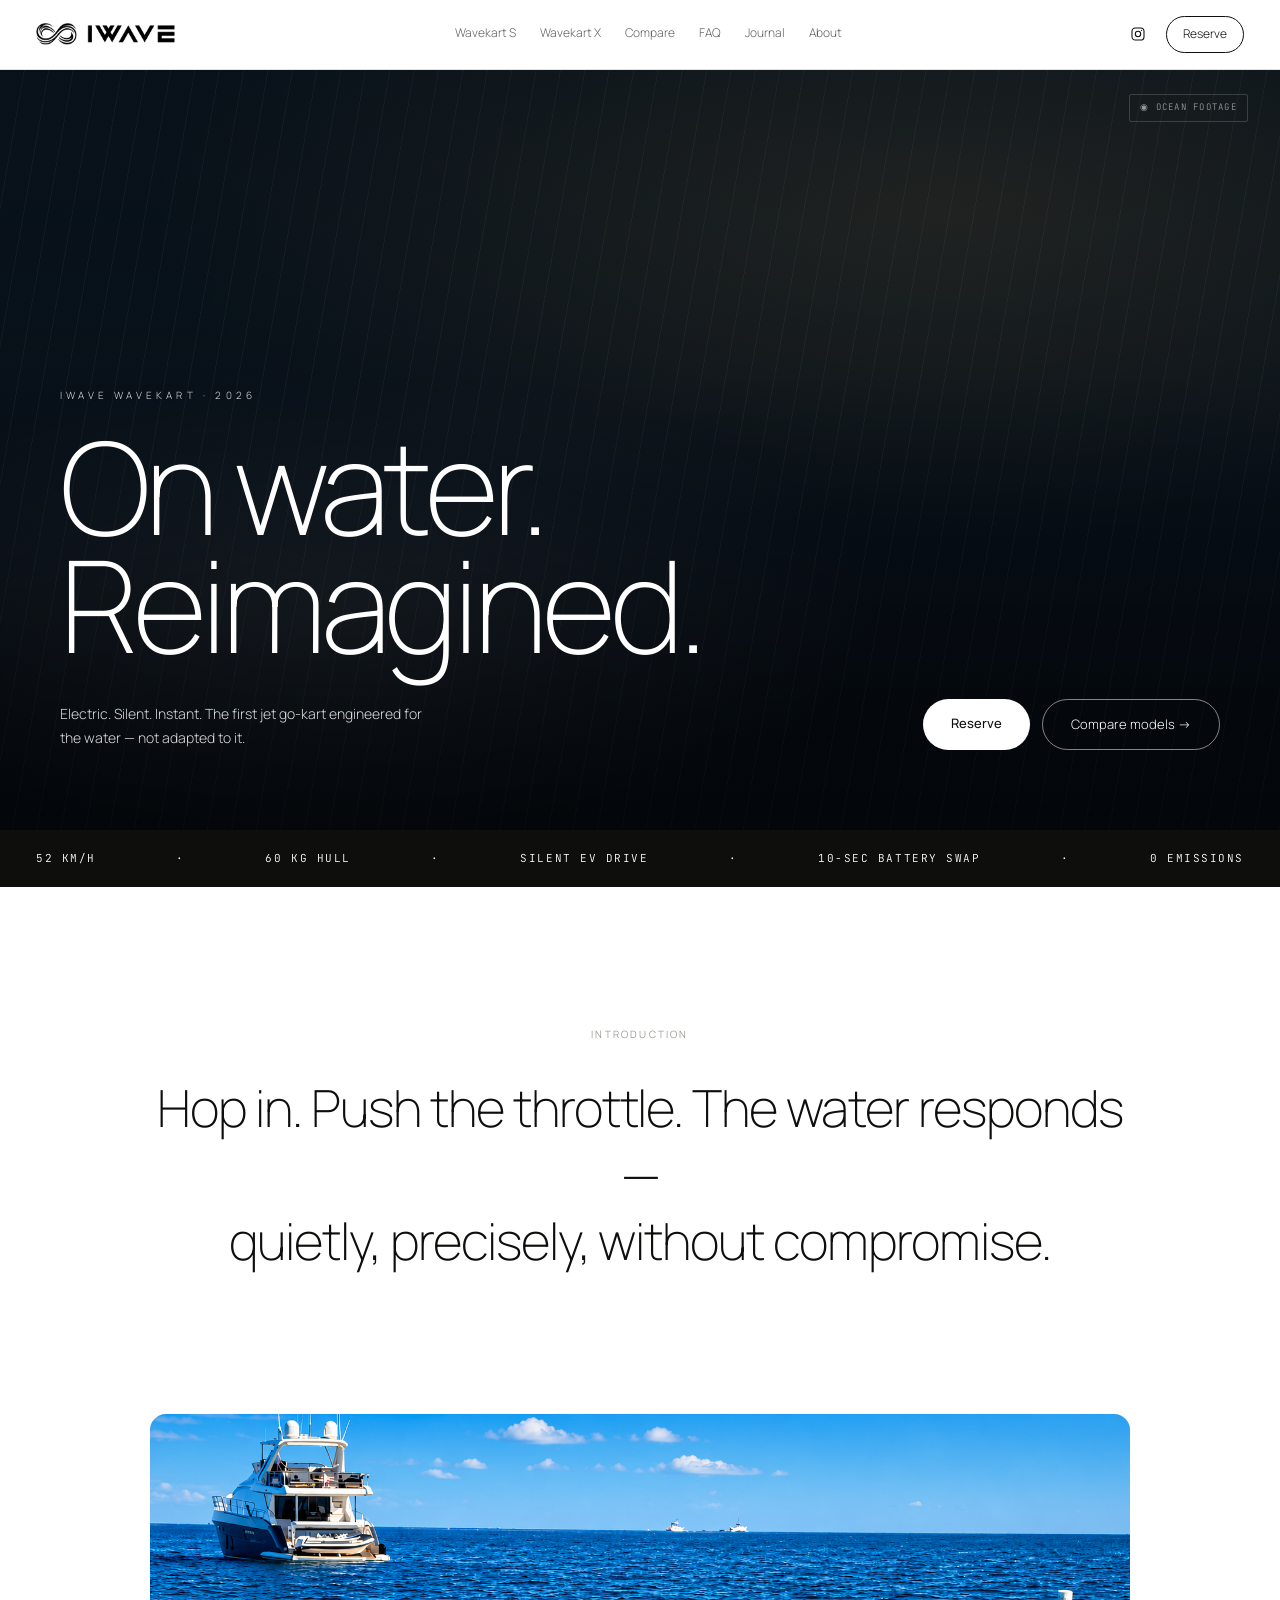
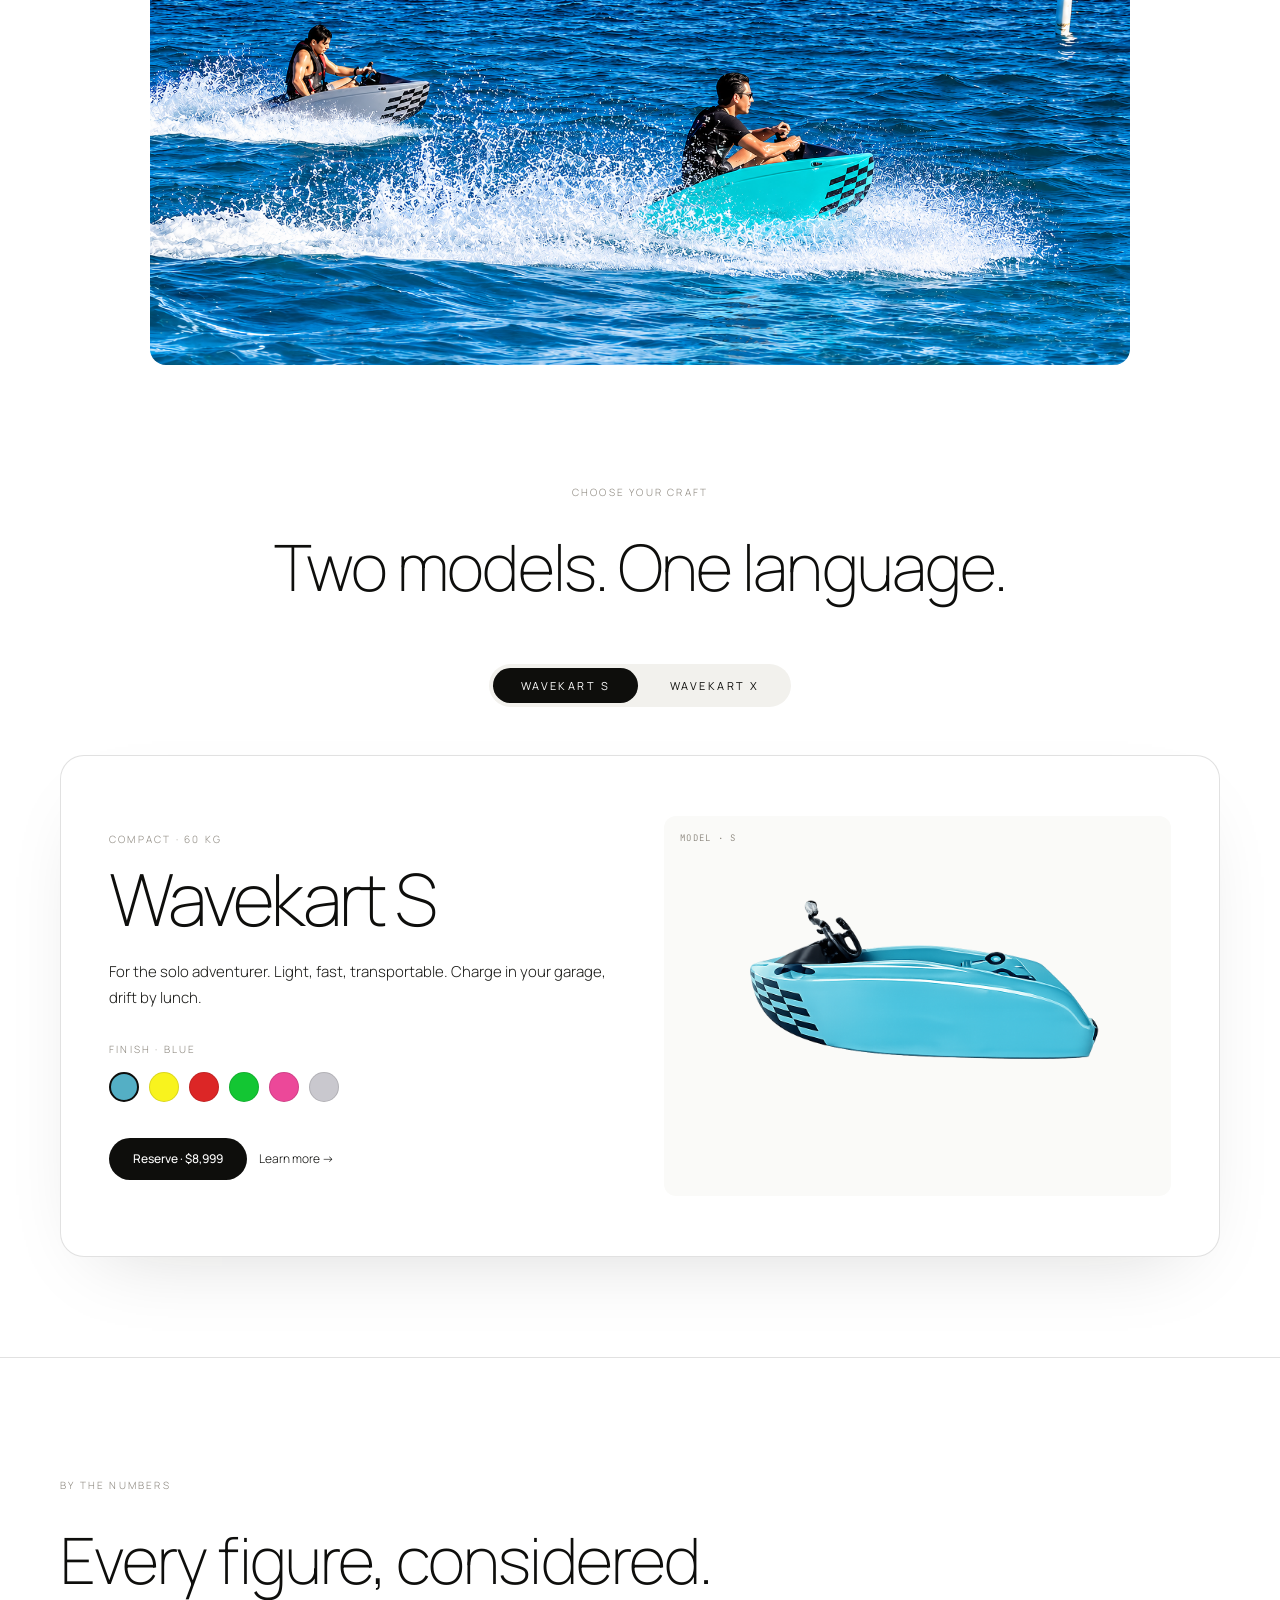
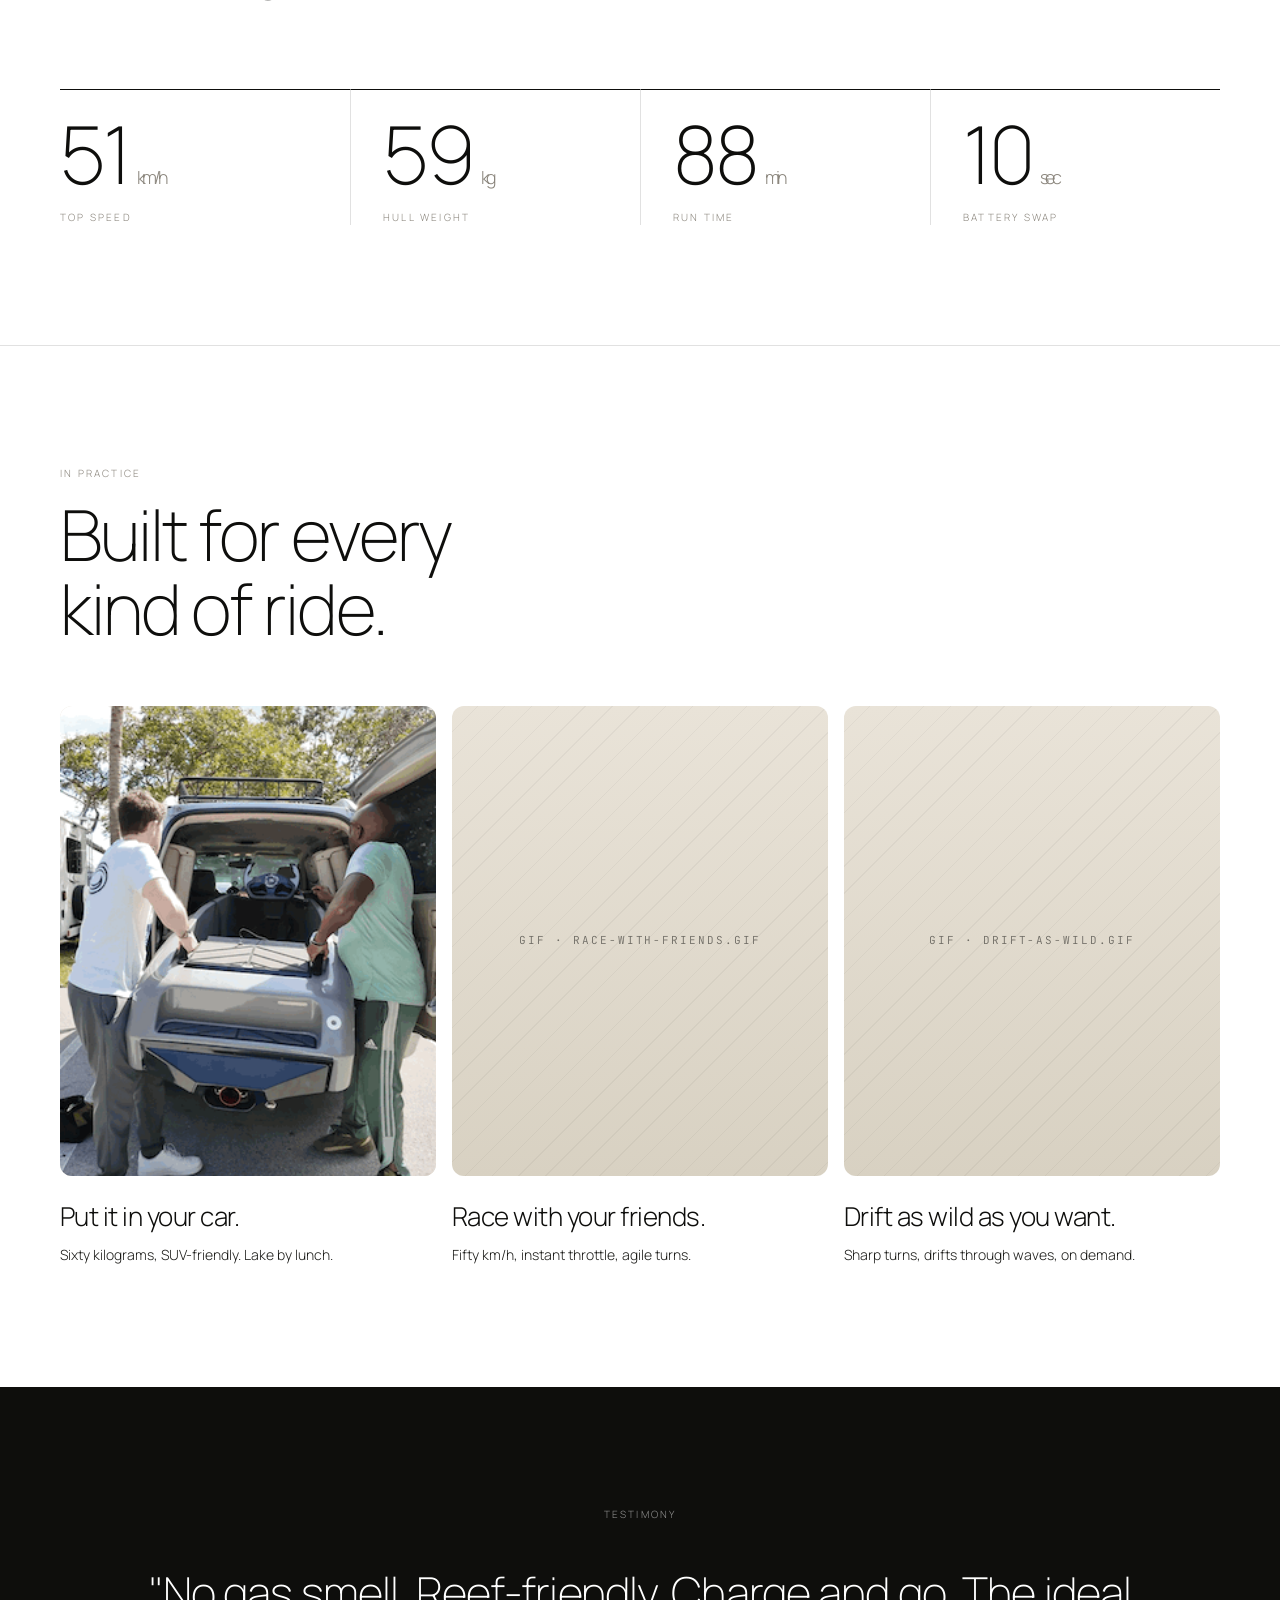
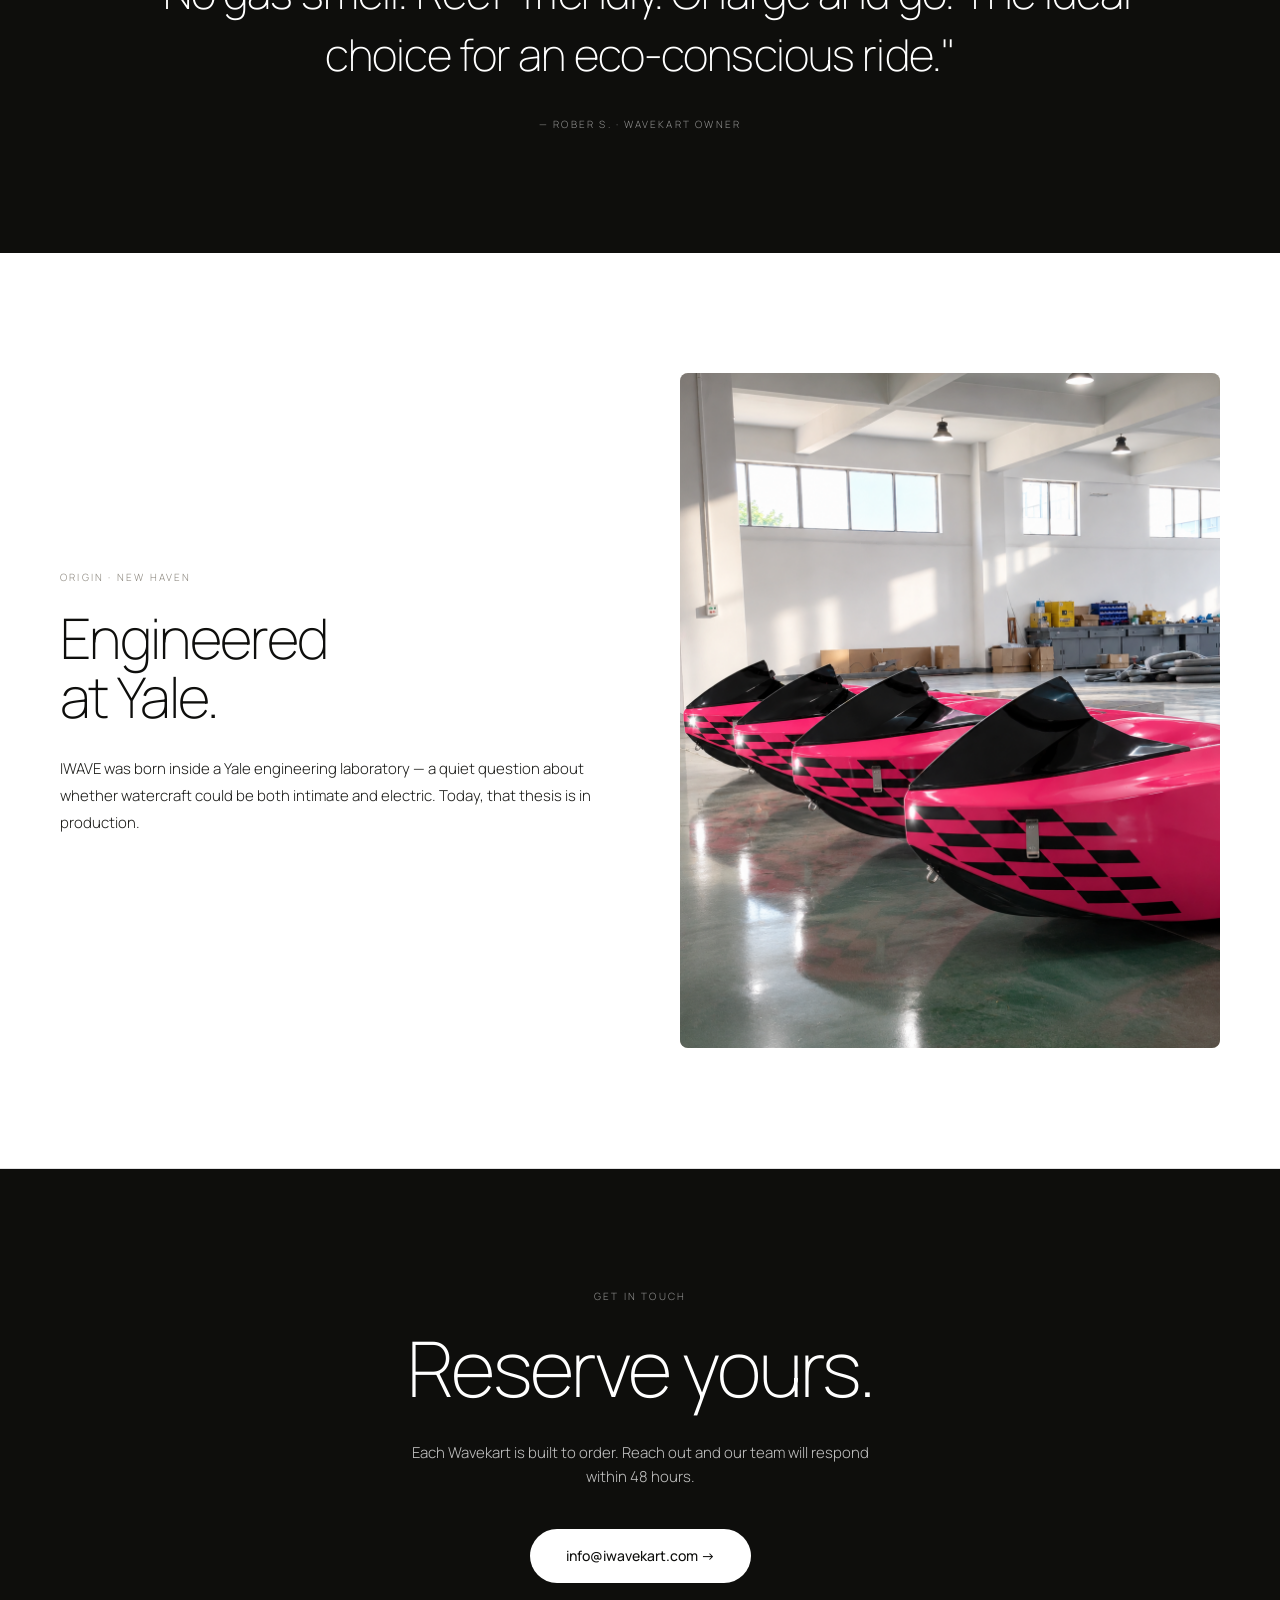
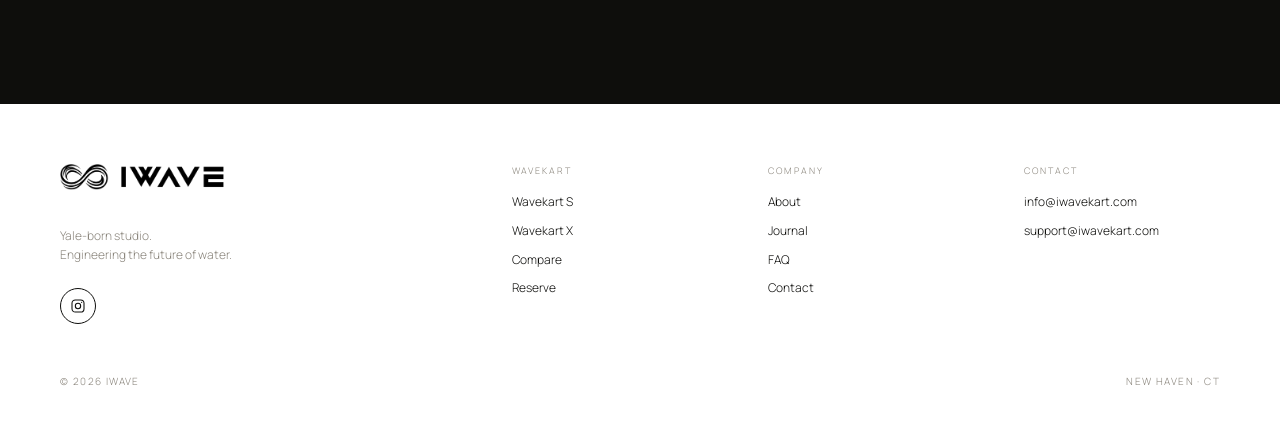
==== commit 11830f9f: "Remove ?v=2 suffix, no-cache headers handle freshness now https://claude.ai/code/session_01WyxBfbaNd" ====
--- a/index.html
+++ b/index.html
@@ -133,7 +133,7 @@
     </div>
     <!-- Right: kart viewer -->
     <div id="home-kart" style="position:relative;aspect-ratio:4/3;background:#FAFAF8;border-radius:12px;overflow:hidden;">
-      <img class="kart-photo" id="home-kart-img" src="assets/wavekart/s-blue.png?v=2" alt="Wavekart S"
+      <img class="kart-photo" id="home-kart-img" src="assets/wavekart/s-blue.png" alt="Wavekart S"
         style="position:absolute;inset:0;width:100%;height:100%;object-fit:contain;">
       <div class="font-mono tracked-sm" id="home-kart-label" style="position:absolute;top:16px;left:16px;font-size:9px;color:var(--warm-grey);z-index:2;">MODEL · S</div>
     </div>
@@ -307,7 +307,7 @@
   function updateKart(model, color) {
     var img = document.getElementById('home-kart-img');
     var label = document.getElementById('home-kart-label');
-    if (img) img.src = 'assets/wavekart/' + model.toLowerCase() + '-' + color.slug + '.png?v=2';
+    if (img) img.src = 'assets/wavekart/' + model.toLowerCase() + '-' + color.slug + '.png';
     if (label) label.textContent = 'MODEL · ' + model;
   }
 
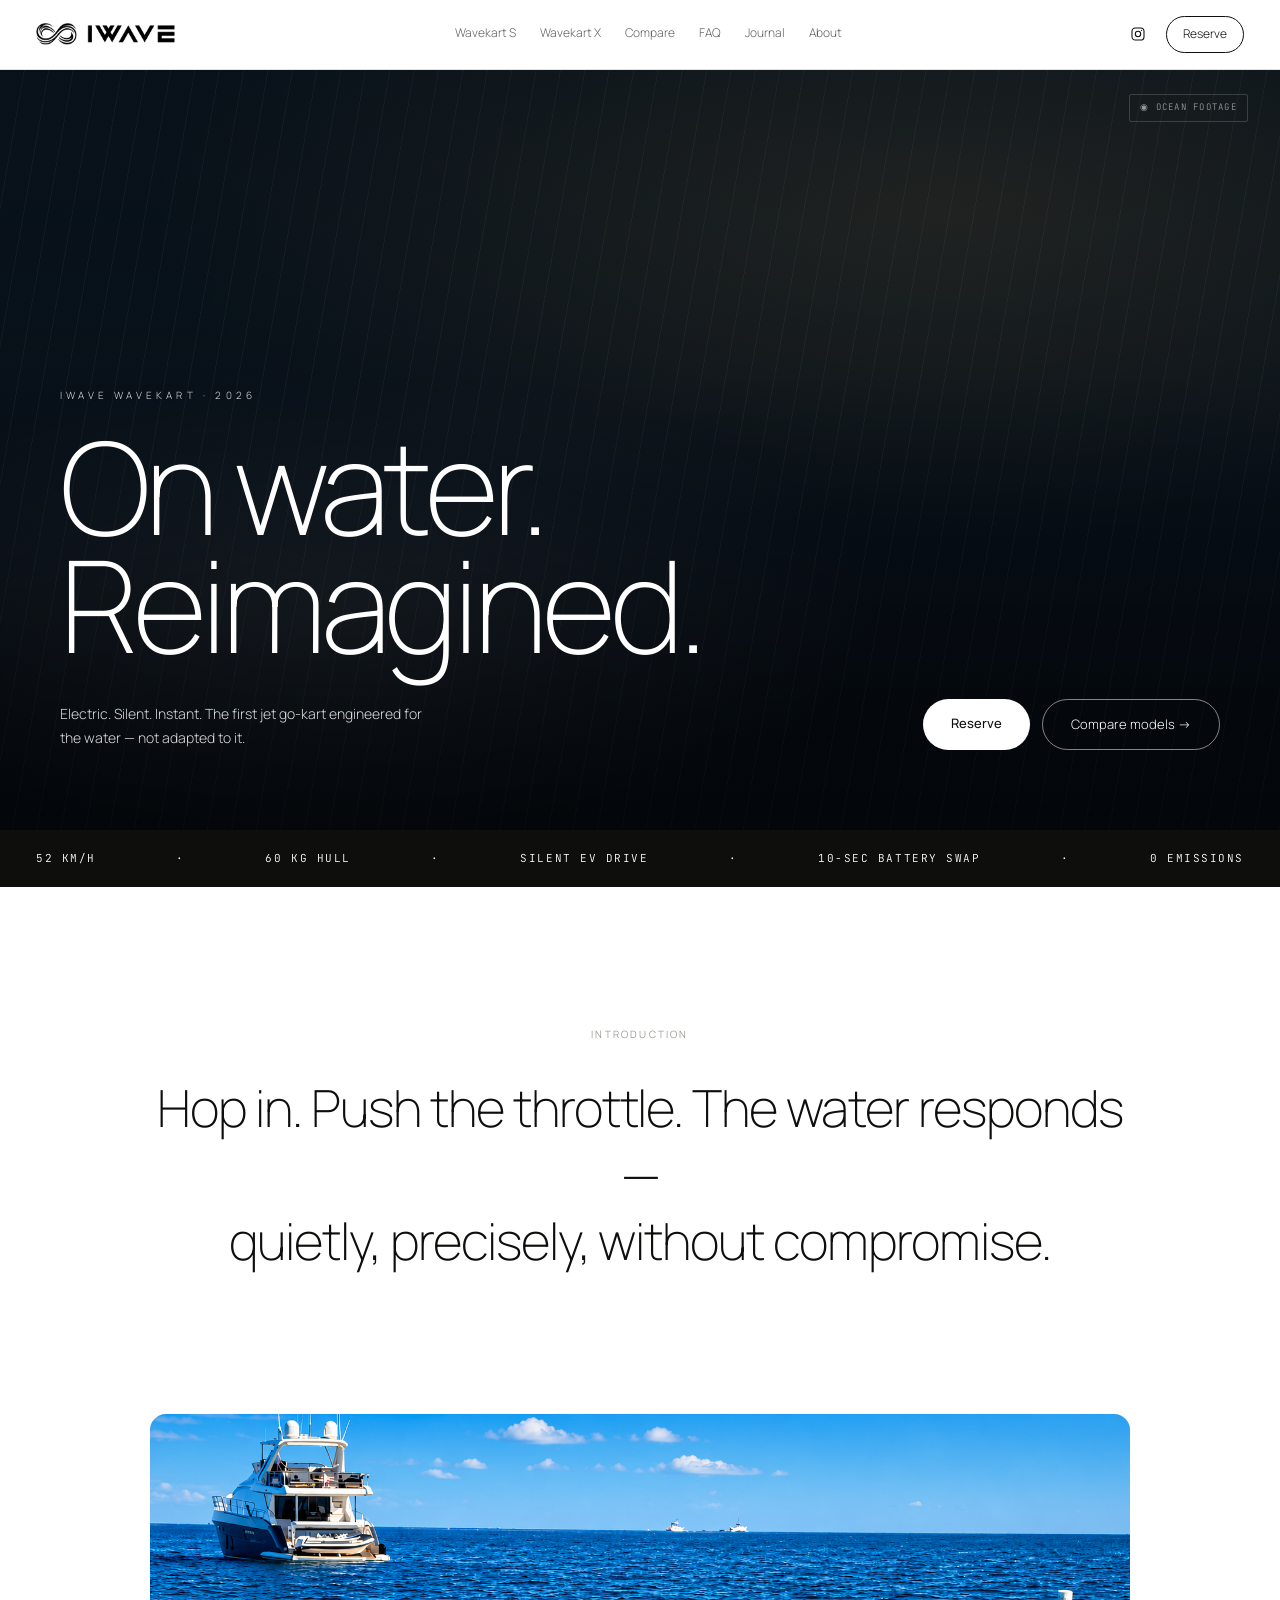
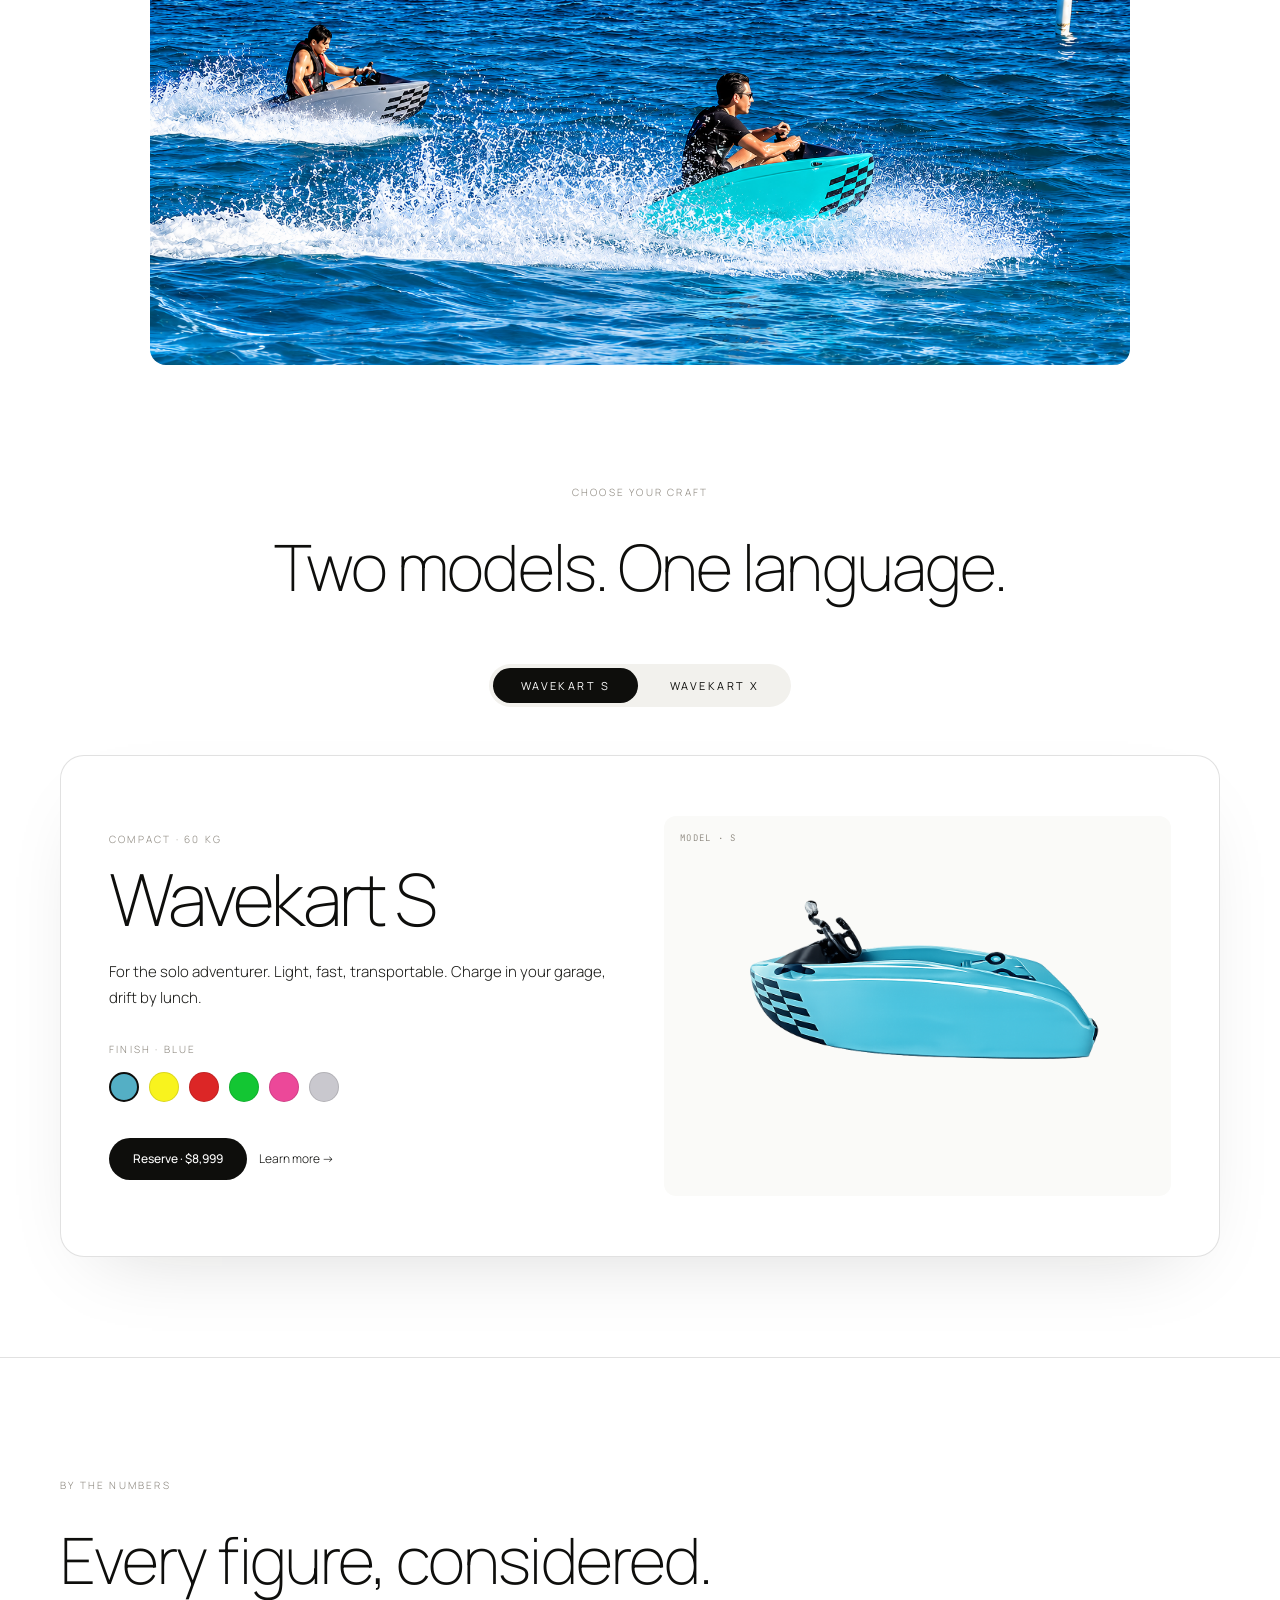
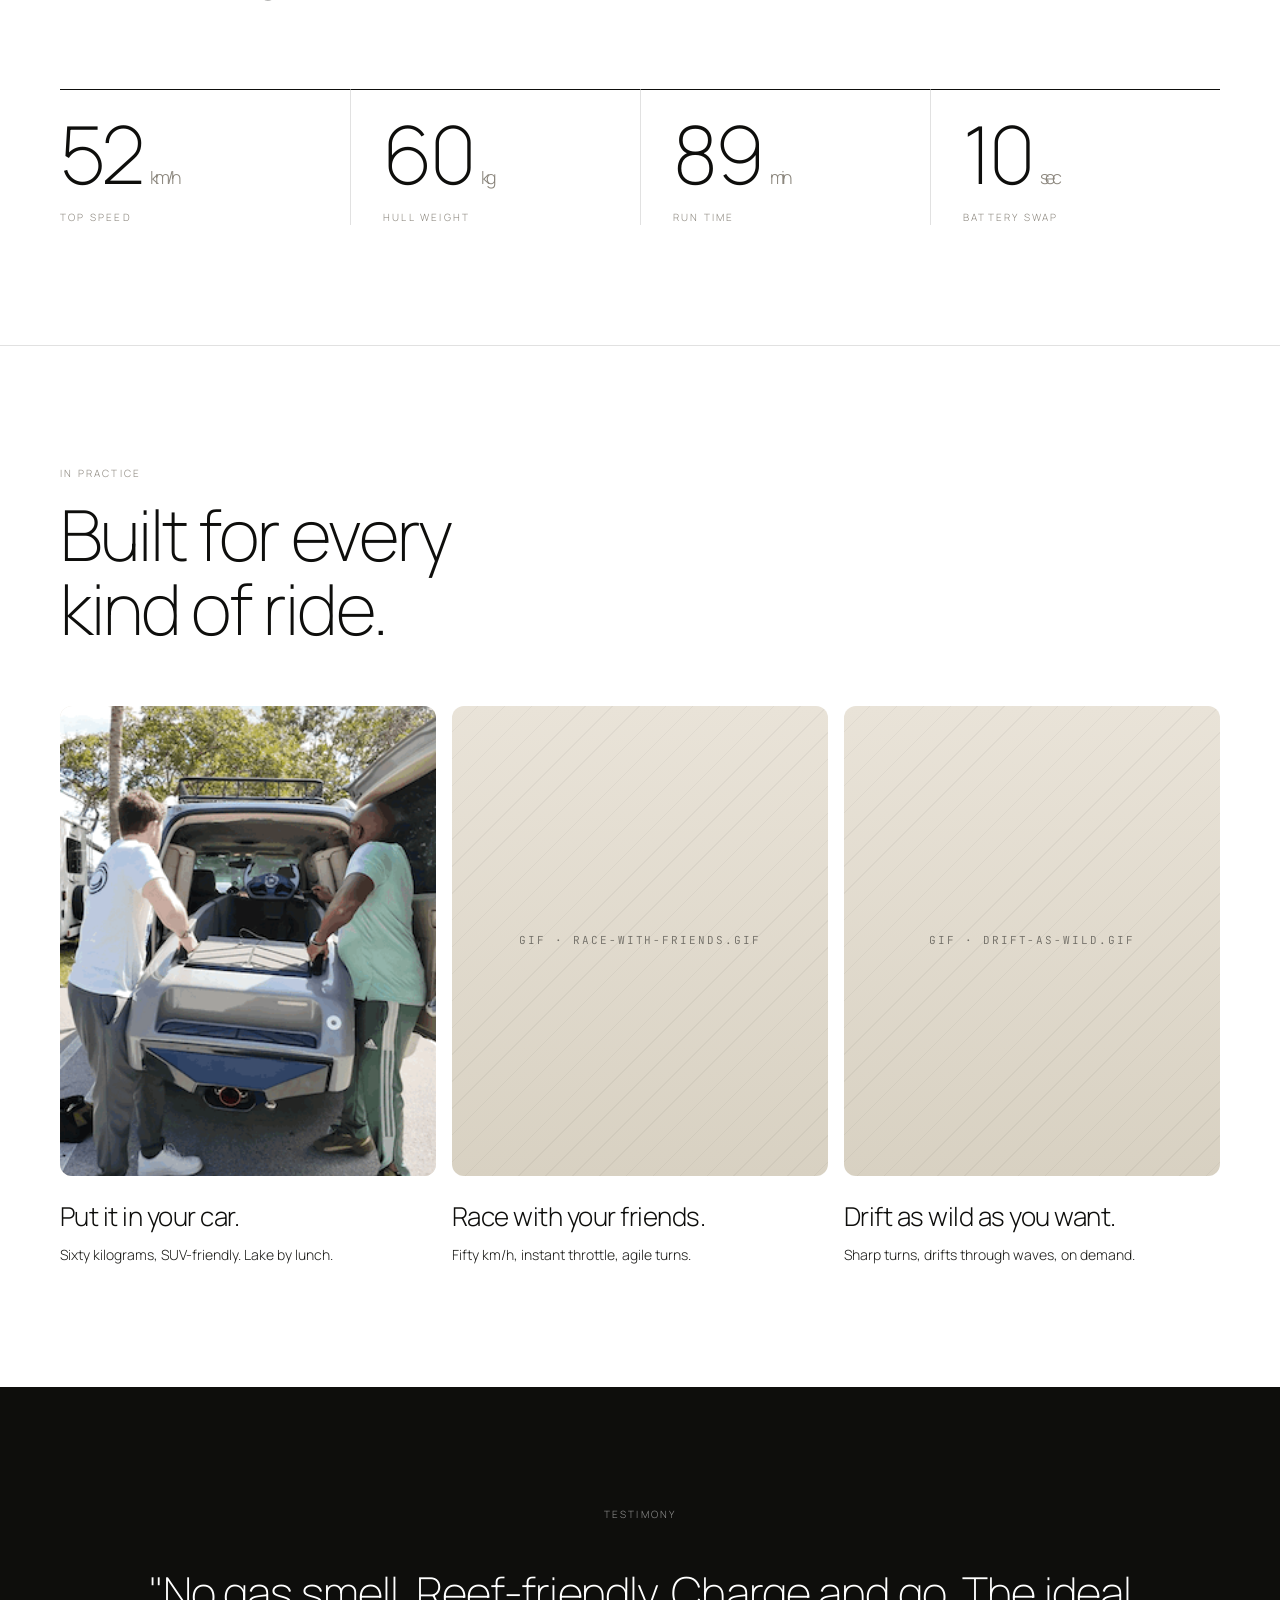
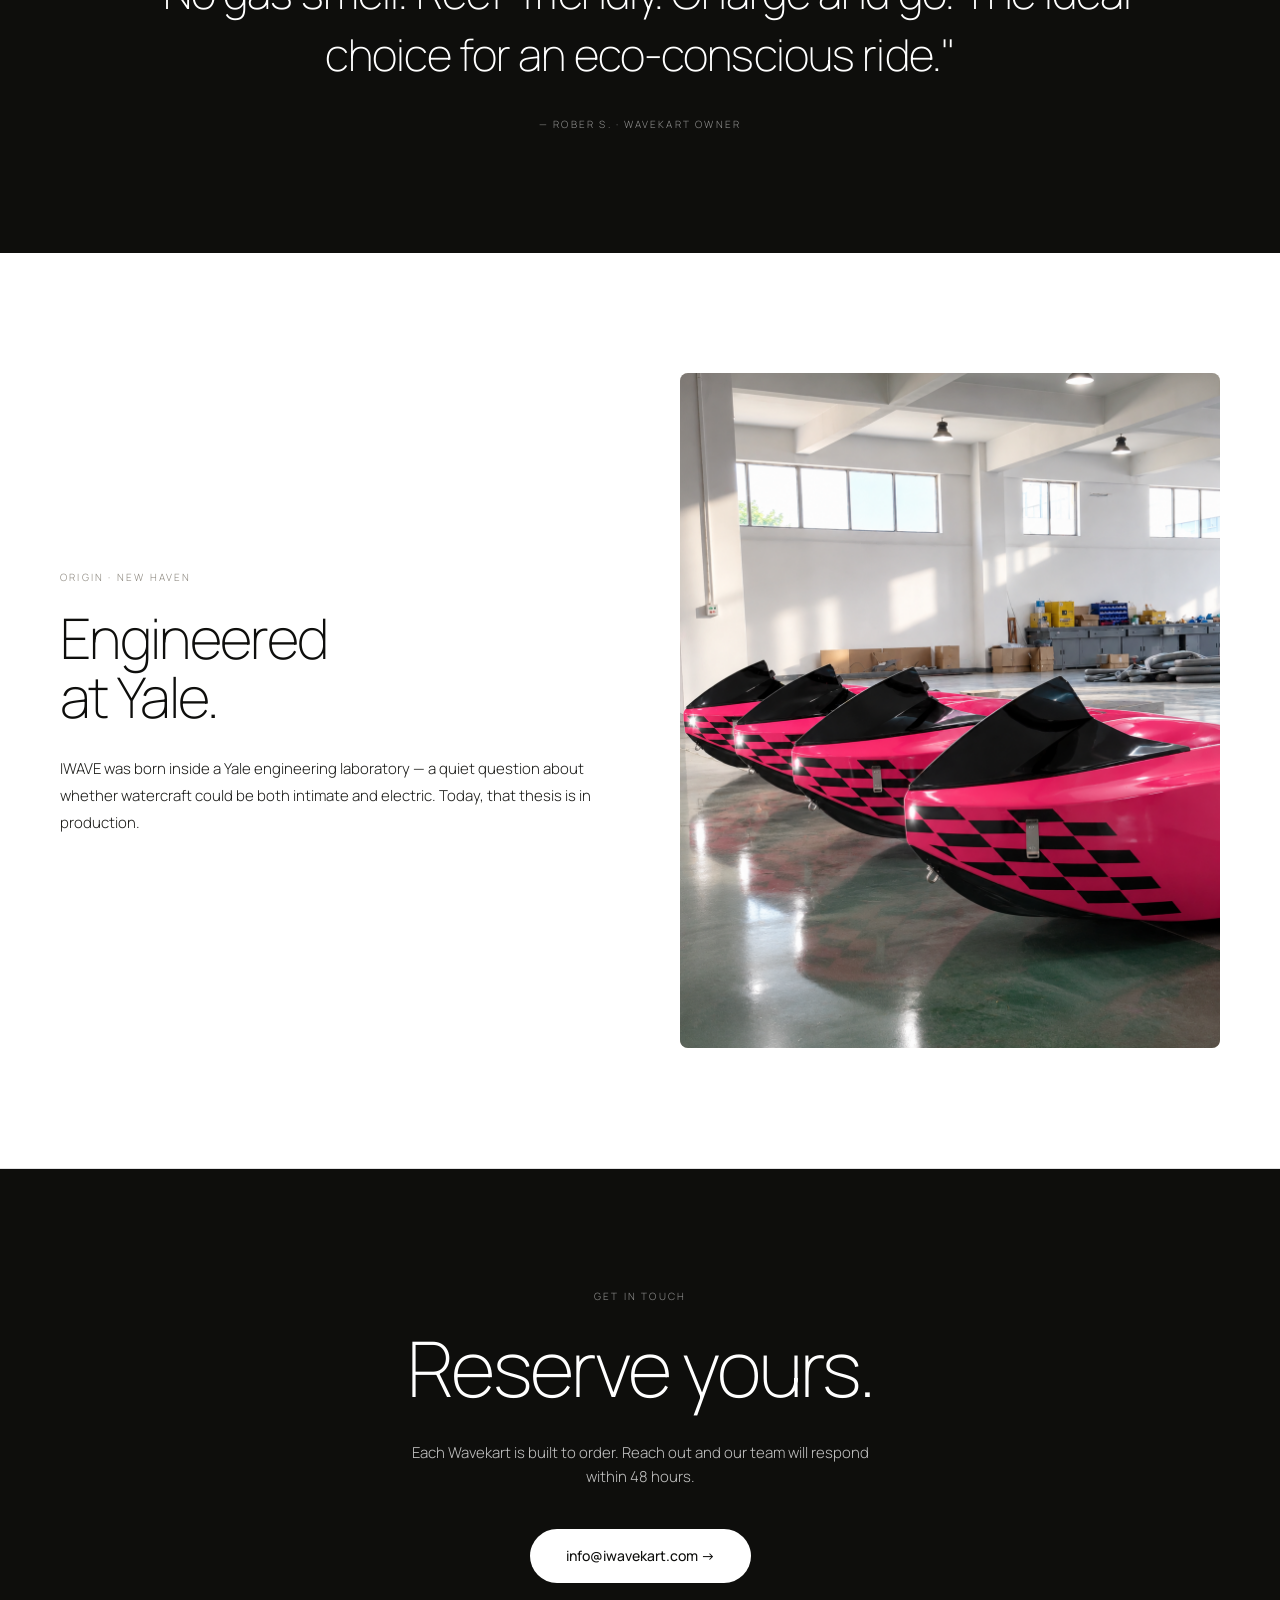
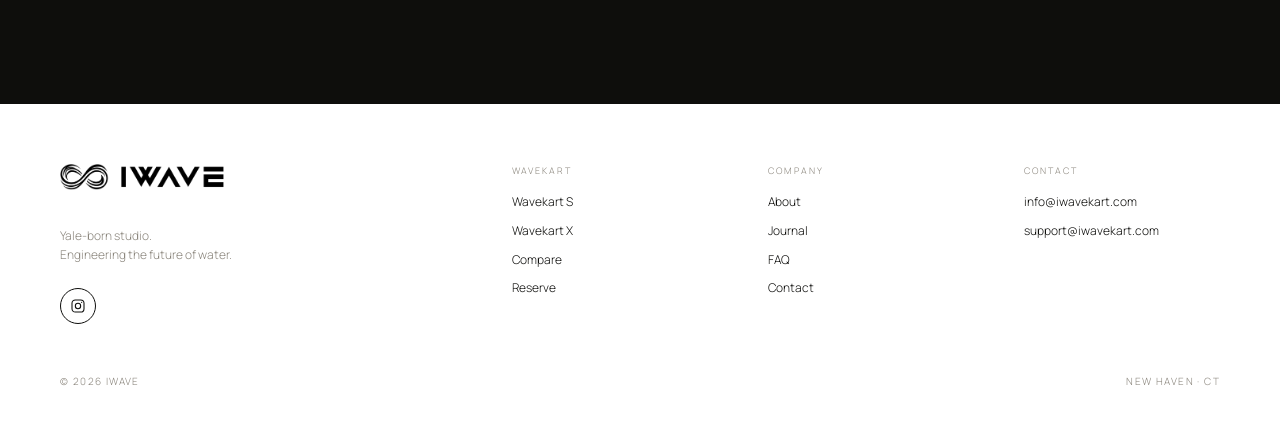
==== commit f0f1fbd5: "Fix X color slugs on homepage to match x-*.png filenames https://claude.ai/code/session_01WyxBfbaNdq" ====
--- a/index.html
+++ b/index.html
@@ -272,9 +272,14 @@
     { name: 'PINK',   hex: '#EC4899', slug: 'pink2'   },
     { name: 'GREY',   hex: '#C9C8CE', slug: 'gray2'   },
   ];
-  var COLORS_X_DATA = COLORS_S_DATA.map(function(c) {
-    return c.slug === 'blue' ? Object.assign({}, c, { hex: '#1AB6EF' }) : c;
-  });
+  var COLORS_X_DATA = [
+    { name: 'BLUE',   hex: '#1AB6EF', slug: 'blue'   },
+    { name: 'YELLOW', hex: '#F8F31E', slug: 'yellow' },
+    { name: 'RED',    hex: '#DC2626', slug: 'red'    },
+    { name: 'GREEN',  hex: '#13C633', slug: 'green'  },
+    { name: 'PINK',   hex: '#EC4899', slug: 'pink'   },
+    { name: 'GREY',   hex: '#C9C8CE', slug: 'grey'   },
+  ];
 
   var currentModel = 'S';
   var currentColor = COLORS_S_DATA[0];
